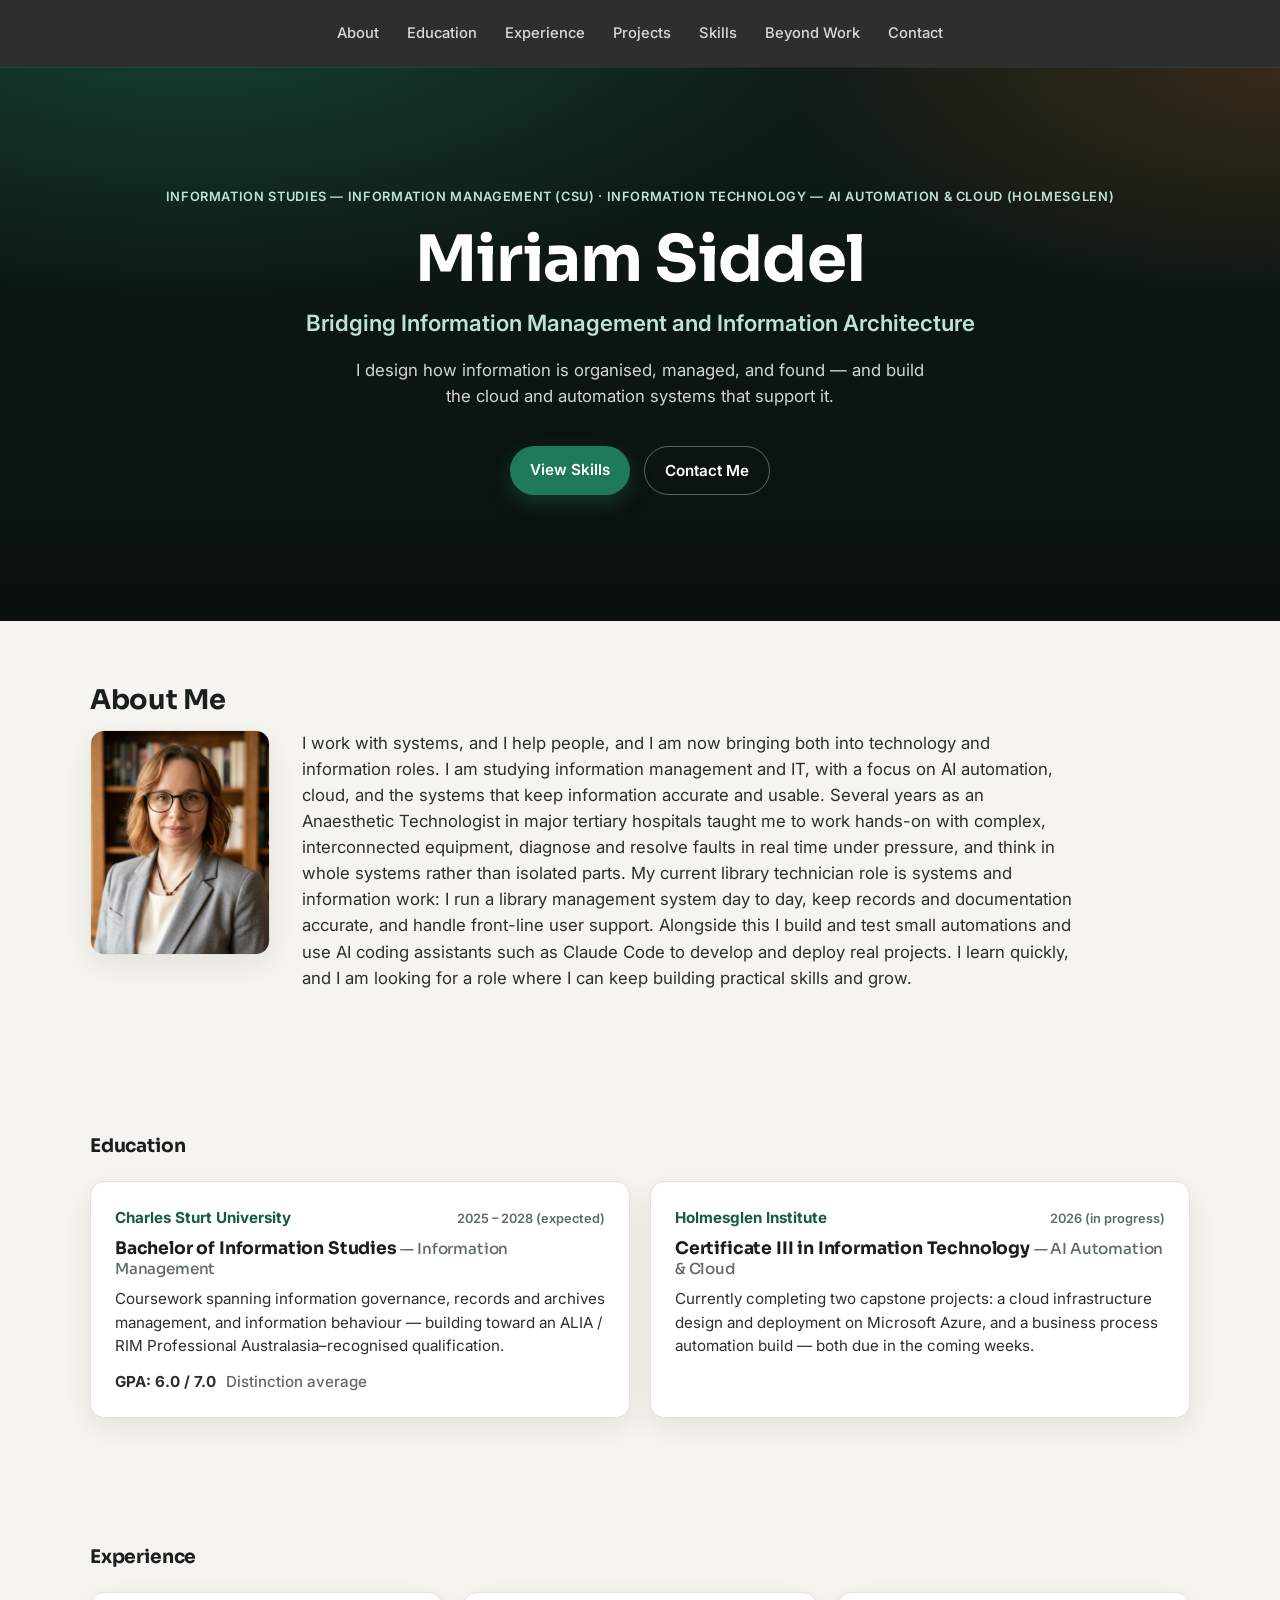
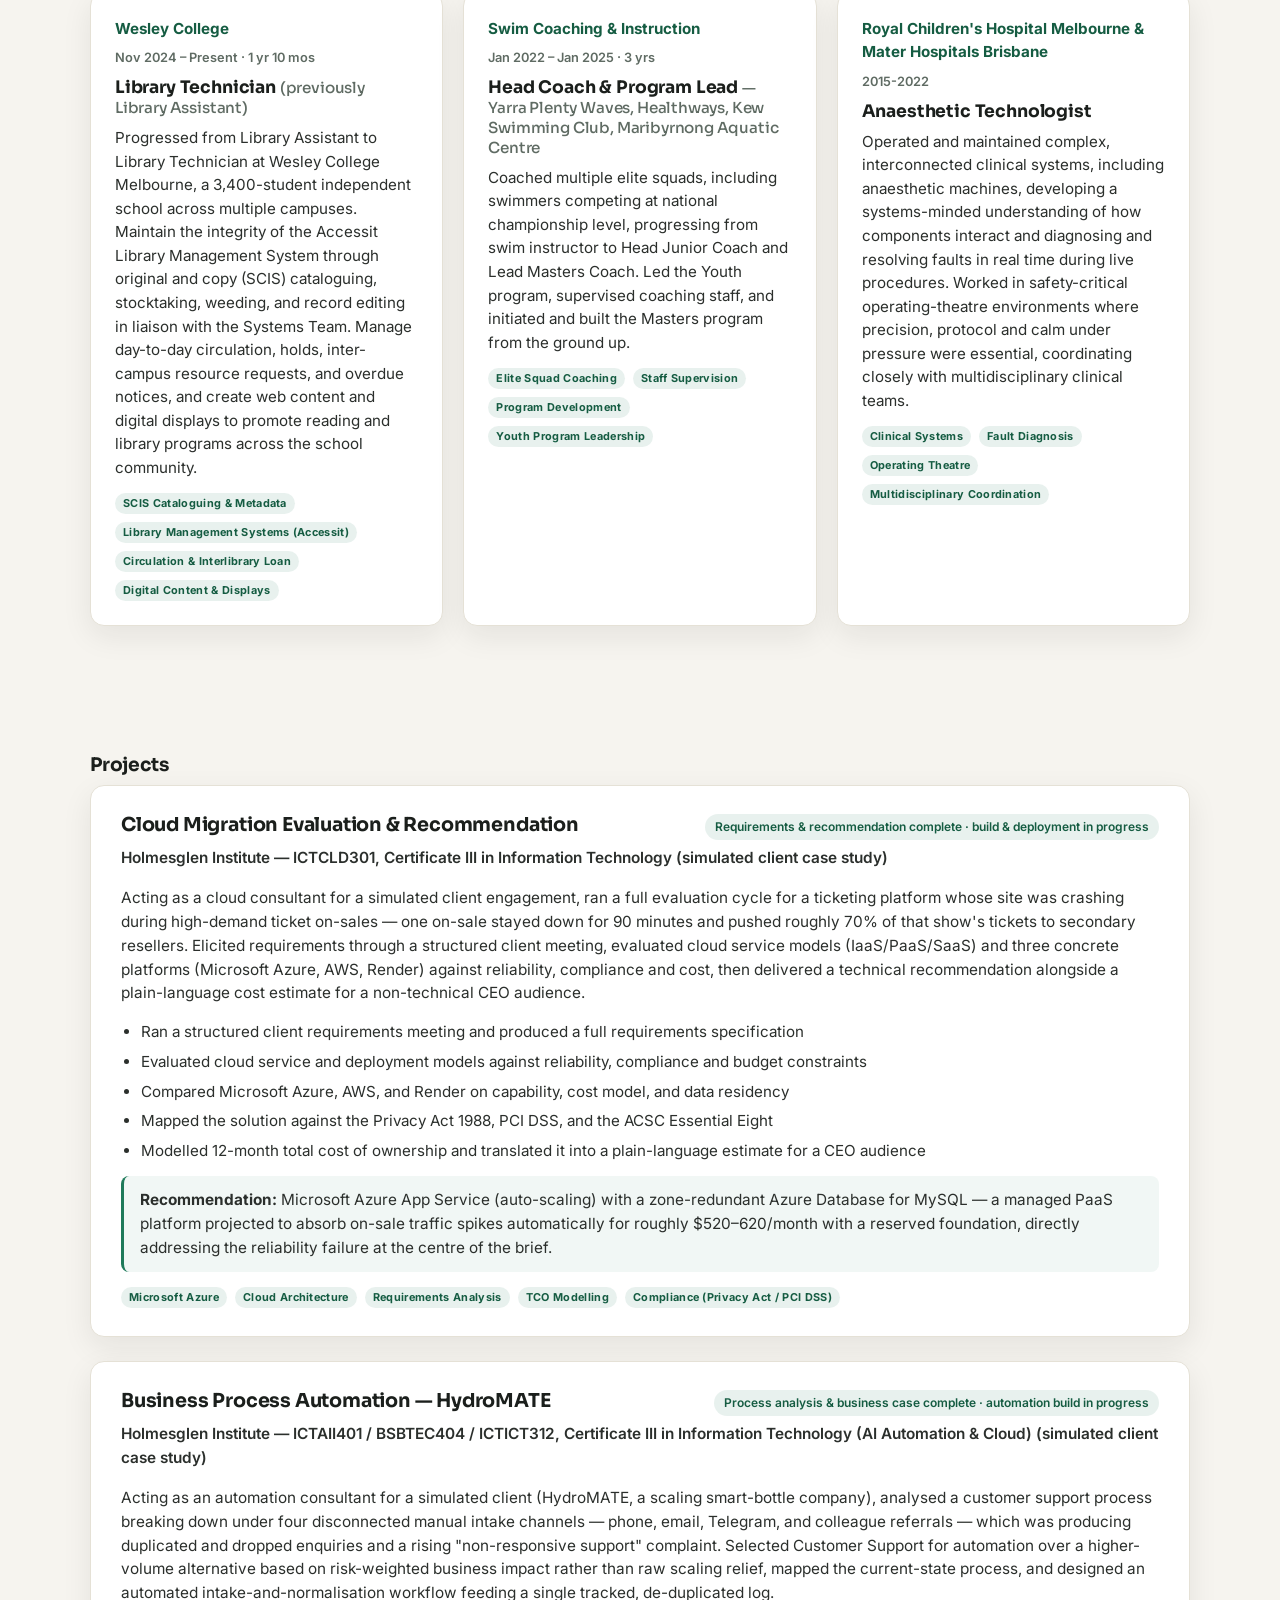
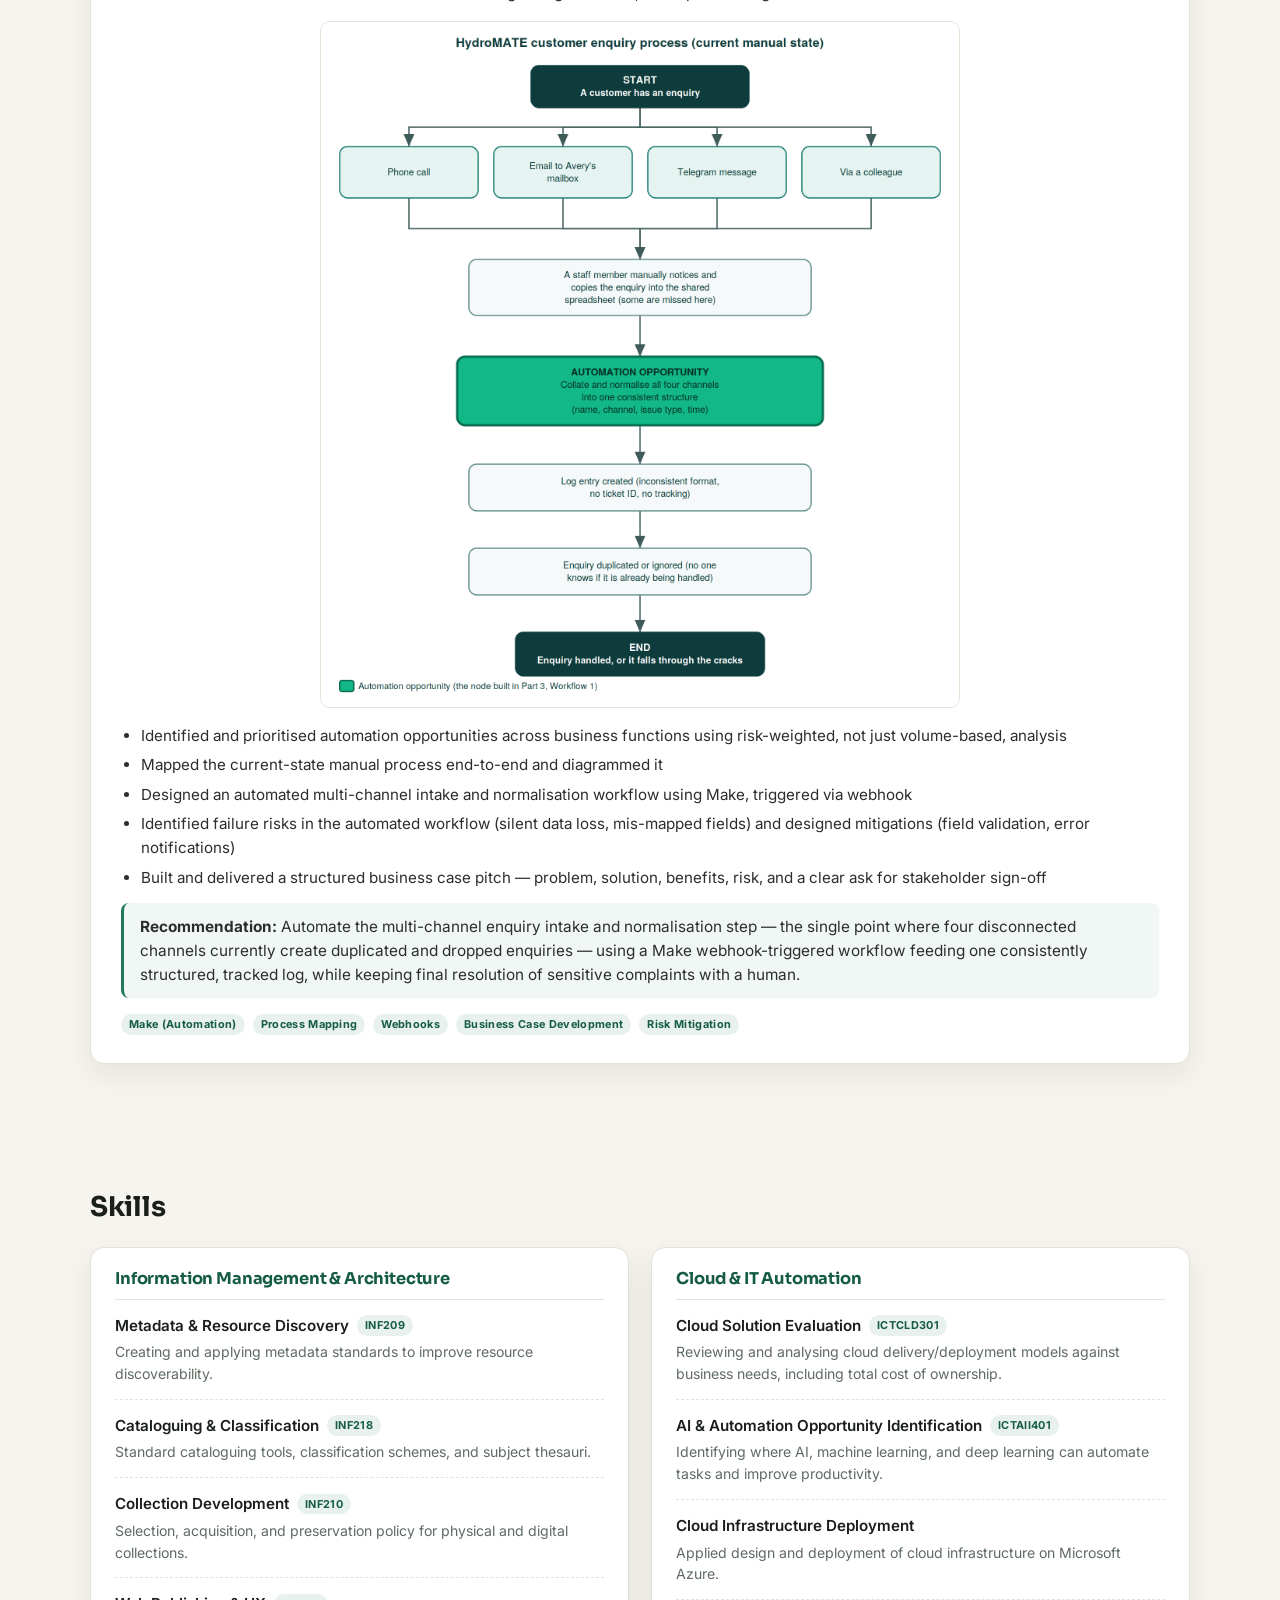
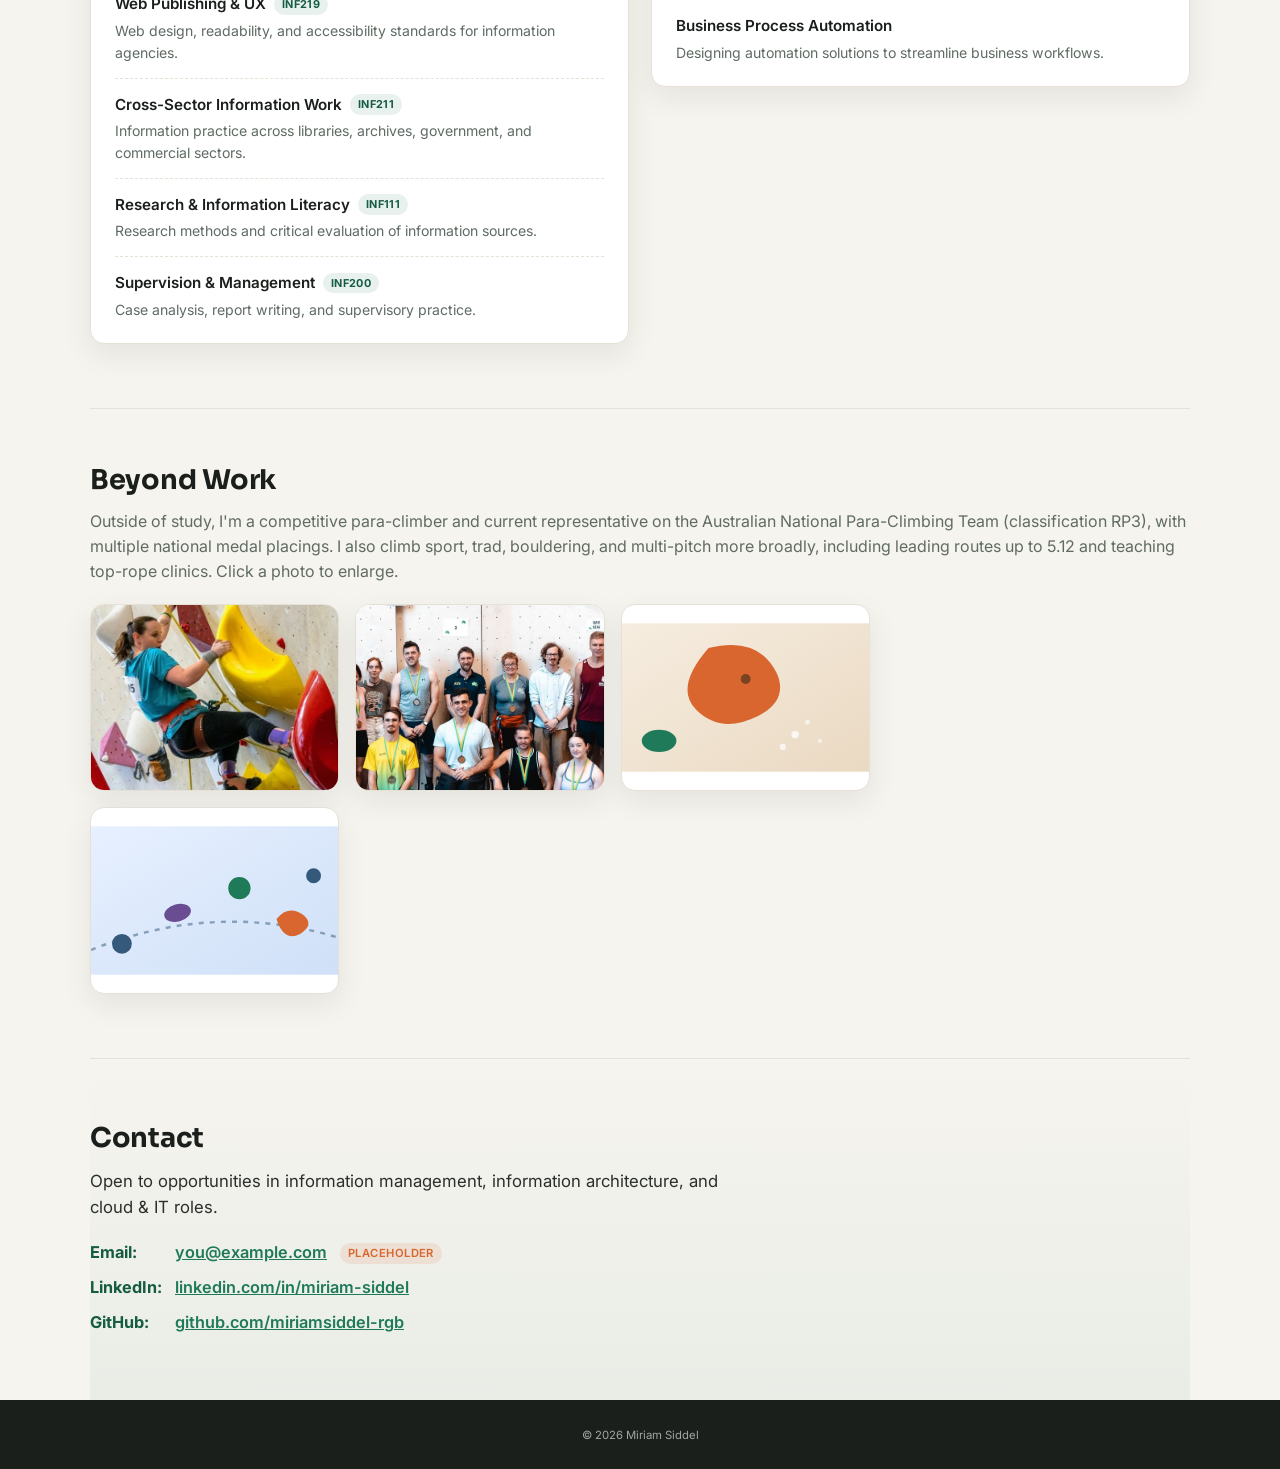
==== index.html @ 65eeac86 "Add headshot beside About Me on all three pages Adds a profile photo next to the About text on root " ====
<!doctype html>
<html lang="en">
<head>
  <meta charset="utf-8" />
  <meta name="viewport" content="width=device-width,initial-scale=1" />
  <meta name="description" content="Miriam Siddel — Information Management and Cloud & AI Automation. Bridging information architecture with cloud and automation systems." />
  <title>Miriam Siddel — Information Management & Cloud/AI</title>
  <link rel="preconnect" href="https://fonts.googleapis.com">
  <link rel="preconnect" href="https://fonts.gstatic.com" crossorigin>
  <link href="https://fonts.googleapis.com/css2?family=Inter:wght@400;500;600;700&family=Sora:wght@600;700&display=swap" rel="stylesheet">
  <link rel="stylesheet" href="assets/styles.css">
</head>
<body>
  <header class="site-header">
    <div class="container">
      <nav class="nav">
        <a href="#about">About</a>
        <a href="#education">Education</a>
        <a href="#experience">Experience</a>
        <a href="#projects">Projects</a>
        <a href="#skills">Skills</a>
        <a href="#beyond-work">Beyond Work</a>
        <a href="#contact">Contact</a>
      </nav>
    </div>
  </header>

  <main>
    <section class="hero">
      <div class="container hero-inner">
        <span class="eyebrow">Information Studies — Information Management (CSU) · Information Technology — AI Automation & Cloud (Holmesglen)</span>
        <h1 class="hero-name">Miriam Siddel</h1>
        <p class="hero-tagline">Bridging Information Management and Information Architecture</p>
        <p class="hero-desc">I design how information is organised, managed, and found — and build the cloud and automation systems that support it.</p>
        <p class="cta-row">
          <a class="btn" href="#skills">View Skills</a>
          <a class="btn ghost" href="#contact">Contact Me</a>
        </p>
      </div>
    </section>

    <section id="about" class="container about">
      <h3>About Me</h3>
      <div class="about-inner">
        <img src="assets/images/profile-photo.jpg" alt="Photo of Miriam Siddel" class="about-photo">
        <p>I work with systems, and I help people, and I am now bringing both into technology and information roles. I am studying information management and IT, with a focus on AI automation, cloud, and the systems that keep information accurate and usable. Several years as an Anaesthetic Technologist in major tertiary hospitals taught me to work hands-on with complex, interconnected equipment, diagnose and resolve faults in real time under pressure, and think in whole systems rather than isolated parts. My current library technician role is systems and information work: I run a library management system day to day, keep records and documentation accurate, and handle front-line user support. Alongside this I build and test small automations and use AI coding assistants such as Claude Code to develop and deploy real projects. I learn quickly, and I am looking for a role where I can keep building practical skills and grow.</p>
      </div>
    </section>

    <section id="education" class="container education">
      <h3>Education</h3>
      <div class="education-grid">
        <article class="edu-card">
          <div class="edu-meta">
            <span class="edu-org">Charles Sturt University</span>
            <span class="edu-dates">2025 – 2028 (expected)</span>
          </div>
          <h4>Bachelor of Information Studies <span class="edu-spec">— Information Management</span></h4>
          <p>Coursework spanning information governance, records and archives management, and information behaviour — building toward an ALIA / RIM Professional Australasia–recognised qualification.</p>
          <p class="edu-gpa">GPA: 6.0 / 7.0 <span class="edu-gpa-label">Distinction average</span></p>
        </article>
        <article class="edu-card">
          <div class="edu-meta">
            <span class="edu-org">Holmesglen Institute</span>
            <span class="edu-dates">2026 (in progress)</span>
          </div>
          <h4>Certificate III in Information Technology <span class="edu-spec">— AI Automation & Cloud</span></h4>
          <p>Currently completing two capstone projects: a cloud infrastructure design and deployment on Microsoft Azure, and a business process automation build — both due in the coming weeks.</p>
        </article>
      </div>
    </section>

    <section id="experience" class="container experience">
      <h3>Experience</h3>
      <div class="education-grid">
        <article class="edu-card">
          <div class="edu-meta">
            <span class="edu-org">Wesley College</span>
            <span class="edu-dates">Nov 2024 – Present · 1 yr 10 mos</span>
          </div>
          <h4>Library Technician <span class="edu-spec">(previously Library Assistant)</span></h4>
          <p>Progressed from Library Assistant to Library Technician at Wesley College Melbourne, a 3,400-student independent school across multiple campuses. Maintain the integrity of the Accessit Library Management System through original and copy (SCIS) cataloguing, stocktaking, weeding, and record editing in liaison with the Systems Team. Manage day-to-day circulation, holds, inter-campus resource requests, and overdue notices, and create web content and digital displays to promote reading and library programs across the school community.</p>
          <div class="exp-tags">
            <span class="unit-tag">SCIS Cataloguing & Metadata</span>
            <span class="unit-tag">Library Management Systems (Accessit)</span>
            <span class="unit-tag">Circulation & Interlibrary Loan</span>
            <span class="unit-tag">Digital Content & Displays</span>
          </div>
        </article>
        <article class="edu-card">
          <div class="edu-meta">
            <span class="edu-org">Swim Coaching & Instruction</span>
            <span class="edu-dates">Jan 2022 – Jan 2025 · 3 yrs</span>
          </div>
          <h4>Head Coach & Program Lead <span class="edu-spec">— Yarra Plenty Waves, Healthways, Kew Swimming Club, Maribyrnong Aquatic Centre</span></h4>
          <p>Coached multiple elite squads, including swimmers competing at national championship level, progressing from swim instructor to Head Junior Coach and Lead Masters Coach. Led the Youth program, supervised coaching staff, and initiated and built the Masters program from the ground up.</p>
          <div class="exp-tags">
            <span class="unit-tag">Elite Squad Coaching</span>
            <span class="unit-tag">Staff Supervision</span>
            <span class="unit-tag">Program Development</span>
            <span class="unit-tag">Youth Program Leadership</span>
          </div>
        </article>
        <article class="edu-card">
          <div class="edu-meta">
            <span class="edu-org">Royal Children's Hospital Melbourne & Mater Hospitals Brisbane</span>
            <span class="edu-dates">2015-2022</span>
          </div>
          <h4>Anaesthetic Technologist</h4>
          <p>Operated and maintained complex, interconnected clinical systems, including anaesthetic machines, developing a systems-minded understanding of how components interact and diagnosing and resolving faults in real time during live procedures. Worked in safety-critical operating-theatre environments where precision, protocol and calm under pressure were essential, coordinating closely with multidisciplinary clinical teams.</p>
          <div class="exp-tags">
            <span class="unit-tag">Clinical Systems</span>
            <span class="unit-tag">Fault Diagnosis</span>
            <span class="unit-tag">Operating Theatre</span>
            <span class="unit-tag">Multidisciplinary Coordination</span>
          </div>
        </article>
      </div>
    </section>

    <section id="projects" class="container projects">
      <h3>Projects</h3>
      <div class="project-card">
        <div class="project-header">
          <h4>Cloud Migration Evaluation & Recommendation</h4>
          <span class="project-status">Requirements & recommendation complete · build & deployment in progress</span>
        </div>
        <p class="project-context">Holmesglen Institute — ICTCLD301, Certificate III in Information Technology (simulated client case study)</p>
        <p>Acting as a cloud consultant for a simulated client engagement, ran a full evaluation cycle for a ticketing platform whose site was crashing during high-demand ticket on-sales — one on-sale stayed down for 90 minutes and pushed roughly 70% of that show's tickets to secondary resellers. Elicited requirements through a structured client meeting, evaluated cloud service models (IaaS/PaaS/SaaS) and three concrete platforms (Microsoft Azure, AWS, Render) against reliability, compliance and cost, then delivered a technical recommendation alongside a plain-language cost estimate for a non-technical CEO audience.</p>
        <ul class="project-points">
          <li>Ran a structured client requirements meeting and produced a full requirements specification</li>
          <li>Evaluated cloud service and deployment models against reliability, compliance and budget constraints</li>
          <li>Compared Microsoft Azure, AWS, and Render on capability, cost model, and data residency</li>
          <li>Mapped the solution against the Privacy Act 1988, PCI DSS, and the ACSC Essential Eight</li>
          <li>Modelled 12-month total cost of ownership and translated it into a plain-language estimate for a CEO audience</li>
        </ul>
        <p class="project-outcome"><strong>Recommendation:</strong> Microsoft Azure App Service (auto-scaling) with a zone-redundant Azure Database for MySQL — a managed PaaS platform projected to absorb on-sale traffic spikes automatically for roughly $520–620/month with a reserved foundation, directly addressing the reliability failure at the centre of the brief.</p>
        <div class="exp-tags">
          <span class="unit-tag">Microsoft Azure</span>
          <span class="unit-tag">Cloud Architecture</span>
          <span class="unit-tag">Requirements Analysis</span>
          <span class="unit-tag">TCO Modelling</span>
          <span class="unit-tag">Compliance (Privacy Act / PCI DSS)</span>
        </div>
      </div>

      <div class="project-card">
        <div class="project-header">
          <h4>Business Process Automation — HydroMATE</h4>
          <span class="project-status">Process analysis & business case complete · automation build in progress</span>
        </div>
        <p class="project-context">Holmesglen Institute — ICTAII401 / BSBTEC404 / ICTICT312, Certificate III in Information Technology (AI Automation & Cloud) (simulated client case study)</p>
        <p>Acting as an automation consultant for a simulated client (HydroMATE, a scaling smart-bottle company), analysed a customer support process breaking down under four disconnected manual intake channels — phone, email, Telegram, and colleague referrals — which was producing duplicated and dropped enquiries and a rising "non-responsive support" complaint. Selected Customer Support for automation over a higher-volume alternative based on risk-weighted business impact rather than raw scaling relief, mapped the current-state process, and designed an automated intake-and-normalisation workflow feeding a single tracked, de-duplicated log.</p>
        <img src="assets/images/hydromate-diagram.png" alt="HydroMATE customer enquiry process diagram, showing four manual intake channels converging into an automation opportunity for collating and normalising enquiries into one tracked log" class="project-diagram">
        <ul class="project-points">
          <li>Identified and prioritised automation opportunities across business functions using risk-weighted, not just volume-based, analysis</li>
          <li>Mapped the current-state manual process end-to-end and diagrammed it</li>
          <li>Designed an automated multi-channel intake and normalisation workflow using Make, triggered via webhook</li>
          <li>Identified failure risks in the automated workflow (silent data loss, mis-mapped fields) and designed mitigations (field validation, error notifications)</li>
          <li>Built and delivered a structured business case pitch — problem, solution, benefits, risk, and a clear ask for stakeholder sign-off</li>
        </ul>
        <p class="project-outcome"><strong>Recommendation:</strong> Automate the multi-channel enquiry intake and normalisation step — the single point where four disconnected channels currently create duplicated and dropped enquiries — using a Make webhook-triggered workflow feeding one consistently structured, tracked log, while keeping final resolution of sensitive complaints with a human.</p>
        <div class="exp-tags">
          <span class="unit-tag">Make (Automation)</span>
          <span class="unit-tag">Process Mapping</span>
          <span class="unit-tag">Webhooks</span>
          <span class="unit-tag">Business Case Development</span>
          <span class="unit-tag">Risk Mitigation</span>
        </div>
      </div>
    </section>

    <section id="skills" class="container skills">
      <h3>Skills</h3>

      <div class="skills-columns">
        <div class="skills-group">
          <h4>Information Management & Architecture</h4>
          <ul class="skill-grid">
            <li><strong>Metadata & Resource Discovery <span class="unit-tag">INF209</span></strong><span class="skill-desc">Creating and applying metadata standards to improve resource discoverability.</span></li>
            <li><strong>Cataloguing & Classification <span class="unit-tag">INF218</span></strong><span class="skill-desc">Standard cataloguing tools, classification schemes, and subject thesauri.</span></li>
            <li><strong>Collection Development <span class="unit-tag">INF210</span></strong><span class="skill-desc">Selection, acquisition, and preservation policy for physical and digital collections.</span></li>
            <li><strong>Web Publishing & UX <span class="unit-tag">INF219</span></strong><span class="skill-desc">Web design, readability, and accessibility standards for information agencies.</span></li>
            <li><strong>Cross-Sector Information Work <span class="unit-tag">INF211</span></strong><span class="skill-desc">Information practice across libraries, archives, government, and commercial sectors.</span></li>
            <li><strong>Research & Information Literacy <span class="unit-tag">INF111</span></strong><span class="skill-desc">Research methods and critical evaluation of information sources.</span></li>
            <li><strong>Supervision & Management <span class="unit-tag">INF200</span></strong><span class="skill-desc">Case analysis, report writing, and supervisory practice.</span></li>
          </ul>
        </div>

        <div class="skills-group">
          <h4>Cloud & IT Automation</h4>
          <ul class="skill-grid">
            <li><strong>Cloud Solution Evaluation <span class="unit-tag">ICTCLD301</span></strong><span class="skill-desc">Reviewing and analysing cloud delivery/deployment models against business needs, including total cost of ownership.</span></li>
            <li><strong>AI & Automation Opportunity Identification <span class="unit-tag">ICTAII401</span></strong><span class="skill-desc">Identifying where AI, machine learning, and deep learning can automate tasks and improve productivity.</span></li>
            <li><strong>Cloud Infrastructure Deployment</strong><span class="skill-desc">Applied design and deployment of cloud infrastructure on Microsoft Azure.</span></li>
            <li><strong>Business Process Automation</strong><span class="skill-desc">Designing automation solutions to streamline business workflows.</span></li>
          </ul>
        </div>
      </div>
    </section>

    <section id="beyond-work" class="container gallery">
      <h3>Beyond Work</h3>
      <p>Outside of study, I'm a competitive para-climber and current representative on the Australian National Para-Climbing Team (classification RP3), with multiple national medal placings. I also climb sport, trad, bouldering, and multi-pitch more broadly, including leading routes up to 5.12 and teaching top-rope clinics. Click a photo to enlarge.</p>
      <div class="grid">
        <button class="photo" data-src="assets/images/1.jpg" aria-label="Climber reaching for a yellow hold on a competition wall">
          <svg viewBox="0 0 200 120" xmlns="http://www.w3.org/2000/svg">
            <defs><linearGradient id="g1" x1="0" y1="0" x2="1" y2="1"><stop offset="0" stop-color="#eef3ee"/><stop offset="1" stop-color="#d8e6de"/></linearGradient></defs>
            <rect width="200" height="120" fill="url(#g1)"/>
            <path d="M0 0 L60 120 M40 0 L100 120 M80 0 L140 120 M120 0 L180 120 M160 0 L200 100" stroke="#c3d3c9" stroke-width="1" opacity="0.6"/>
            <circle cx="40" cy="30" r="9" fill="#1f7a5a"/>
            <ellipse cx="90" cy="55" rx="12" ry="8" fill="#d9662f" transform="rotate(20 90 55)"/>
            <circle cx="140" cy="35" r="7" fill="#2b6b3f"/>
            <path d="M60 90 q10 -14 24 -4 q10 8 -2 16 q-14 8 -22 -12z" fill="#e0a339"/>
            <circle cx="170" cy="80" r="10" fill="#1f7a5a"/>
            <ellipse cx="30" cy="90" rx="10" ry="7" fill="#7a5a3c"/>
          </svg>
        </button>
        <button class="photo" data-src="assets/images/2.jpg" aria-label="Group photo of medalists at a climbing competition">
          <svg viewBox="0 0 200 120" xmlns="http://www.w3.org/2000/svg">
            <defs><linearGradient id="g2" x1="0" y1="0" x2="0" y2="1"><stop offset="0" stop-color="#22201b"/><stop offset="1" stop-color="#12241c"/></linearGradient></defs>
            <rect width="200" height="120" fill="url(#g2)"/>
            <circle cx="150" cy="25" r="8" fill="#d9662f"/>
            <circle cx="60" cy="95" r="7" fill="#1f7a5a"/>
            <circle cx="120" cy="80" r="6" fill="#e0a339"/>
            <g fill="none" stroke="#f4f1ea" stroke-width="5" stroke-linecap="round" stroke-linejoin="round">
              <circle cx="95" cy="45" r="7" fill="#f4f1ea" stroke="none"/>
              <path d="M95 52 L92 72"/>
              <path d="M92 72 L78 100"/>
              <path d="M92 72 L108 92"/>
              <path d="M93 58 L150 30"/>
              <path d="M93 62 L60 95"/>
            </g>
          </svg>
        </button>
        <button class="photo" data-src="assets/images/3.jpg" aria-label="Close-up of a climbing hold with chalk">
          <svg viewBox="0 0 200 120" xmlns="http://www.w3.org/2000/svg">
            <defs><linearGradient id="g3" x1="0" y1="0" x2="1" y2="1"><stop offset="0" stop-color="#f6ede0"/><stop offset="1" stop-color="#ead9c2"/></linearGradient></defs>
            <rect width="200" height="120" fill="url(#g3)"/>
            <path d="M70 20 q40 -10 55 20 q10 22 -15 35 q-30 15 -50 -5 q-18 -18 10 -50z" fill="#d9662f"/>
            <circle cx="100" cy="45" r="4" fill="#7a4322"/>
            <circle cx="140" cy="90" r="3" fill="#fff" opacity="0.8"/>
            <circle cx="150" cy="80" r="2" fill="#fff" opacity="0.6"/>
            <circle cx="130" cy="100" r="2.5" fill="#fff" opacity="0.7"/>
            <circle cx="160" cy="95" r="1.8" fill="#fff" opacity="0.5"/>
            <ellipse cx="30" cy="95" rx="14" ry="9" fill="#1f7a5a"/>
          </svg>
        </button>
        <button class="photo" data-src="assets/images/4.jpg" aria-label="Overhang wall with a marked route">
          <svg viewBox="0 0 200 120" xmlns="http://www.w3.org/2000/svg">
            <defs><linearGradient id="g4" x1="0" y1="0" x2="1" y2="1"><stop offset="0" stop-color="#e7f0ff"/><stop offset="1" stop-color="#cfe0f7"/></linearGradient></defs>
            <rect width="200" height="120" fill="url(#g4)"/>
            <path d="M0 100 Q100 60 200 90" stroke="#35597a" stroke-width="2" fill="none" stroke-dasharray="4 5" opacity="0.5"/>
            <circle cx="25" cy="95" r="8" fill="#35597a"/>
            <ellipse cx="70" cy="70" rx="11" ry="7" fill="#6a4c93" transform="rotate(-15 70 70)"/>
            <circle cx="120" cy="50" r="9" fill="#1f7a5a"/>
            <path d="M150 75 q10 -12 22 -3 q9 8 -3 15 q-13 7 -19 -12z" fill="#d9662f"/>
            <circle cx="180" cy="40" r="6" fill="#35597a"/>
          </svg>
        </button>
      </div>
    </section>

    <div id="modal" class="modal" aria-hidden="true">
      <div class="modal-inner">
        <button id="modalClose" class="modal-close">×</button>
        <img id="modalImage" src="" alt="Enlarged photo">
        <div id="modalArt" class="modal-art"></div>
      </div>
    </div>

    <section id="contact" class="container contact">
      <h3>Contact</h3>
      <p>Open to opportunities in information management, information architecture, and cloud & IT roles.</p>
      <ul class="contact-list">
        <li><strong>Email:</strong> <a href="mailto:you@example.com">you@example.com</a> <span class="placeholder-tag">placeholder</span></li>
        <li><strong>LinkedIn:</strong> <a href="https://www.linkedin.com/in/miriam-siddel-939139266/" target="_blank" rel="noopener">linkedin.com/in/miriam-siddel</a></li>
        <li><strong>GitHub:</strong> <a href="https://github.com/miriamsiddel-rgb" target="_blank" rel="noopener">github.com/miriamsiddel-rgb</a></li>
      </ul>
    </section>
  </main>

  <footer class="site-footer">
    <div class="container">
      <small>© <span id="year"></span> Miriam Siddel</small>
    </div>
  </footer>

  <script src="script.js"></script>
</body>
</html>
---- assets/styles.css ----
:root{
  --bg:#f6f4ef;
  --ink:#1b1f1c;
  --muted:#5f6b63;
  --accent:#1f7a5a;
  --accent-dark:#155c42;
  --rust:#d9662f;
  --card:#ffffff;
  --border:#e5e1d6;
  --max:1100px;
  --radius:14px;
  --shadow:0 10px 30px rgba(20,30,25,0.08);
  --shadow-lg:0 20px 50px rgba(20,30,25,0.16);
}

*{box-sizing:border-box}
html{scroll-behavior:smooth}
html,body{height:100%}
body{
  font-family:'Inter',system-ui,-apple-system,'Segoe UI',Roboto,Arial,sans-serif;
  margin:0;
  background:var(--bg);
  color:var(--ink);
  line-height:1.55;
  -webkit-font-smoothing:antialiased;
  -moz-osx-font-smoothing:grayscale;
}
h1,h2,h3,h4{font-family:'Sora','Inter',system-ui,sans-serif;line-height:1.15;letter-spacing:-0.01em;margin:0 0 .5em}
p{margin:0 0 1em}
a{color:var(--accent)}
.container{max-width:var(--max);margin:0 auto;padding:0 24px}

/* Header */
.site-header{
  position:sticky;top:0;z-index:40;
  background:rgba(27,31,28,0.92);
  backdrop-filter:blur(8px);
  box-shadow:0 1px 0 rgba(255,255,255,0.06);
}
.site-header .container{display:flex;align-items:center;justify-content:center;padding-top:14px;padding-bottom:14px;flex-wrap:wrap;gap:10px}
.nav{display:flex;flex-wrap:wrap;gap:4px;justify-content:center}
.nav a{
  color:rgba(255,255,255,0.82);text-decoration:none;
  font-size:.92rem;font-weight:500;padding:8px 12px;border-radius:8px;
  transition:background .15s ease,color .15s ease;
}
.nav a:hover{background:rgba(255,255,255,0.1);color:#fff}

/* Hero */
.hero{
  position:relative;overflow:hidden;padding:120px 0 110px;
  background-color:#12241c;
  background-image:
    radial-gradient(1100px 480px at 15% -10%, rgba(31,122,90,0.4), transparent 60%),
    radial-gradient(900px 420px at 100% 0%, rgba(217,102,47,0.2), transparent 55%),
    linear-gradient(180deg, rgba(8,12,9,0.35) 0%, rgba(8,12,9,0.8) 100%),
    url('assets/images/hero.jpg');
  background-size:cover,cover,cover,cover;
  background-position:center,center,center,center 15%;
  background-repeat:no-repeat;
}
.hero-inner{
  position:relative;z-index:2;display:flex;flex-direction:column;align-items:center;
  gap:10px;max-width:720px;margin:0 auto;text-align:center;
}
.eyebrow{
  display:inline-flex;align-items:center;gap:8px;white-space:nowrap;
  color:#bfe3d3;font-size:.8rem;font-weight:600;letter-spacing:.05em;text-transform:uppercase;
}
.hero-name{margin:6px 0 0;font-size:2.8rem;color:#fff;font-weight:700}
.hero-tagline{margin:0;font-size:1.2rem;color:#bfe3d3;font-weight:600}
.hero-desc{color:rgba(255,255,255,0.82);font-size:1.05rem;max-width:52ch;margin-top:6px}
.cta-row{display:flex;gap:14px;flex-wrap:wrap;justify-content:center;margin-top:10px}
.btn{
  display:inline-block;padding:12px 20px;background:var(--accent);color:#fff;
  border-radius:999px;text-decoration:none;font-weight:600;font-size:.95rem;
  box-shadow:0 8px 20px rgba(31,122,90,0.35);
  transition:transform .18s ease,box-shadow .18s ease,background .18s ease;
}
.btn:hover{transform:translateY(-2px);box-shadow:0 12px 28px rgba(31,122,90,0.4);background:var(--accent-dark)}
.btn.ghost{background:transparent;color:#fff;border:1px solid rgba(255,255,255,0.35);box-shadow:none}
.btn.ghost:hover{background:rgba(255,255,255,0.1);border-color:rgba(255,255,255,0.55)}

/* Sections */
.about,.skills,.gallery,.contact{padding:64px 0}
.about h3,.skills h3,.gallery h3,.contact h3{font-size:1.7rem}
.section-lede{color:var(--muted);max-width:60ch}

.about p{font-size:1.05rem;color:#2b2f2c;max-width:70ch}
.about-inner{display:flex;gap:32px;align-items:flex-start;margin-top:8px}
.about-photo{
  width:180px;height:225px;object-fit:cover;flex-shrink:0;
  border-radius:var(--radius);box-shadow:var(--shadow);border:1px solid var(--border);
}
.about-inner p{flex:1;min-width:280px;max-width:70ch}
@media (max-width:640px){
  .about-inner{flex-direction:column;align-items:center;text-align:center}
  .about-photo{width:160px;height:200px}
}

/* Education */
.education{padding:64px 0}
.education-grid{display:grid;grid-template-columns:repeat(auto-fit,minmax(280px,1fr));gap:20px;margin-top:24px}
.edu-card{
  background:var(--card);border:1px solid var(--border);border-radius:var(--radius);
  padding:24px;box-shadow:var(--shadow);
  transition:transform .18s ease,box-shadow .18s ease;
}
.edu-card:hover{transform:translateY(-3px);box-shadow:var(--shadow-lg)}
.edu-meta{display:flex;justify-content:space-between;align-items:baseline;flex-wrap:wrap;gap:8px;margin-bottom:10px}
.edu-org{font-weight:700;color:var(--accent-dark);font-size:.95rem}
.edu-dates{font-size:.8rem;color:var(--muted);font-weight:600;white-space:nowrap}
.edu-card h4{font-size:1.08rem;margin-bottom:8px}
.edu-spec{font-weight:500;color:var(--muted);font-size:.95rem}
.edu-card p{margin:0;color:#2b2f2c;font-size:.95rem}
.edu-gpa{margin-top:12px !important;font-weight:700;color:var(--accent-dark);font-size:.9rem}
.edu-gpa-label{font-weight:500;color:var(--muted);text-transform:none;margin-left:6px}

/* Experience */
.experience{padding:64px 0}
.exp-tags{display:flex;flex-wrap:wrap;gap:8px;margin-top:14px}

/* Projects */
.projects{padding:64px 0}
.project-card{
  background:var(--card);border:1px solid var(--border);border-radius:var(--radius);
  padding:28px 30px;box-shadow:var(--shadow);
}
.project-card + .project-card{margin-top:24px}
.project-diagram{
  display:block;width:100%;max-width:640px;margin:16px auto;
  border:1px solid var(--border);border-radius:10px;
}
.project-header{display:flex;flex-wrap:wrap;justify-content:space-between;align-items:baseline;gap:10px;margin-bottom:6px}
.project-header h4{margin:0;font-size:1.2rem}
.project-status{
  font-size:.75rem;font-weight:600;color:var(--accent-dark);
  background:rgba(31,122,90,0.1);padding:4px 10px;border-radius:999px;white-space:nowrap;
}
.project-context{color:var(--muted);font-size:.85rem;font-weight:600;margin-bottom:16px}
.project-card p{color:#2b2f2c;font-size:.96rem}
.project-points{margin:14px 0;padding-left:20px;color:#2b2f2c;font-size:.95rem;display:flex;flex-direction:column;gap:6px}
.project-outcome{
  background:rgba(31,122,90,0.06);border-left:3px solid var(--accent);
  padding:12px 16px;border-radius:8px;font-size:.95rem;
}

/* Skills */
.skills-columns{
  display:grid;grid-template-columns:1fr 1fr;
  gap:22px;margin-top:24px;align-items:start;
}
@media (max-width:700px){
  .skills-columns{grid-template-columns:1fr}
}
.skills-group{
  margin:0;background:var(--card);border:1px solid var(--border);border-radius:var(--radius);
  padding:22px 24px;box-shadow:var(--shadow);
}
.skills-group h4{font-size:1.02rem;color:var(--accent-dark);margin:0 0 14px;padding-bottom:10px;border-bottom:1px solid var(--border)}
.skill-grid{list-style:none;padding:0;margin:0;display:flex;flex-direction:column;gap:14px}
.skill-grid li{padding:0}
.skill-grid li + li{padding-top:14px;border-top:1px dashed var(--border)}
.skill-grid strong{display:flex;align-items:center;flex-wrap:wrap;gap:8px;color:var(--ink);font-size:.95rem;font-weight:600}
.skill-desc{display:block;margin-top:4px;color:var(--muted);font-size:.88rem}
.sub-skills{list-style:none;margin:6px 0 0;padding:0;display:flex;flex-direction:column;gap:3px}
.sub-skills li{
  font-size:.85rem;color:var(--muted);padding-left:14px;position:relative;
  border:0 !important;padding-top:0 !important;
}
.sub-skills li::before{content:"•";position:absolute;left:0;color:var(--accent)}
.unit-tag{
  font-size:.68rem;font-weight:700;letter-spacing:.03em;color:var(--accent-dark);
  background:rgba(31,122,90,0.1);padding:2px 8px;border-radius:999px;
}

/* Gallery / Beyond Work */
.gallery p{color:var(--muted)}
#beyond-work{padding-top:56px;padding-bottom:64px;border-top:1px solid var(--border)}
#beyond-work .grid{max-width:780px}
.grid{display:grid;grid-template-columns:repeat(auto-fit,minmax(200px,1fr));gap:16px;margin-top:20px}
.photo{
  background:var(--card);border:1px solid var(--border);padding:0;
  aspect-ratio:4/3;display:block;width:100%;cursor:pointer;
  border-radius:var(--radius);box-shadow:var(--shadow);overflow:hidden;
  transition:transform .2s ease,box-shadow .2s ease;
}
.photo:hover{transform:translateY(-4px) scale(1.01);box-shadow:var(--shadow-lg)}
.photo svg{width:100%;height:100%;display:block}
.photo-thumb{width:100%;height:100%;display:block;object-fit:cover}

/* Modal */
.modal{position:fixed;inset:0;display:none;align-items:center;justify-content:center;background:rgba(10,12,10,0.78);z-index:120}
.modal[aria-hidden="false"]{display:flex}
.modal-inner{background:transparent;padding:12px;border-radius:10px;max-width:92%;max-height:92%;display:flex;align-items:center;justify-content:center;position:relative}
.modal img{max-width:100%;max-height:78vh;border-radius:10px;box-shadow:0 20px 60px rgba(0,0,0,0.5)}
.modal-art{display:none}
.modal-art svg{width:min(80vw,640px);height:auto;display:block;border-radius:14px;box-shadow:0 20px 60px rgba(0,0,0,0.5)}
.modal-close{
  position:absolute;top:-14px;right:-14px;background:var(--ink);border:0;color:#fff;
  font-size:20px;width:36px;height:36px;border-radius:50%;cursor:pointer;
  display:flex;align-items:center;justify-content:center;box-shadow:0 6px 16px rgba(0,0,0,0.35);
}

/* Contact */
.contact{
  background:linear-gradient(180deg, transparent, rgba(31,122,90,0.06));
  border-top:1px solid var(--border);
}
.contact p{font-size:1.05rem;color:#2b2f2c;max-width:60ch}
.contact a{font-weight:600}
.contact-list{list-style:none;padding:0;margin:20px 0 0;display:flex;flex-direction:column;gap:10px}
.contact-list li{font-size:1.02rem;color:#2b2f2c}
.contact-list strong{display:inline-block;min-width:80px;color:var(--accent-dark)}
.placeholder-tag{
  display:inline-block;margin-left:8px;font-size:.7rem;font-weight:600;text-transform:uppercase;
  letter-spacing:.04em;color:var(--rust);background:rgba(217,102,47,0.12);
  padding:2px 8px;border-radius:999px;vertical-align:middle;
}

/* Footer */
.site-footer{padding:24px 0;background:var(--ink);color:rgba(255,255,255,0.6)}
.site-footer .container{text-align:center;font-size:.85rem}

@media (min-width:700px){
  .hero-name{font-size:4rem}
  .hero-tagline{font-size:1.4rem}
}
@media (max-width:1000px){
  .eyebrow{white-space:normal;display:inline-block;text-align:center;max-width:90%}
}
@media (max-width:640px){
  .site-header .container{justify-content:center;text-align:center}
  .nav{justify-content:center}
  .hero{padding:72px 0 64px}
  .hero-name{font-size:2.2rem}
  .hero-tagline{font-size:1.05rem}
  .about,.skills,.gallery,.contact{padding:48px 0}
}
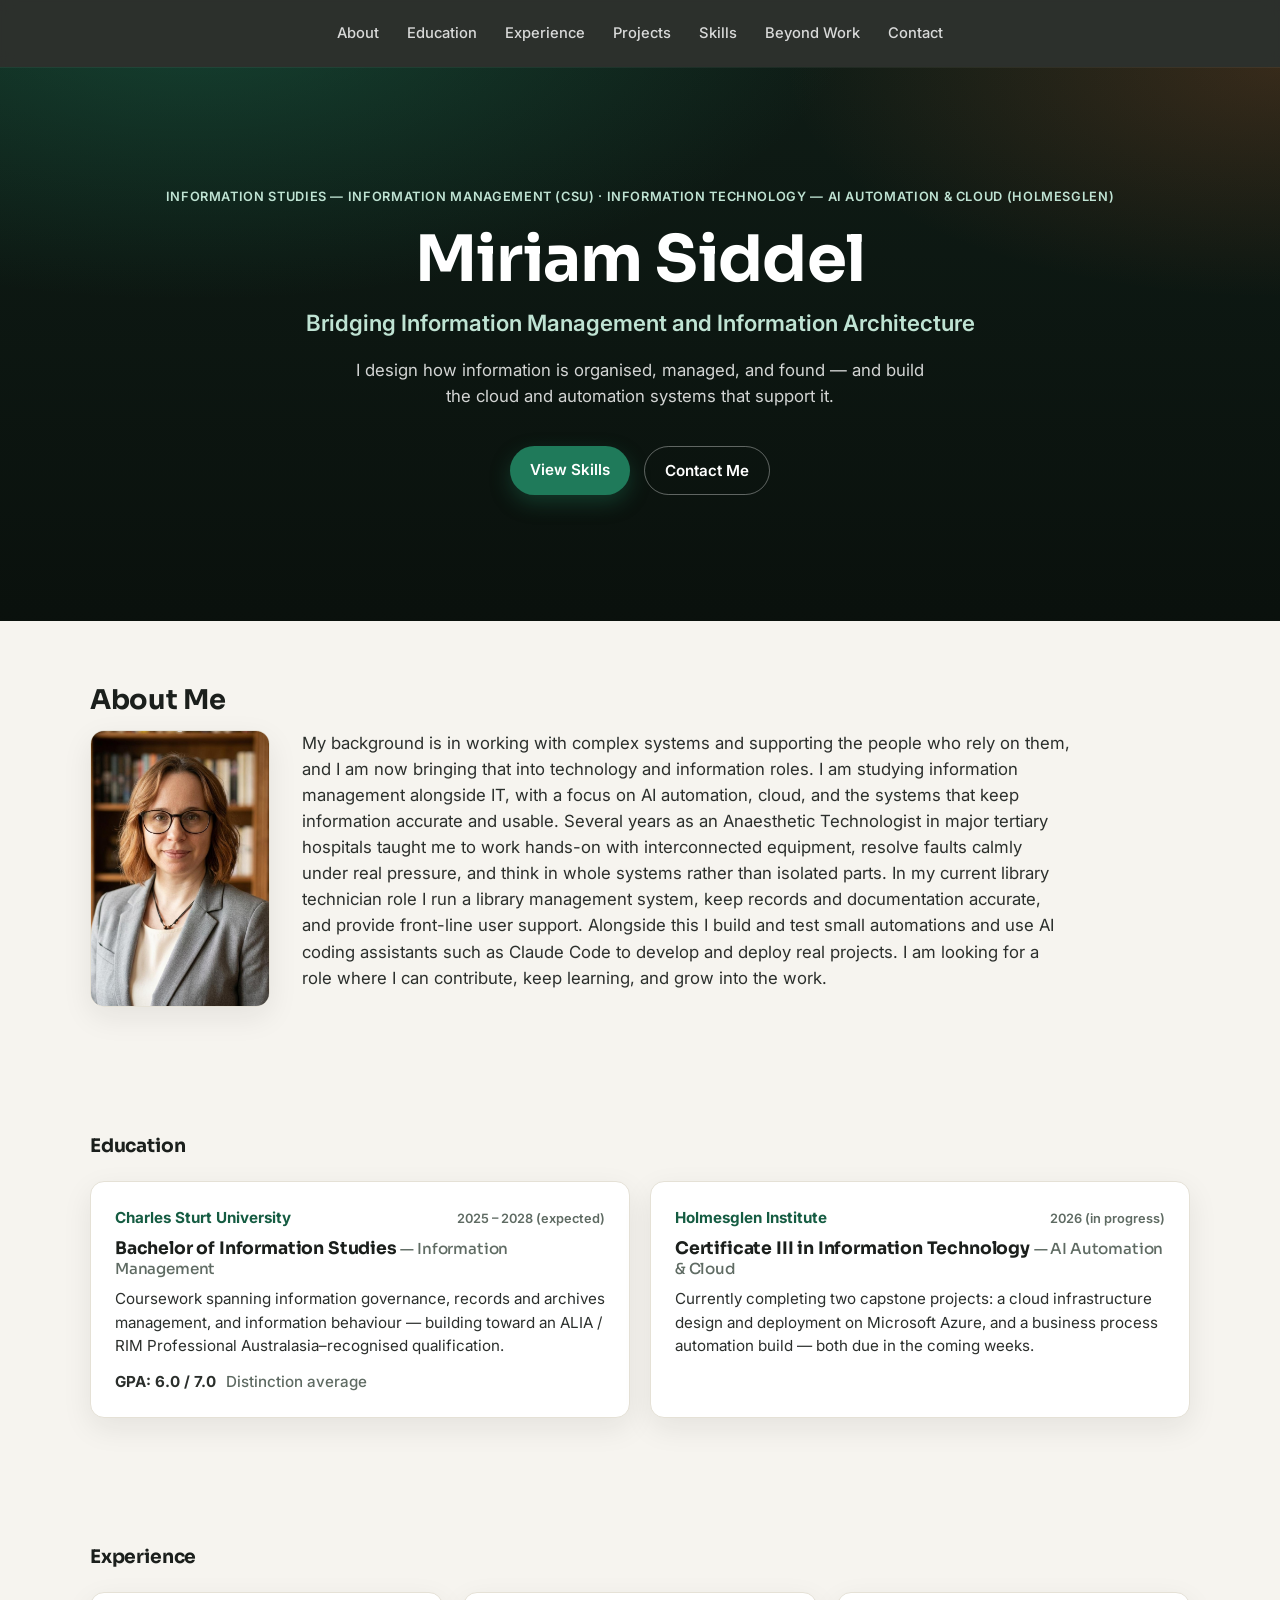
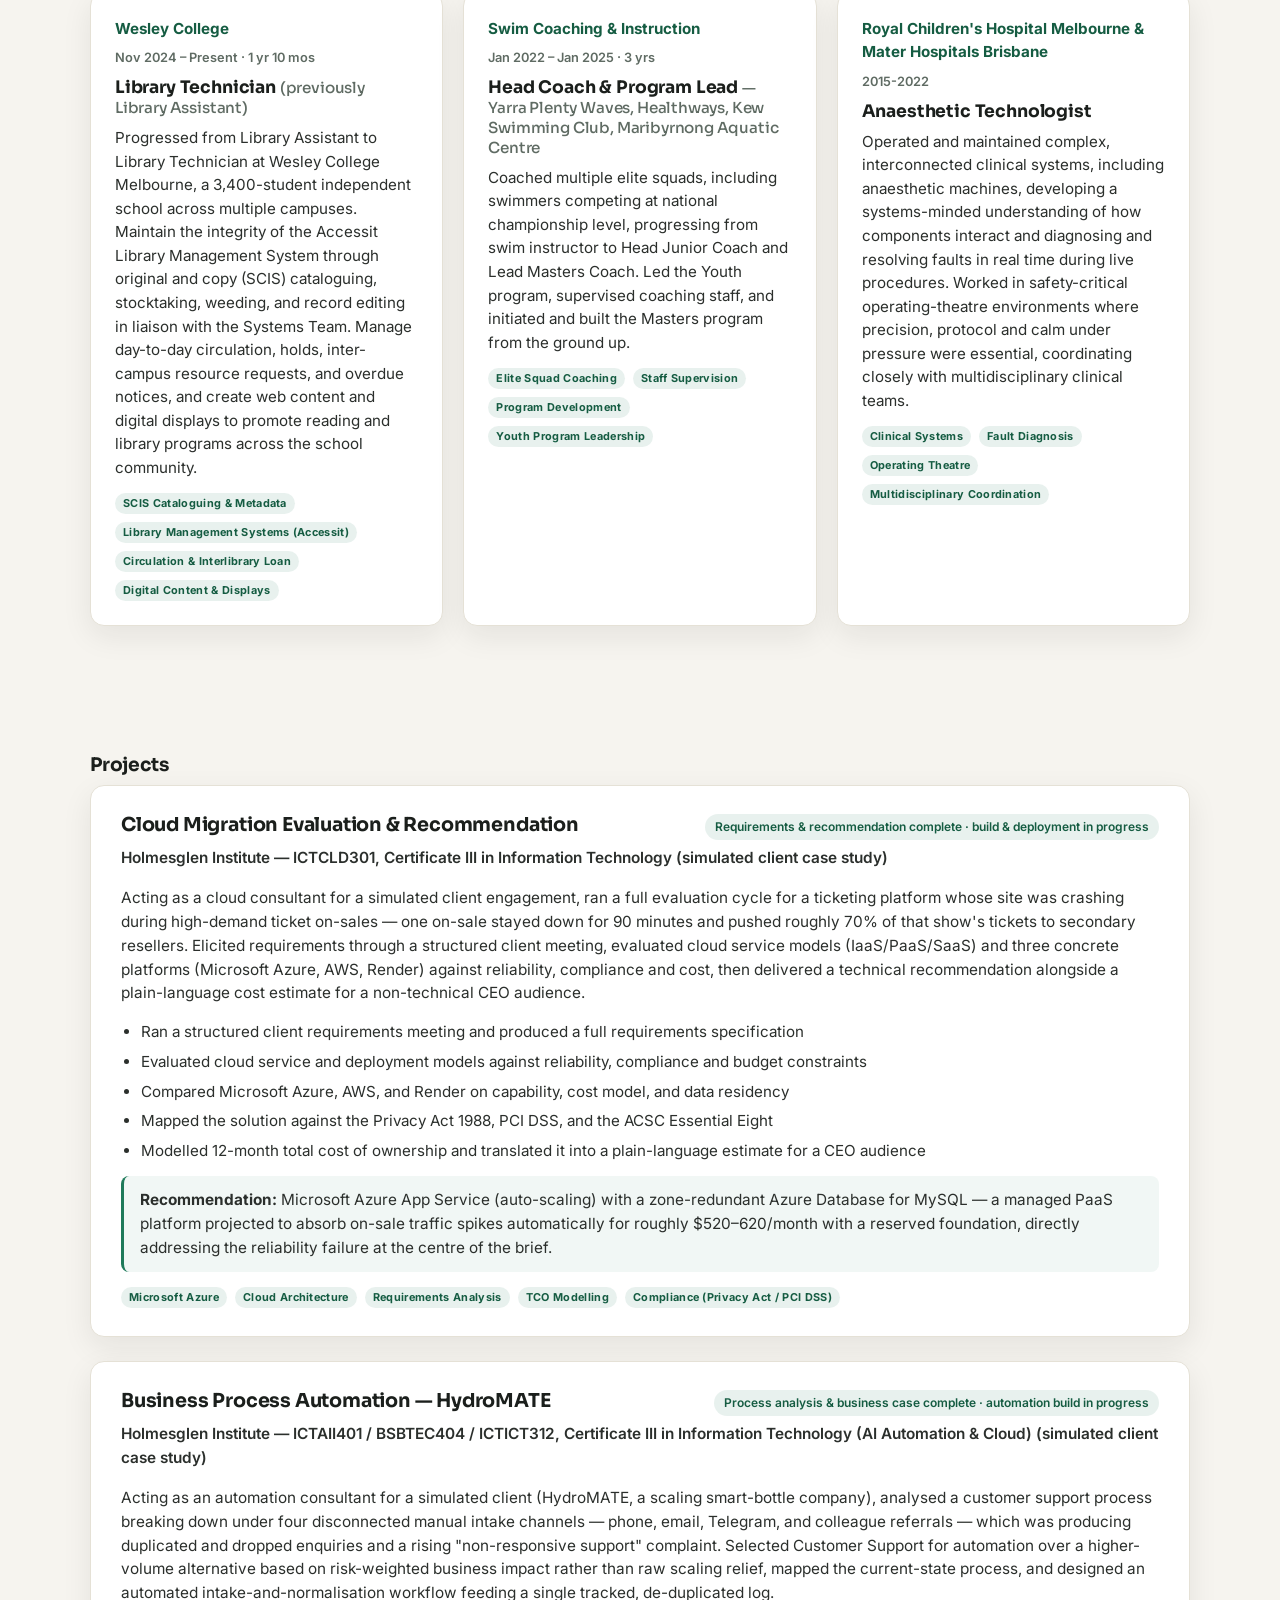
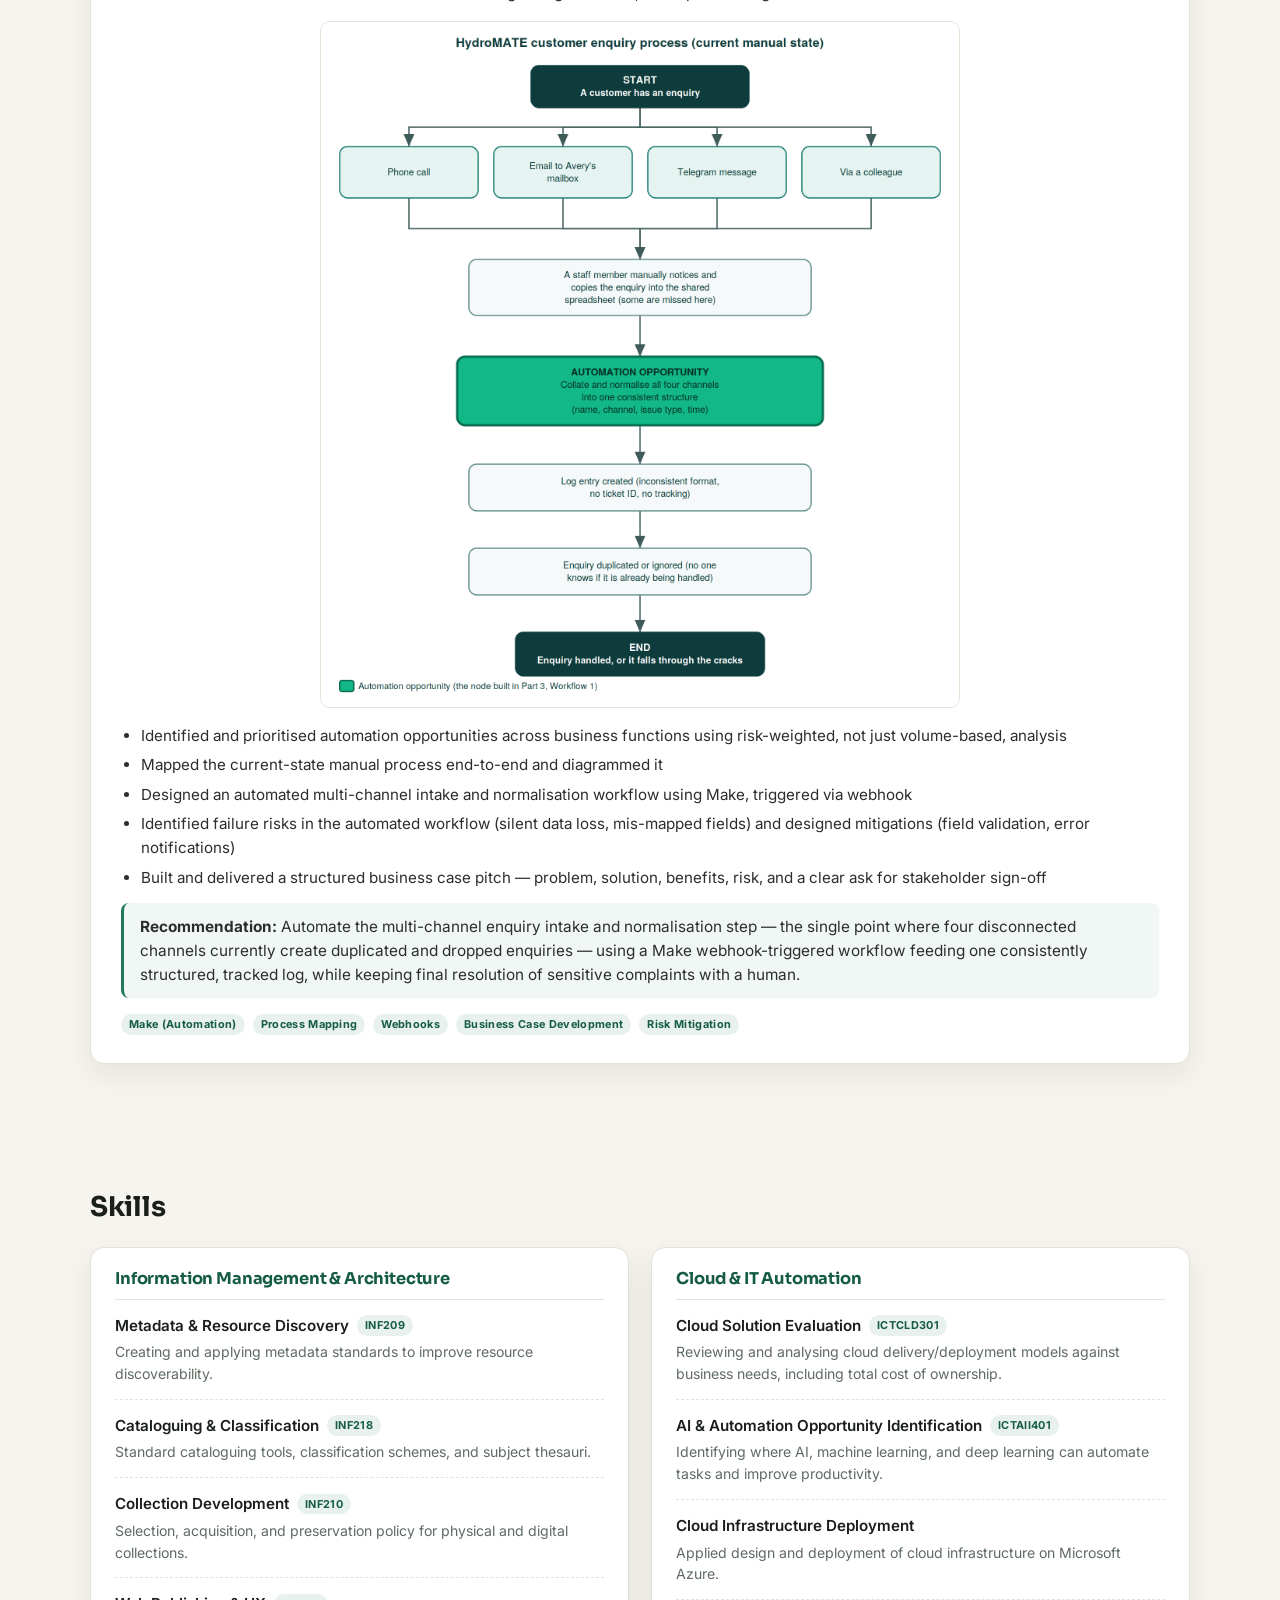
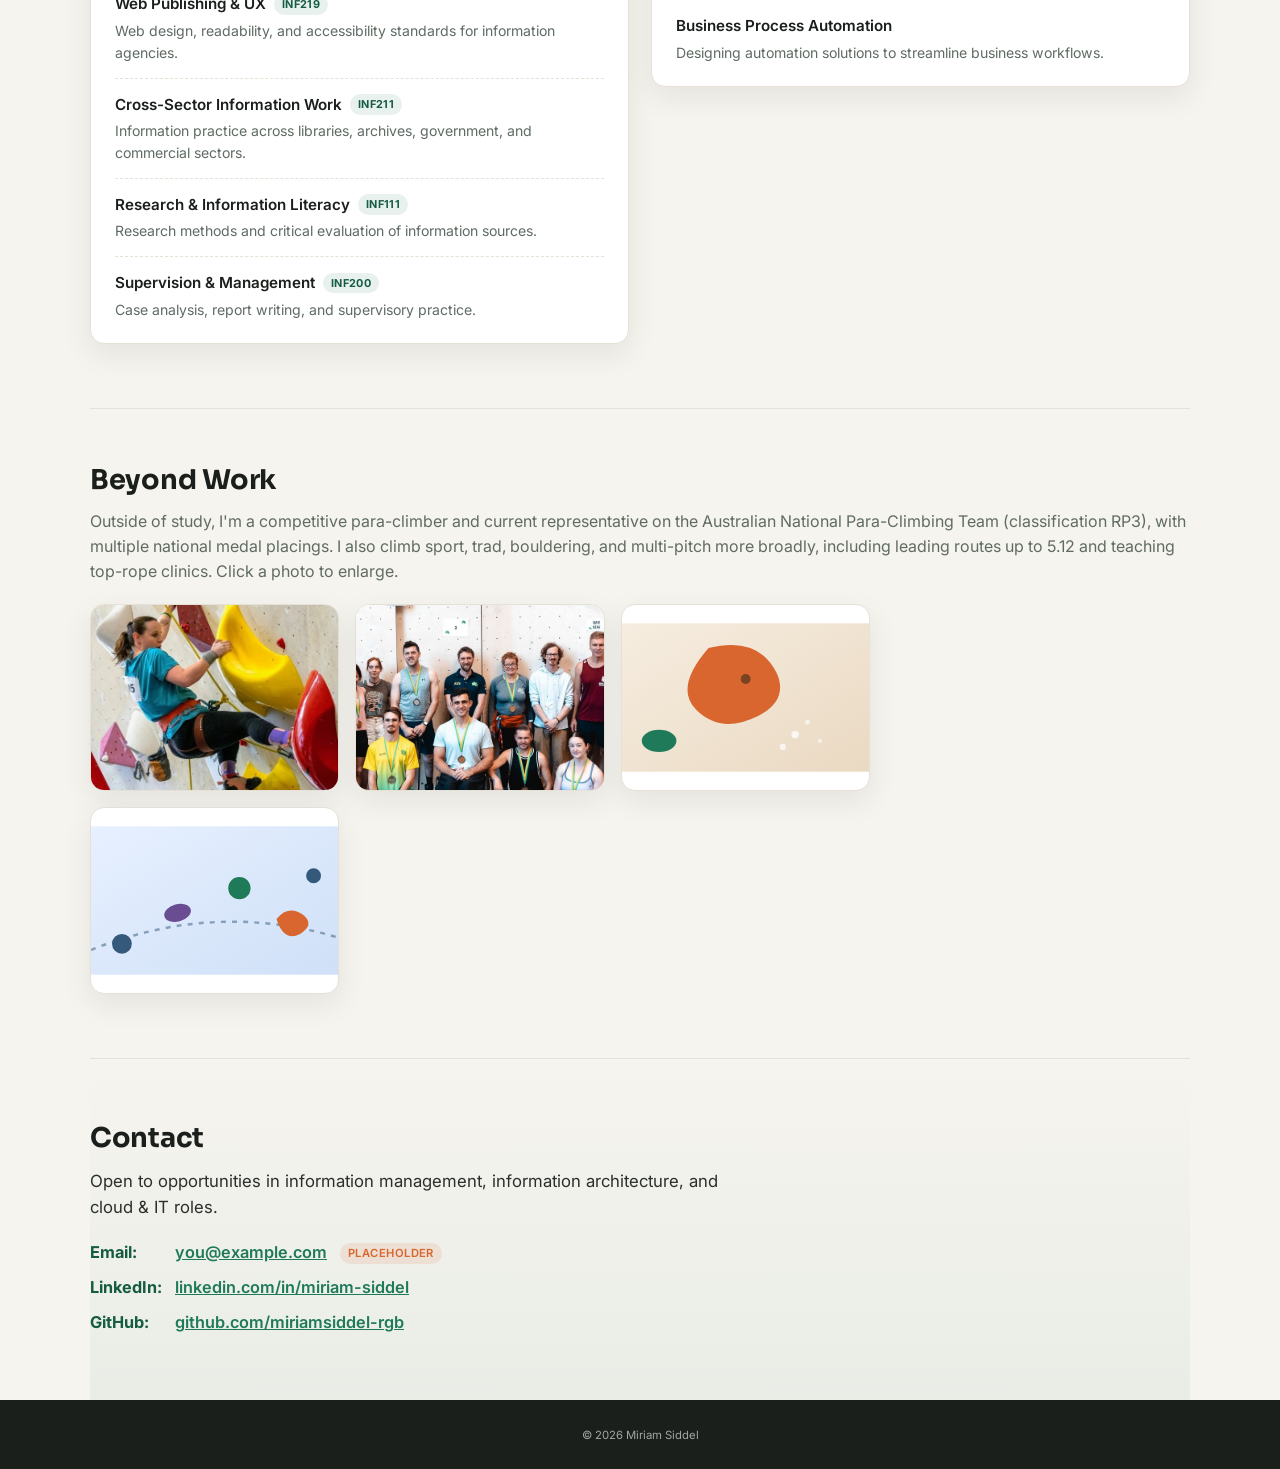
==== commit 70cda578: "Revise About Me text on all three pages Second-pass rewrite of the page-specific About paragraphs (r" ====
--- a/index.html
+++ b/index.html
@@ -43,7 +43,7 @@
       <h3>About Me</h3>
       <div class="about-inner">
         <img src="assets/images/profile-photo.jpg" alt="Photo of Miriam Siddel" class="about-photo">
-        <p>I work with systems, and I help people, and I am now bringing both into technology and information roles. I am studying information management and IT, with a focus on AI automation, cloud, and the systems that keep information accurate and usable. Several years as an Anaesthetic Technologist in major tertiary hospitals taught me to work hands-on with complex, interconnected equipment, diagnose and resolve faults in real time under pressure, and think in whole systems rather than isolated parts. My current library technician role is systems and information work: I run a library management system day to day, keep records and documentation accurate, and handle front-line user support. Alongside this I build and test small automations and use AI coding assistants such as Claude Code to develop and deploy real projects. I learn quickly, and I am looking for a role where I can keep building practical skills and grow.</p>
+        <p>My background is in working with complex systems and supporting the people who rely on them, and I am now bringing that into technology and information roles. I am studying information management alongside IT, with a focus on AI automation, cloud, and the systems that keep information accurate and usable. Several years as an Anaesthetic Technologist in major tertiary hospitals taught me to work hands-on with interconnected equipment, resolve faults calmly under real pressure, and think in whole systems rather than isolated parts. In my current library technician role I run a library management system, keep records and documentation accurate, and provide front-line user support. Alongside this I build and test small automations and use AI coding assistants such as Claude Code to develop and deploy real projects. I am looking for a role where I can contribute, keep learning, and grow into the work.</p>
       </div>
     </section>
 
--- a/assets/styles.css
+++ b/assets/styles.css
@@ -87,15 +87,15 @@
 .section-lede{color:var(--muted);max-width:60ch}
 
 .about p{font-size:1.05rem;color:#2b2f2c;max-width:70ch}
-.about-inner{display:flex;gap:32px;align-items:flex-start;margin-top:8px}
+.about-inner{display:flex;gap:32px;align-items:stretch;margin-top:8px}
 .about-photo{
-  width:180px;height:225px;object-fit:cover;flex-shrink:0;
+  width:180px;height:auto;min-height:225px;object-fit:cover;flex-shrink:0;
   border-radius:var(--radius);box-shadow:var(--shadow);border:1px solid var(--border);
 }
 .about-inner p{flex:1;min-width:280px;max-width:70ch}
 @media (max-width:640px){
   .about-inner{flex-direction:column;align-items:center;text-align:center}
-  .about-photo{width:160px;height:200px}
+  .about-photo{width:160px;height:200px;min-height:0}
 }
 
 /* Education */
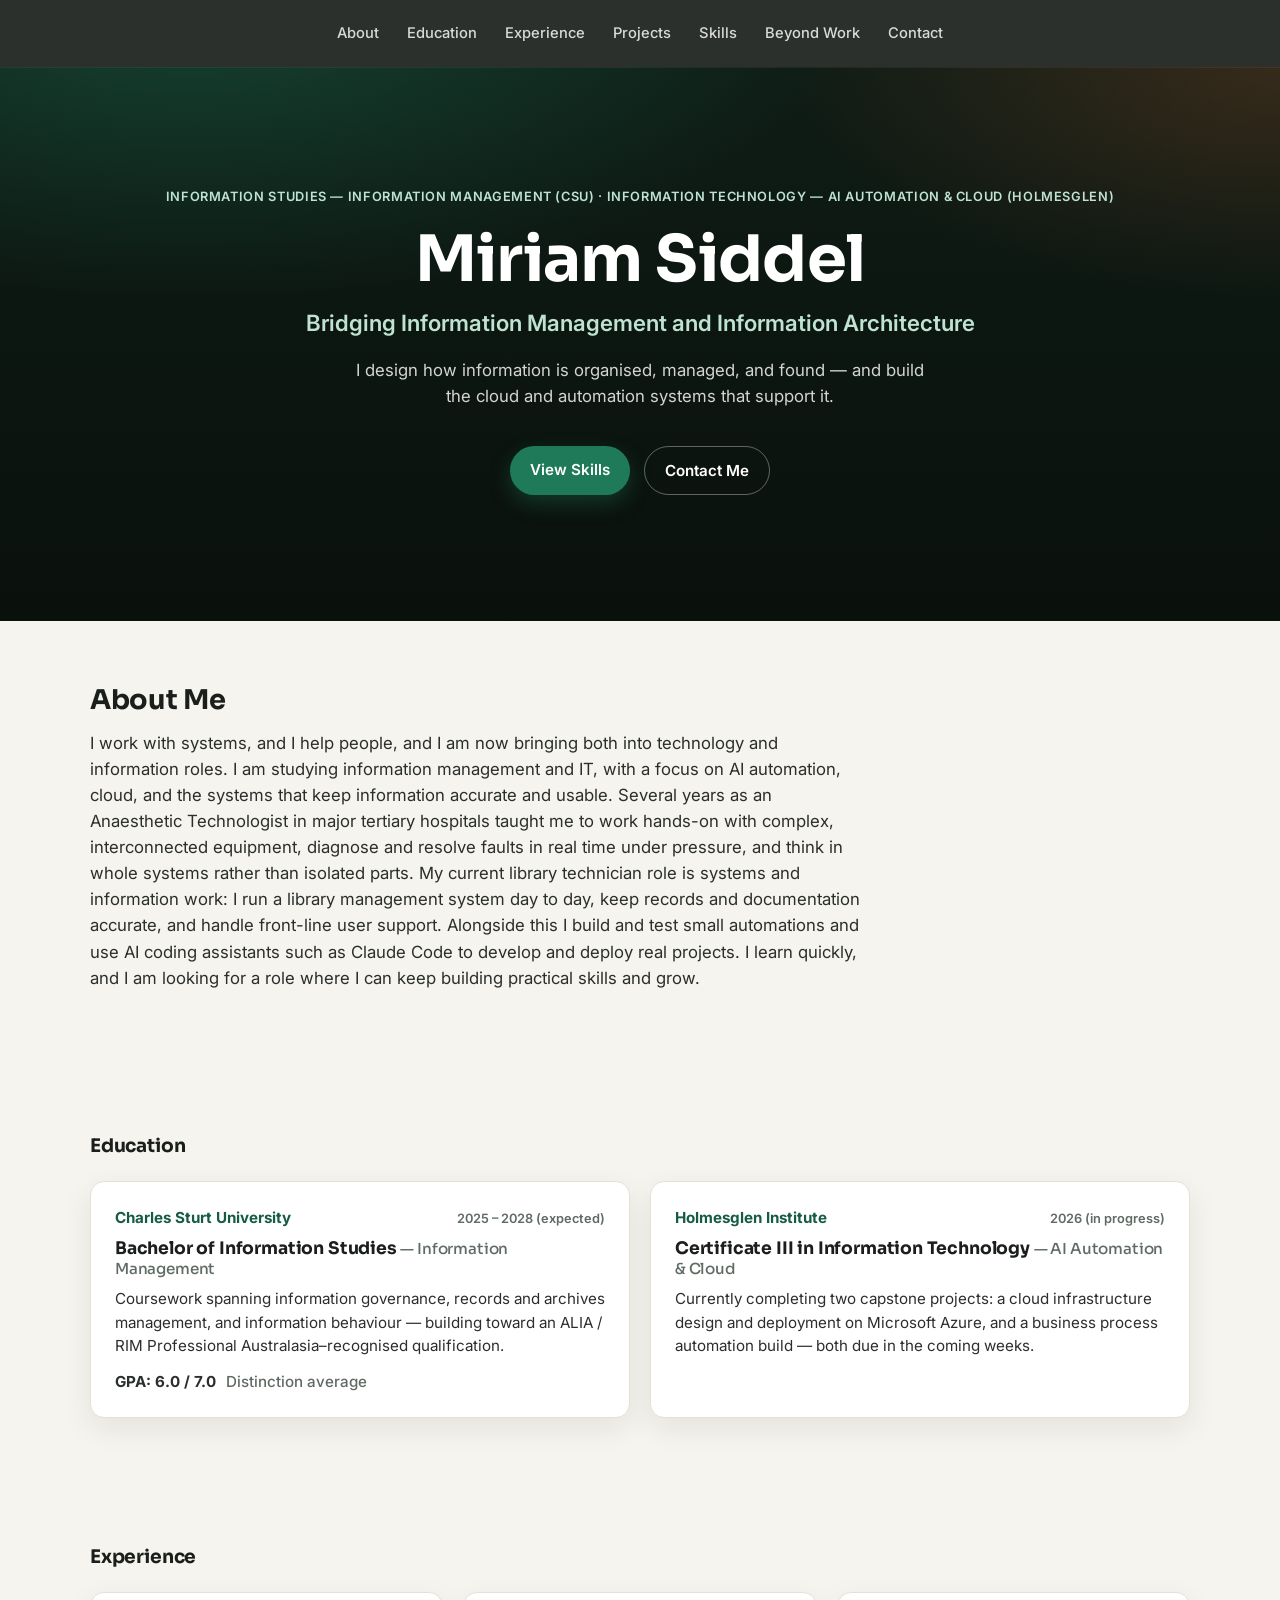
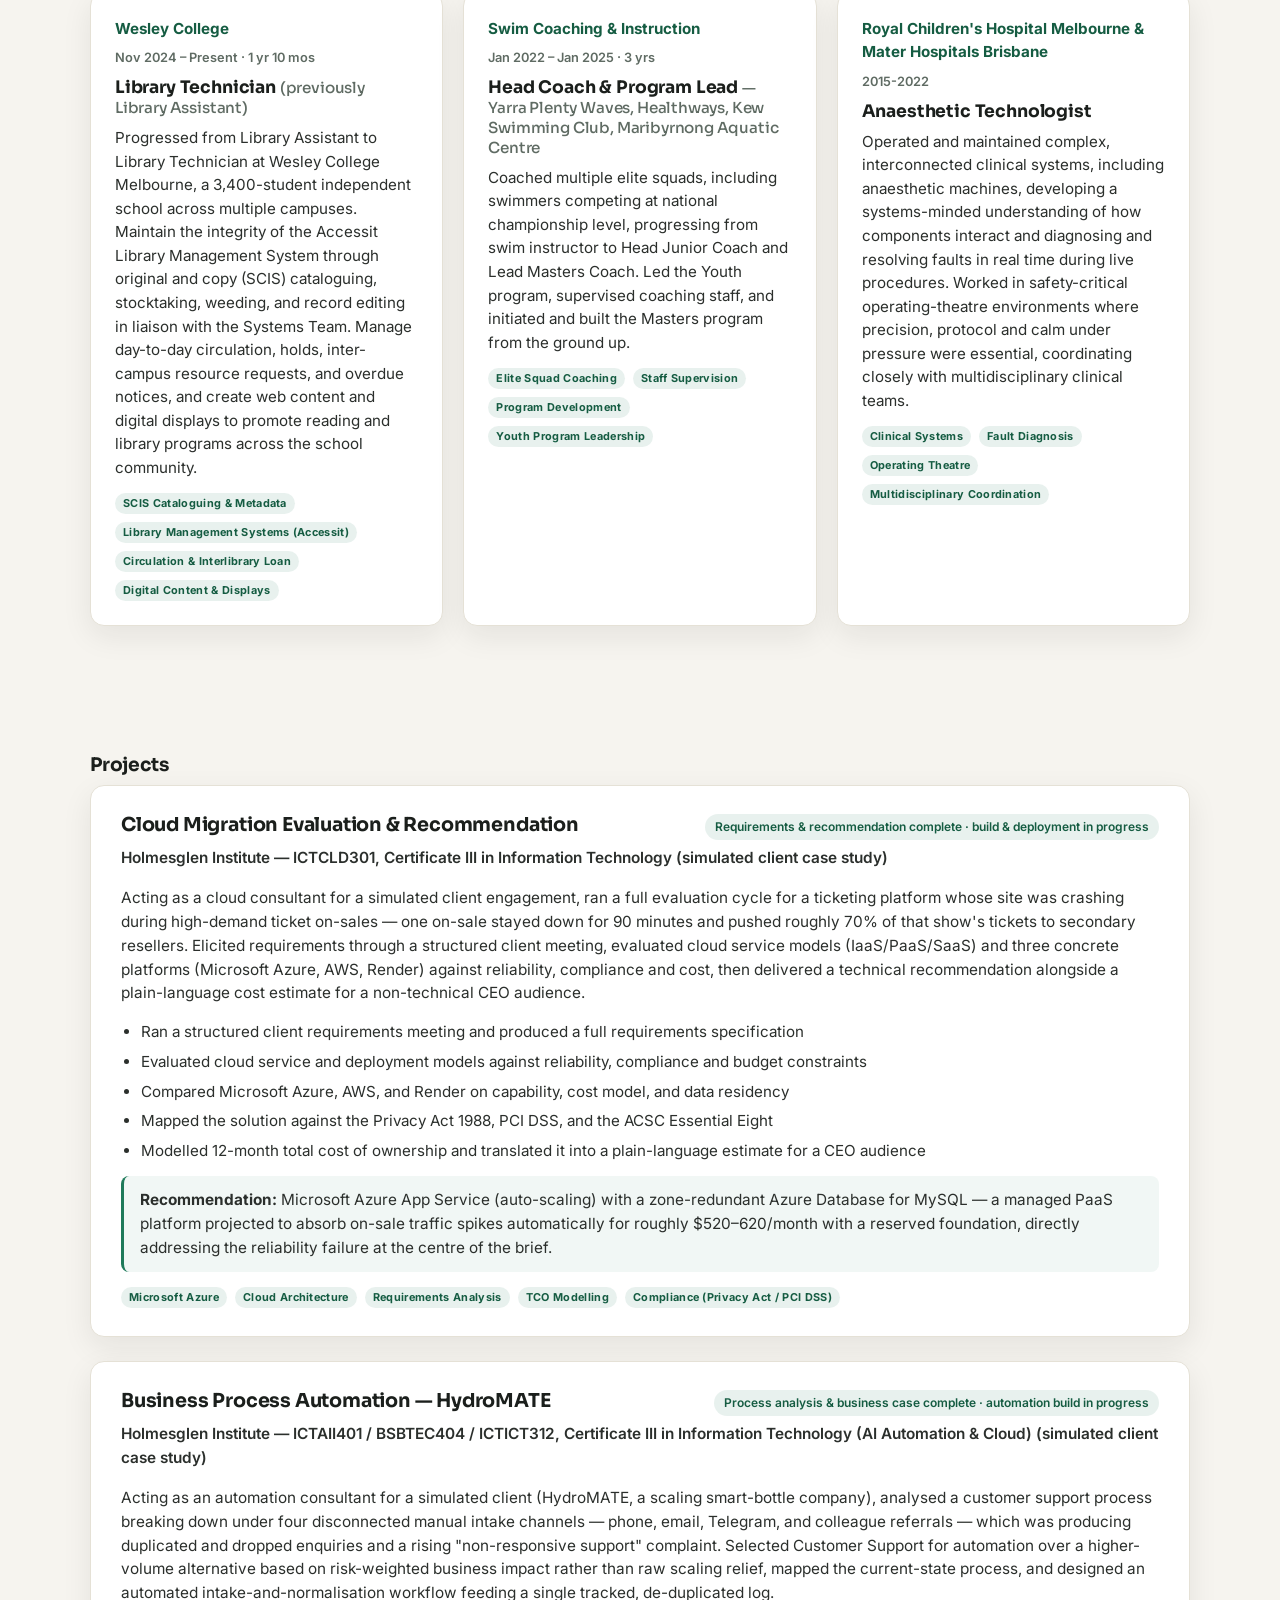
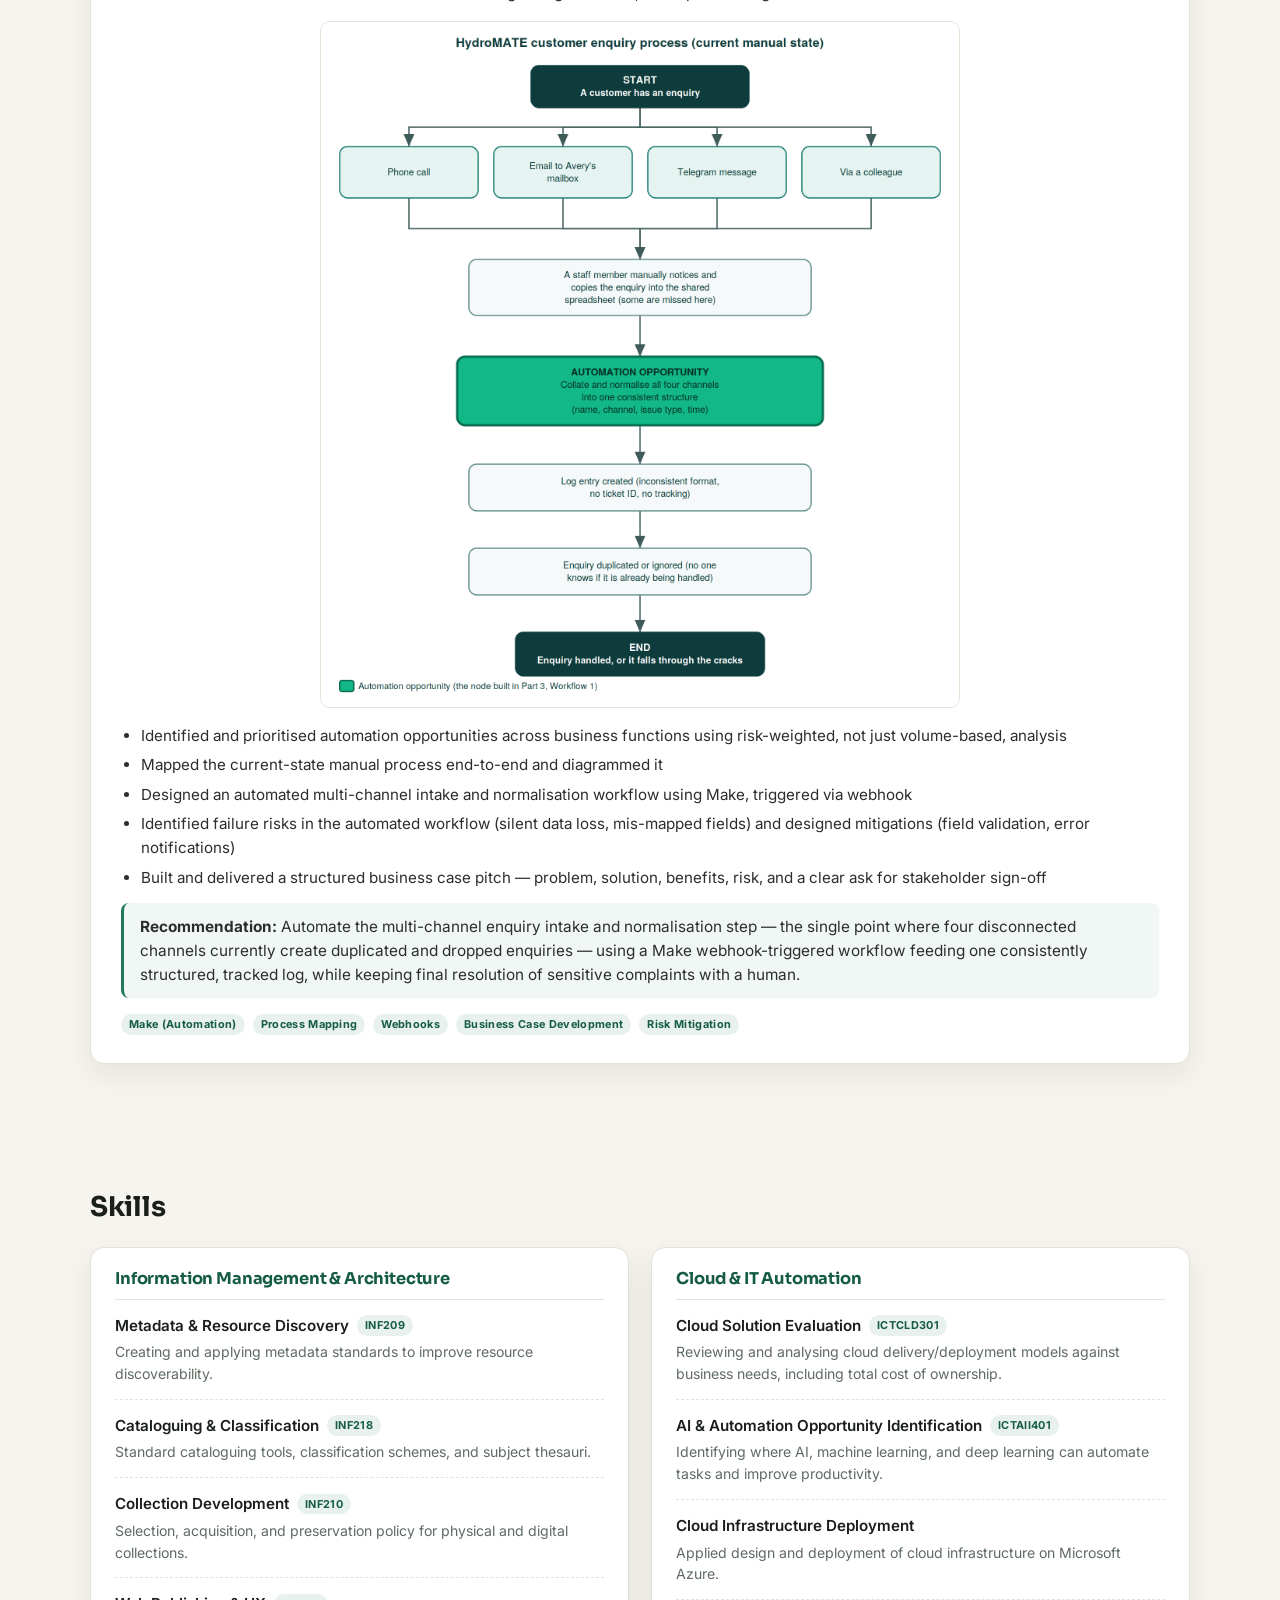
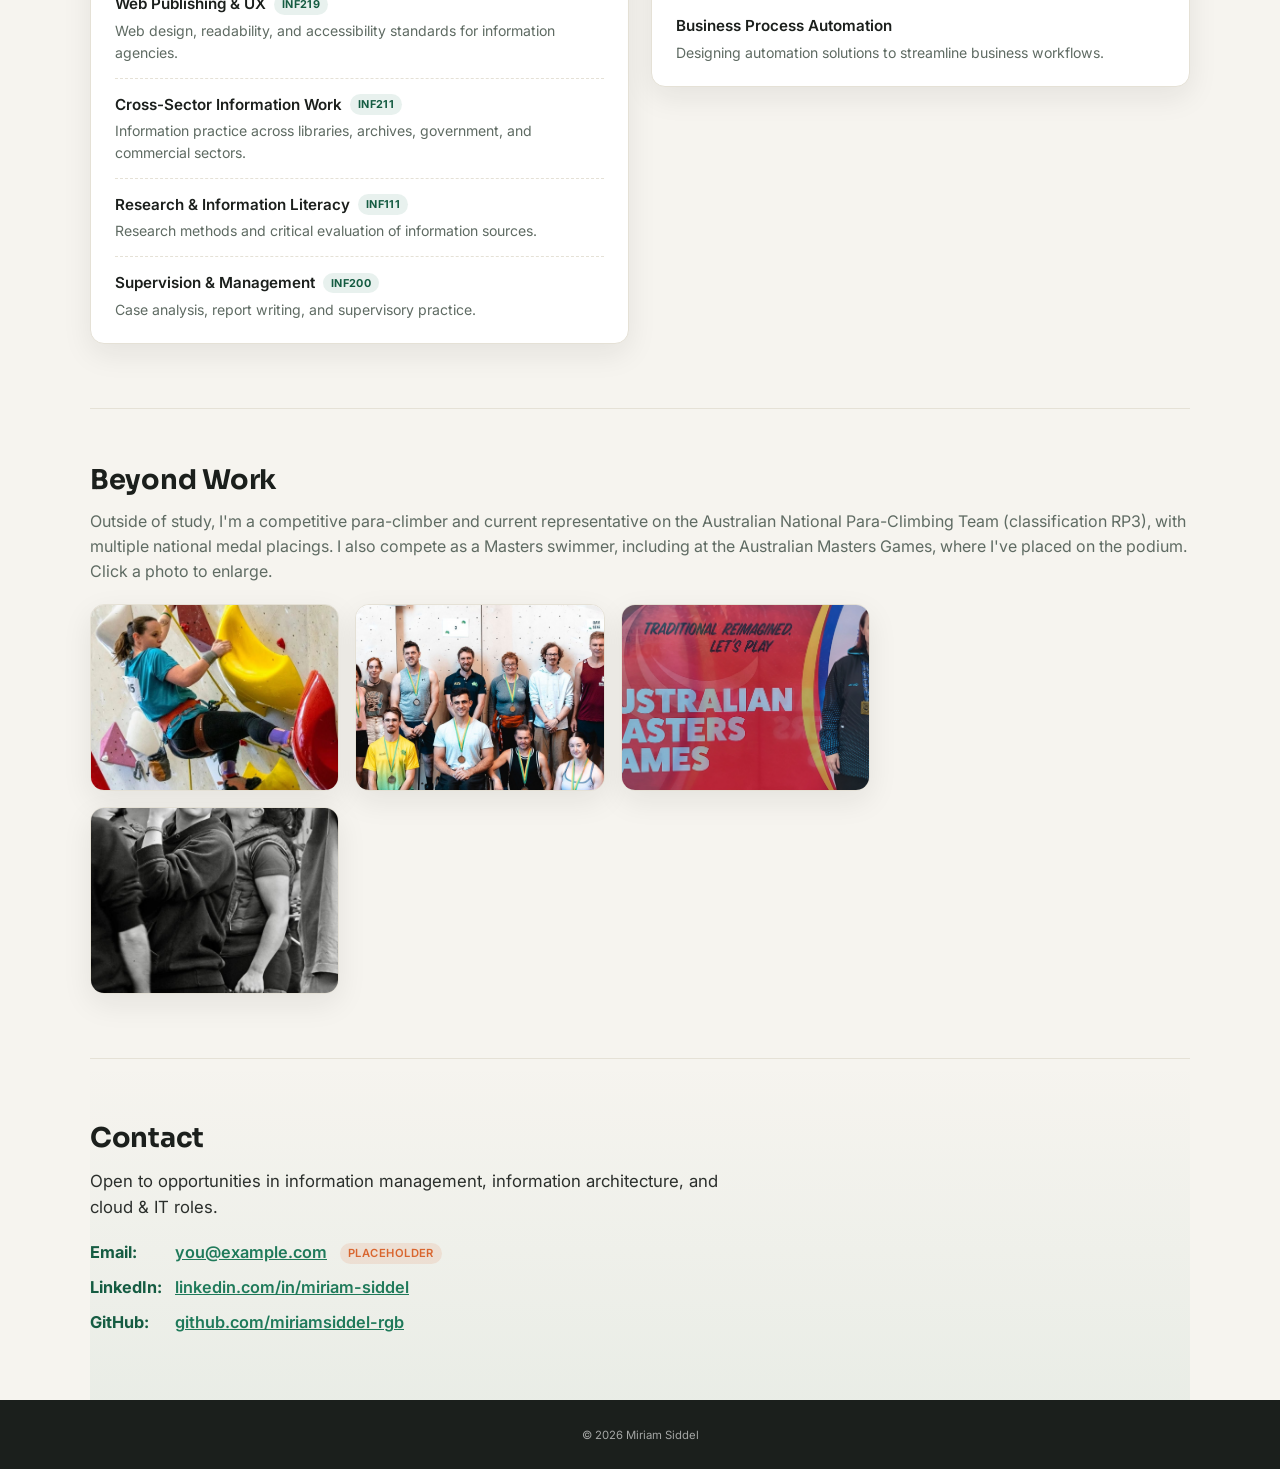
==== commit 1f45c7a4: "Add Masters swimming content and new photos to Beyond Work Removed the "I also climb sport, trad, bo" ====
--- a/index.html
+++ b/index.html
@@ -41,10 +41,7 @@
 
     <section id="about" class="container about">
       <h3>About Me</h3>
-      <div class="about-inner">
-        <img src="assets/images/profile-photo.jpg" alt="Photo of Miriam Siddel" class="about-photo">
-        <p>My background is in working with complex systems and supporting the people who rely on them, and I am now bringing that into technology and information roles. I am studying information management alongside IT, with a focus on AI automation, cloud, and the systems that keep information accurate and usable. Several years as an Anaesthetic Technologist in major tertiary hospitals taught me to work hands-on with interconnected equipment, resolve faults calmly under real pressure, and think in whole systems rather than isolated parts. In my current library technician role I run a library management system, keep records and documentation accurate, and provide front-line user support. Alongside this I build and test small automations and use AI coding assistants such as Claude Code to develop and deploy real projects. I am looking for a role where I can contribute, keep learning, and grow into the work.</p>
-      </div>
+      <p>I work with systems, and I help people, and I am now bringing both into technology and information roles. I am studying information management and IT, with a focus on AI automation, cloud, and the systems that keep information accurate and usable. Several years as an Anaesthetic Technologist in major tertiary hospitals taught me to work hands-on with complex, interconnected equipment, diagnose and resolve faults in real time under pressure, and think in whole systems rather than isolated parts. My current library technician role is systems and information work: I run a library management system day to day, keep records and documentation accurate, and handle front-line user support. Alongside this I build and test small automations and use AI coding assistants such as Claude Code to develop and deploy real projects. I learn quickly, and I am looking for a role where I can keep building practical skills and grow.</p>
     </section>
 
     <section id="education" class="container education">
@@ -201,7 +198,7 @@
 
     <section id="beyond-work" class="container gallery">
       <h3>Beyond Work</h3>
-      <p>Outside of study, I'm a competitive para-climber and current representative on the Australian National Para-Climbing Team (classification RP3), with multiple national medal placings. I also climb sport, trad, bouldering, and multi-pitch more broadly, including leading routes up to 5.12 and teaching top-rope clinics. Click a photo to enlarge.</p>
+      <p>Outside of study, I'm a competitive para-climber and current representative on the Australian National Para-Climbing Team (classification RP3), with multiple national medal placings. I also compete as a Masters swimmer, including at the Australian Masters Games, where I've placed on the podium. Click a photo to enlarge.</p>
       <div class="grid">
         <button class="photo" data-src="assets/images/1.jpg" aria-label="Climber reaching for a yellow hold on a competition wall">
           <svg viewBox="0 0 200 120" xmlns="http://www.w3.org/2000/svg">
@@ -233,31 +230,8 @@
             </g>
           </svg>
         </button>
-        <button class="photo" data-src="assets/images/3.jpg" aria-label="Close-up of a climbing hold with chalk">
-          <svg viewBox="0 0 200 120" xmlns="http://www.w3.org/2000/svg">
-            <defs><linearGradient id="g3" x1="0" y1="0" x2="1" y2="1"><stop offset="0" stop-color="#f6ede0"/><stop offset="1" stop-color="#ead9c2"/></linearGradient></defs>
-            <rect width="200" height="120" fill="url(#g3)"/>
-            <path d="M70 20 q40 -10 55 20 q10 22 -15 35 q-30 15 -50 -5 q-18 -18 10 -50z" fill="#d9662f"/>
-            <circle cx="100" cy="45" r="4" fill="#7a4322"/>
-            <circle cx="140" cy="90" r="3" fill="#fff" opacity="0.8"/>
-            <circle cx="150" cy="80" r="2" fill="#fff" opacity="0.6"/>
-            <circle cx="130" cy="100" r="2.5" fill="#fff" opacity="0.7"/>
-            <circle cx="160" cy="95" r="1.8" fill="#fff" opacity="0.5"/>
-            <ellipse cx="30" cy="95" rx="14" ry="9" fill="#1f7a5a"/>
-          </svg>
-        </button>
-        <button class="photo" data-src="assets/images/4.jpg" aria-label="Overhang wall with a marked route">
-          <svg viewBox="0 0 200 120" xmlns="http://www.w3.org/2000/svg">
-            <defs><linearGradient id="g4" x1="0" y1="0" x2="1" y2="1"><stop offset="0" stop-color="#e7f0ff"/><stop offset="1" stop-color="#cfe0f7"/></linearGradient></defs>
-            <rect width="200" height="120" fill="url(#g4)"/>
-            <path d="M0 100 Q100 60 200 90" stroke="#35597a" stroke-width="2" fill="none" stroke-dasharray="4 5" opacity="0.5"/>
-            <circle cx="25" cy="95" r="8" fill="#35597a"/>
-            <ellipse cx="70" cy="70" rx="11" ry="7" fill="#6a4c93" transform="rotate(-15 70 70)"/>
-            <circle cx="120" cy="50" r="9" fill="#1f7a5a"/>
-            <path d="M150 75 q10 -12 22 -3 q9 8 -3 15 q-13 7 -19 -12z" fill="#d9662f"/>
-            <circle cx="180" cy="40" r="6" fill="#35597a"/>
-          </svg>
-        </button>
+        <button class="photo" data-src="assets/images/masters-games-medals.jpg" aria-label="Miriam with medals at the Australian Masters Games"></button>
+        <button class="photo" data-src="assets/images/climbing-candid.jpg" aria-label="Black and white candid photo at a climbing event"></button>
       </div>
     </section>
 
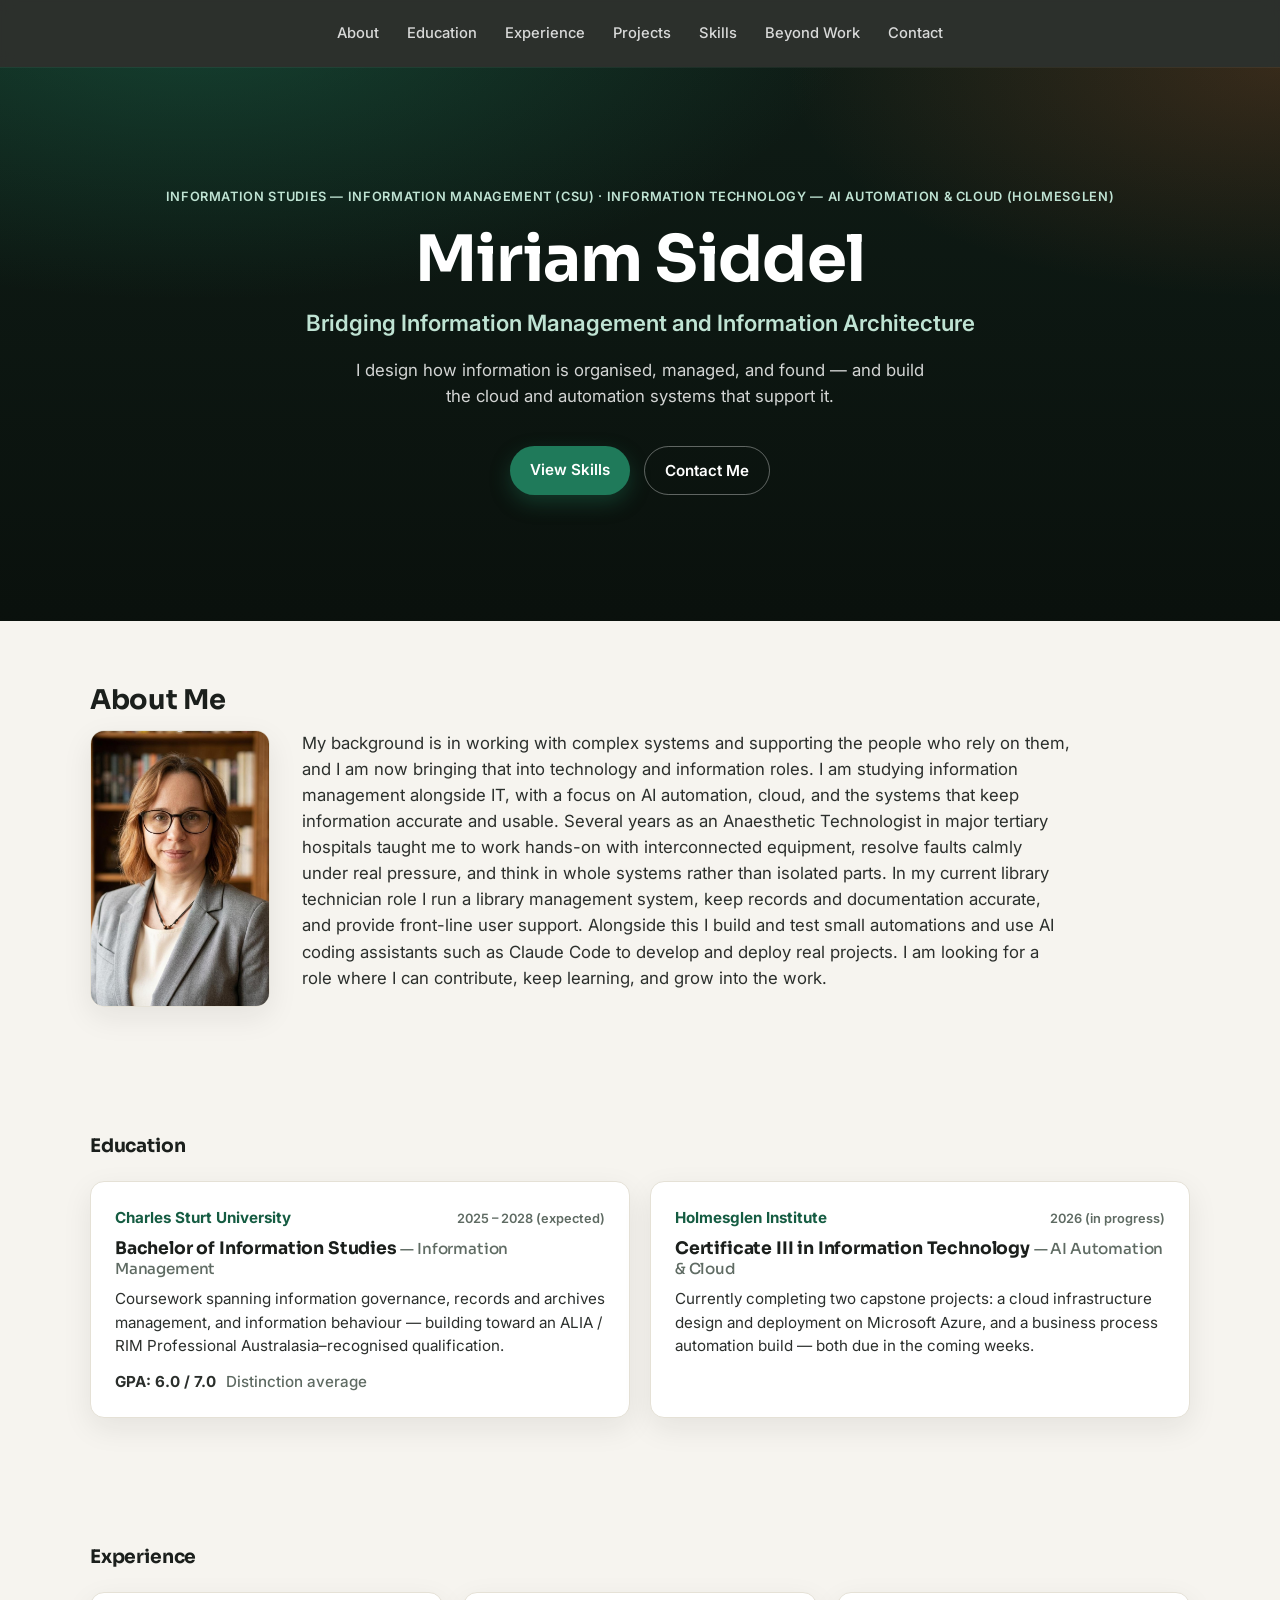
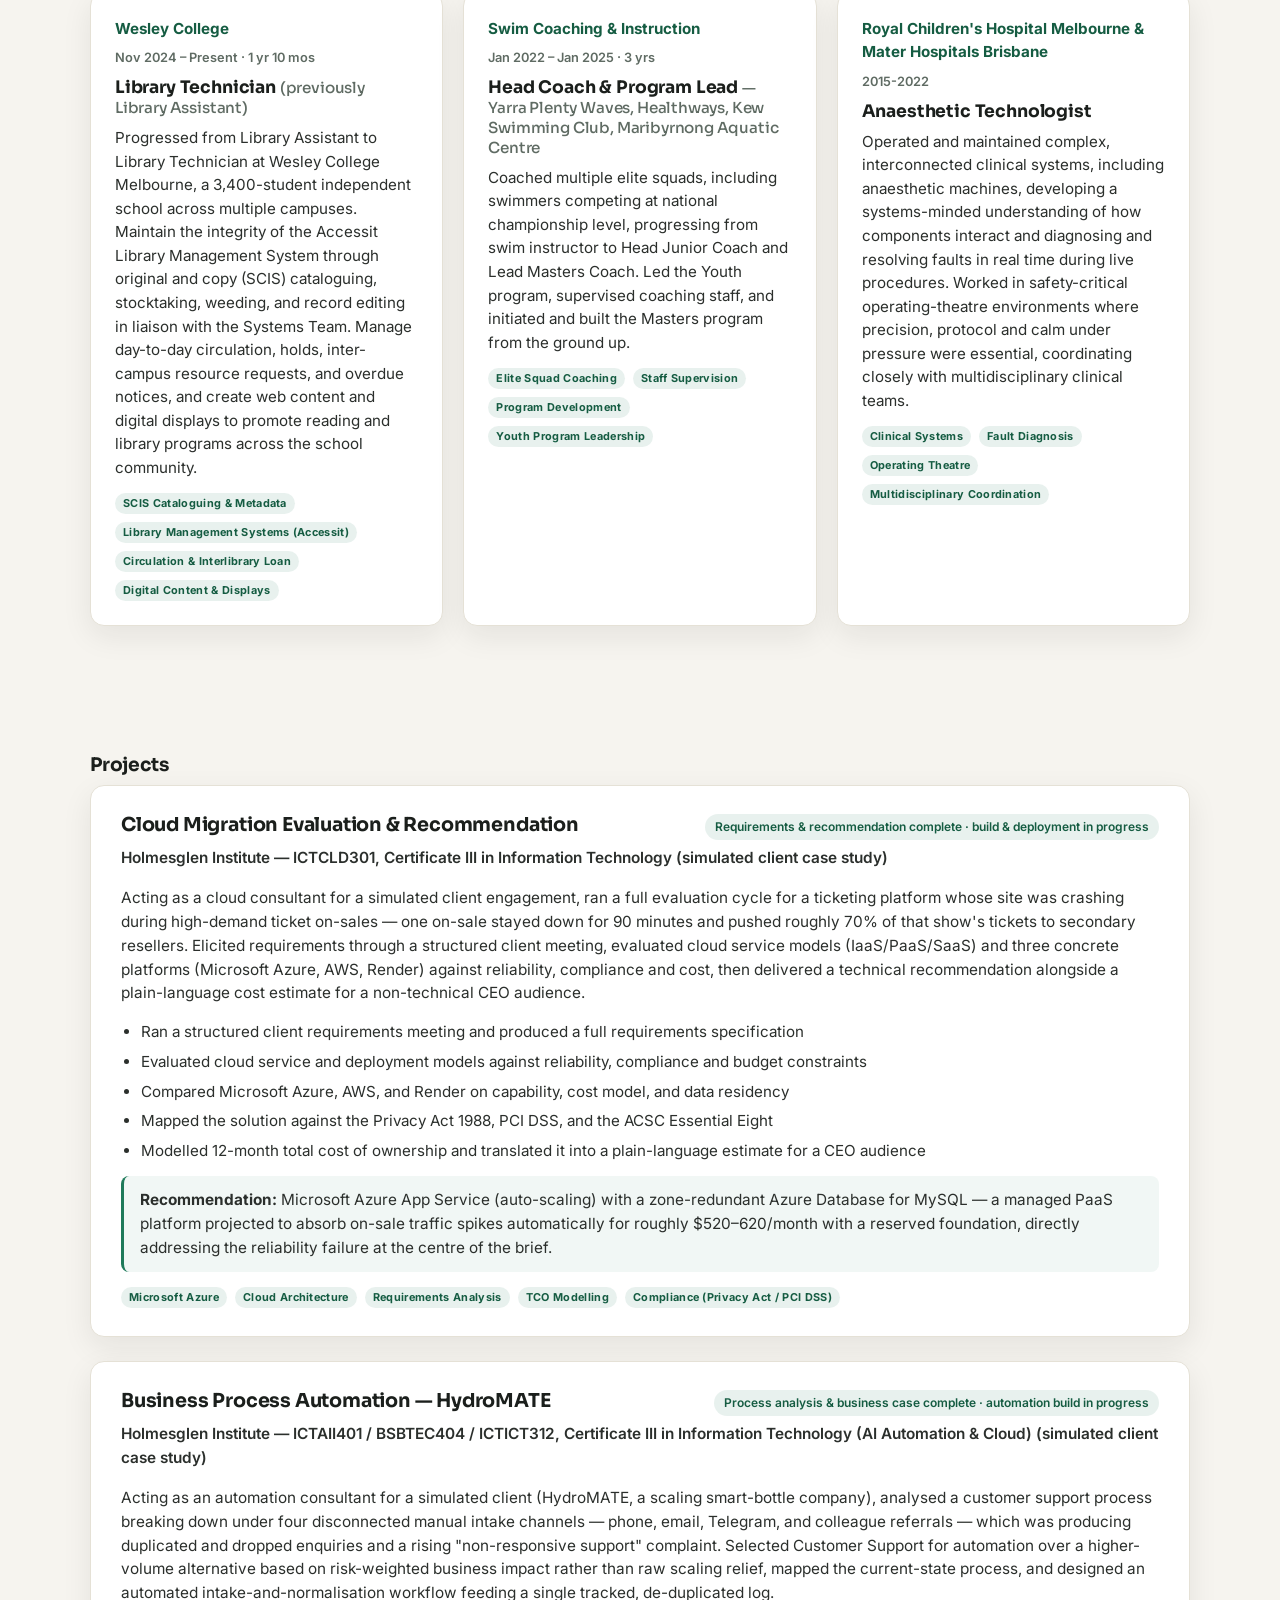
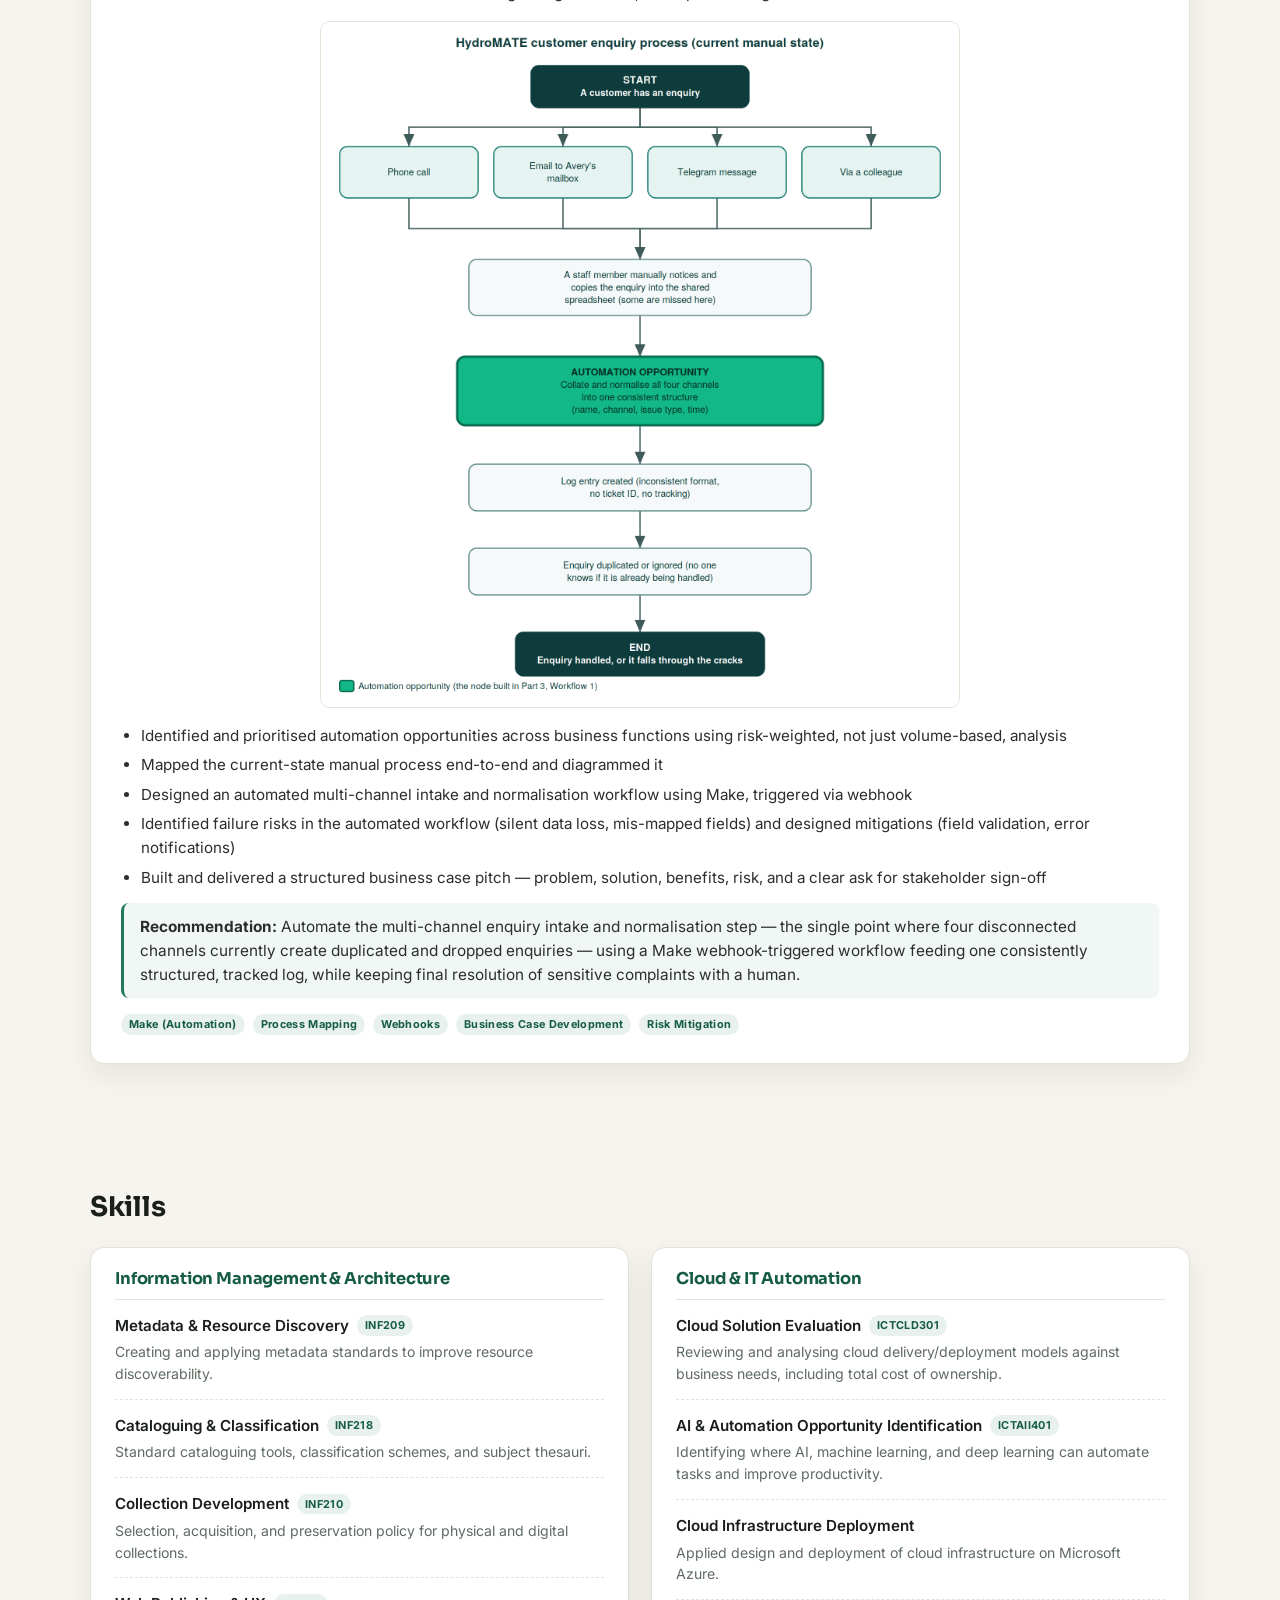
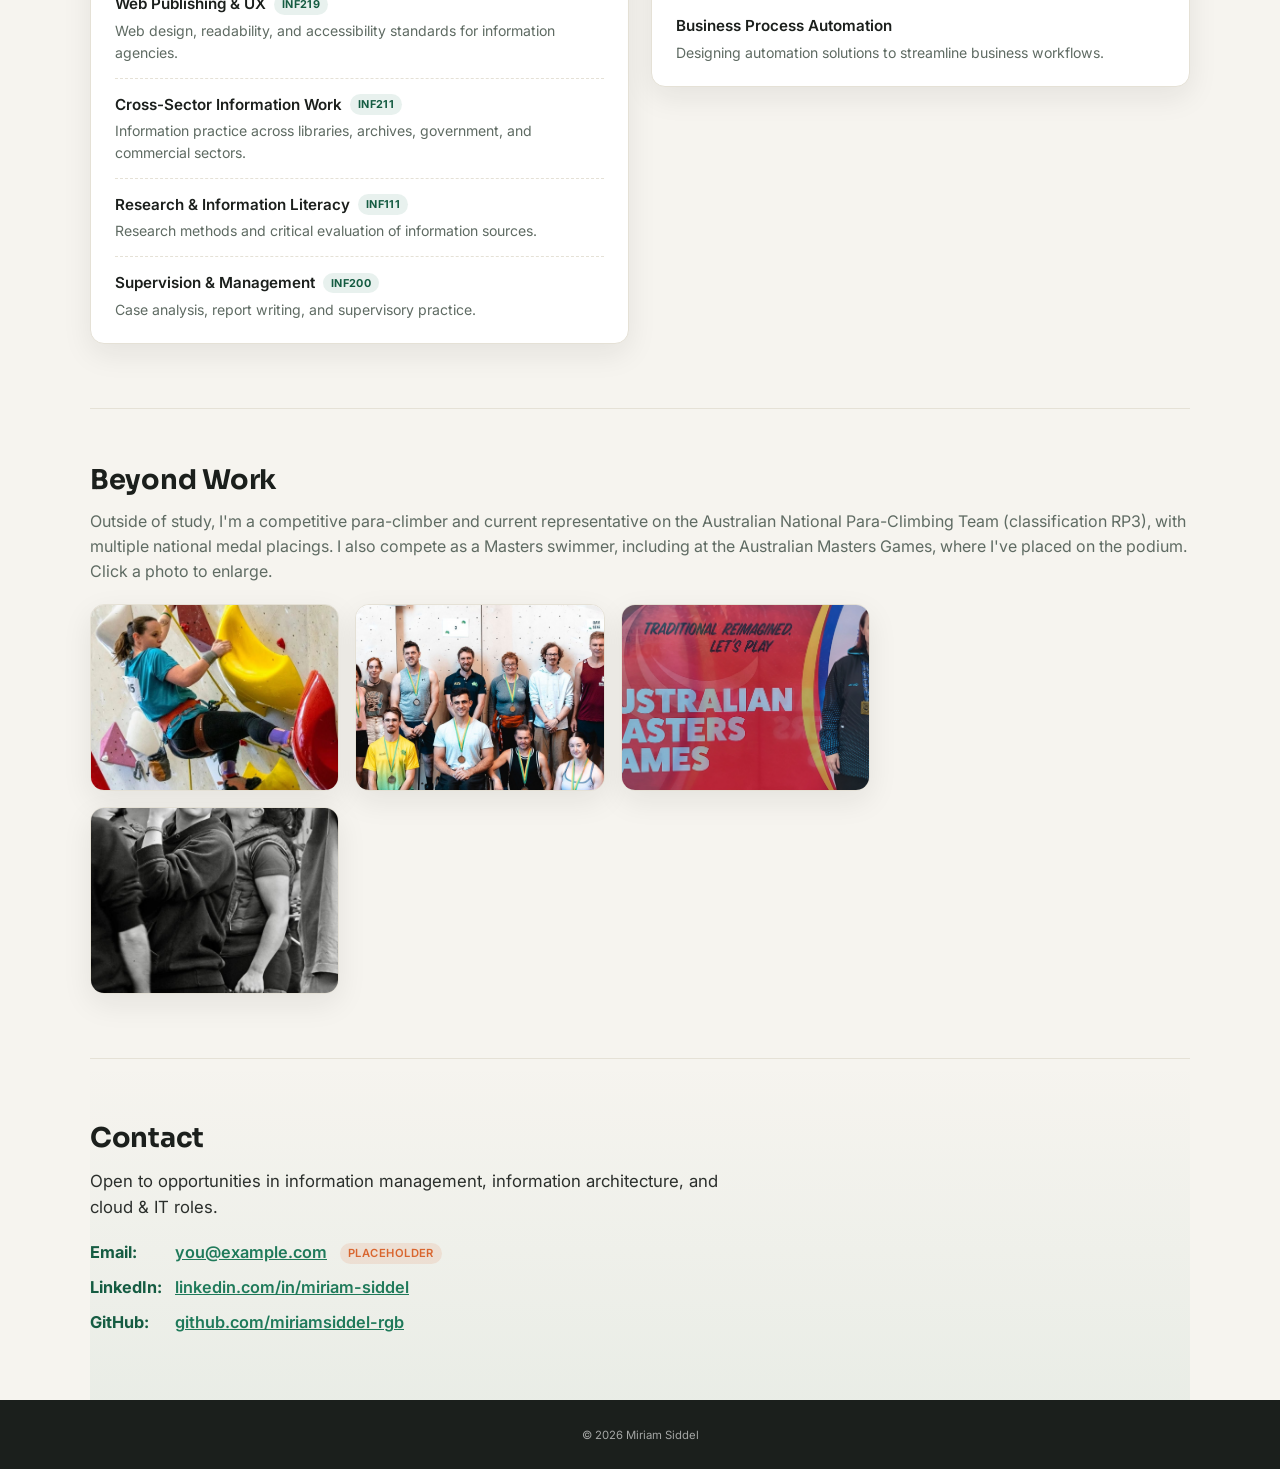
==== commit 1c4a945a: "Merge pull request #8 from miriamsiddel-rgb/beyond-work-refinement Add Masters swimming content and " ====
--- a/index.html
+++ b/index.html
@@ -41,7 +41,10 @@
 
     <section id="about" class="container about">
       <h3>About Me</h3>
-      <p>I work with systems, and I help people, and I am now bringing both into technology and information roles. I am studying information management and IT, with a focus on AI automation, cloud, and the systems that keep information accurate and usable. Several years as an Anaesthetic Technologist in major tertiary hospitals taught me to work hands-on with complex, interconnected equipment, diagnose and resolve faults in real time under pressure, and think in whole systems rather than isolated parts. My current library technician role is systems and information work: I run a library management system day to day, keep records and documentation accurate, and handle front-line user support. Alongside this I build and test small automations and use AI coding assistants such as Claude Code to develop and deploy real projects. I learn quickly, and I am looking for a role where I can keep building practical skills and grow.</p>
+      <div class="about-inner">
+        <img src="assets/images/profile-photo.jpg" alt="Photo of Miriam Siddel" class="about-photo">
+        <p>My background is in working with complex systems and supporting the people who rely on them, and I am now bringing that into technology and information roles. I am studying information management alongside IT, with a focus on AI automation, cloud, and the systems that keep information accurate and usable. Several years as an Anaesthetic Technologist in major tertiary hospitals taught me to work hands-on with interconnected equipment, resolve faults calmly under real pressure, and think in whole systems rather than isolated parts. In my current library technician role I run a library management system, keep records and documentation accurate, and provide front-line user support. Alongside this I build and test small automations and use AI coding assistants such as Claude Code to develop and deploy real projects. I am looking for a role where I can contribute, keep learning, and grow into the work.</p>
+      </div>
     </section>
 
     <section id="education" class="container education">
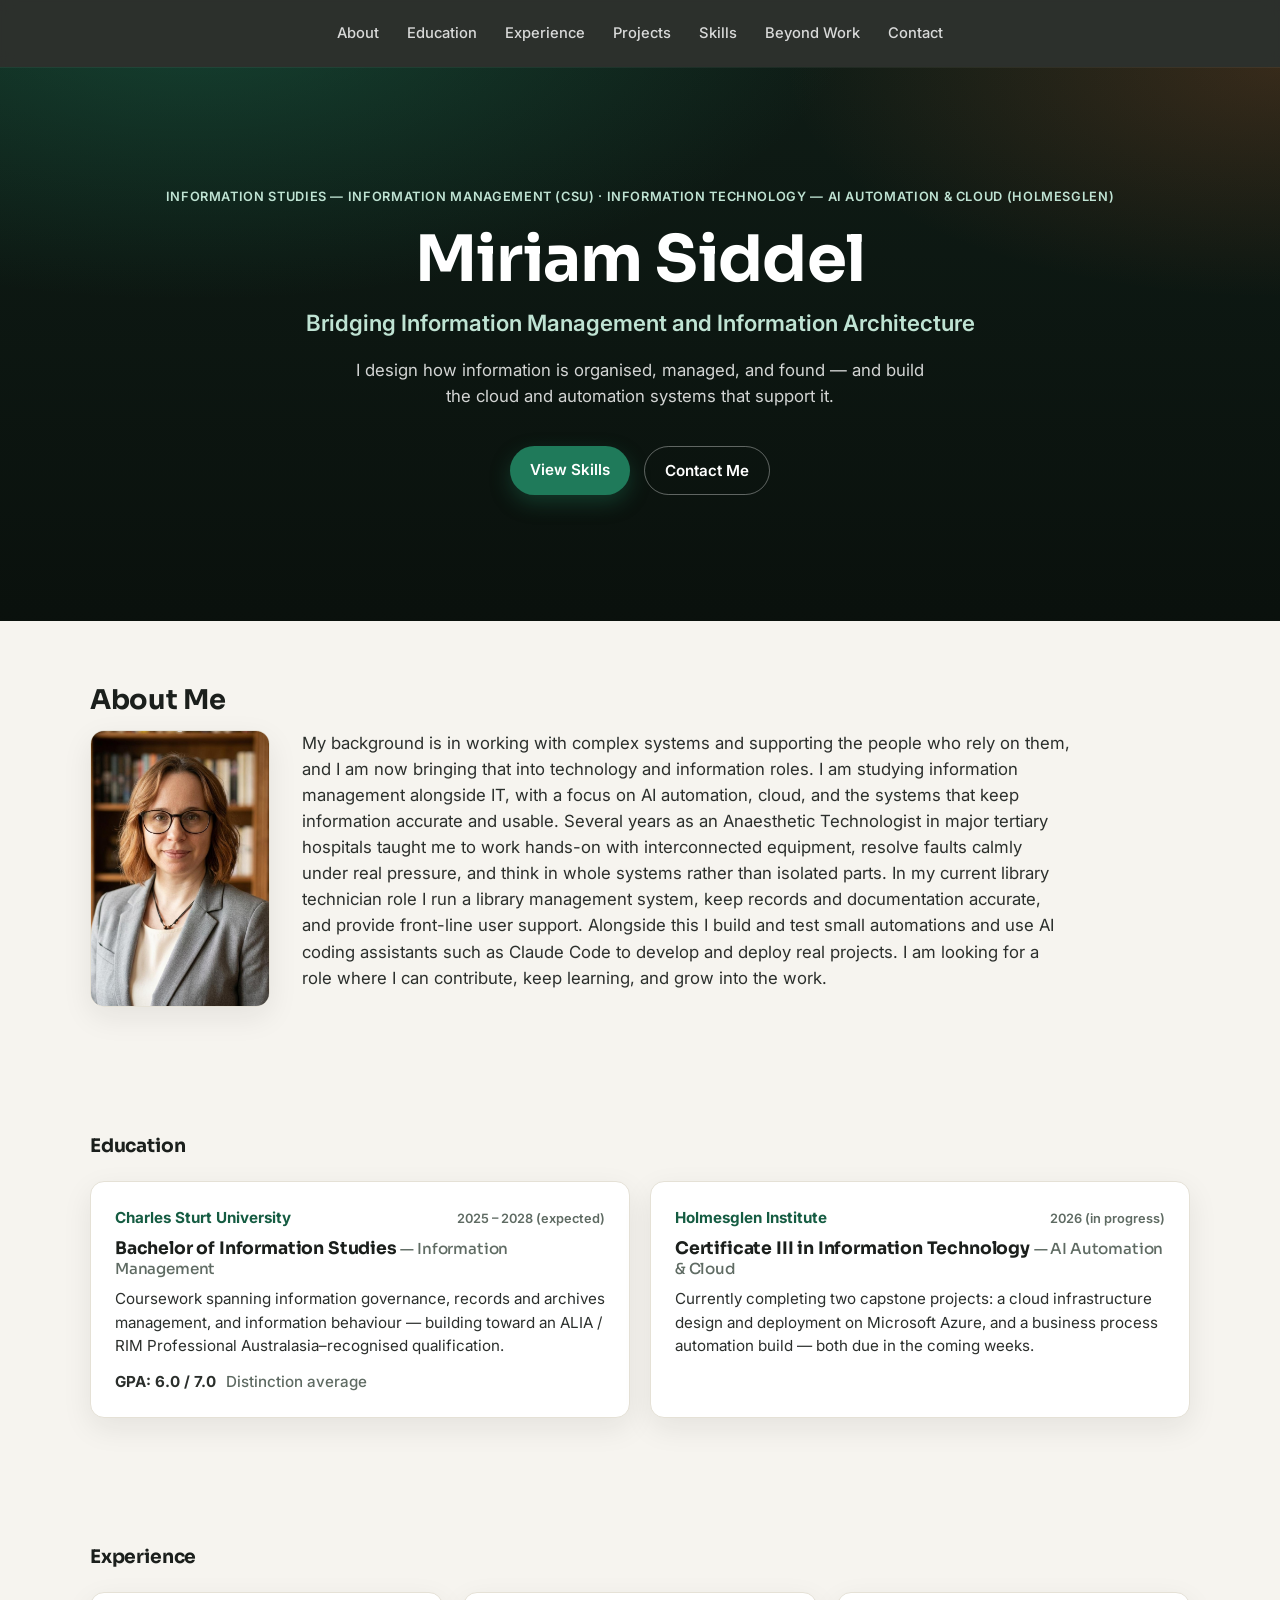
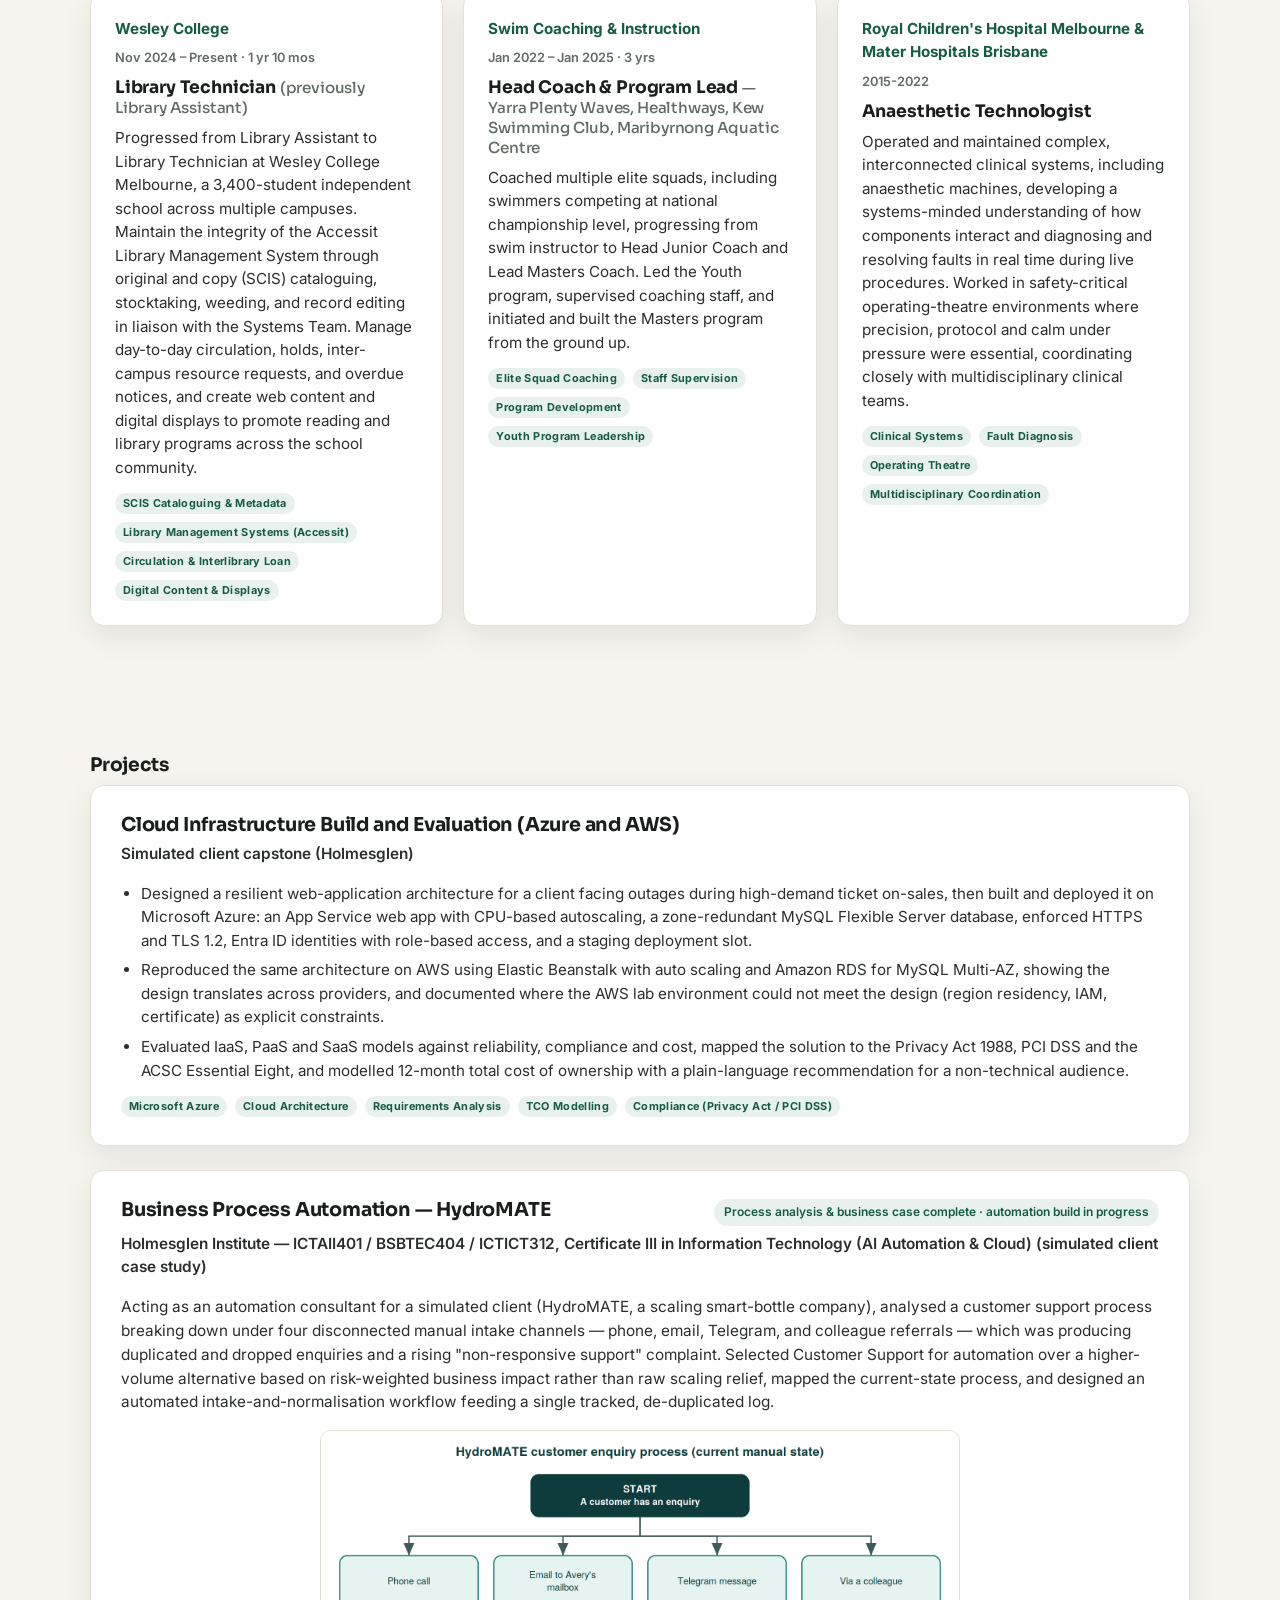
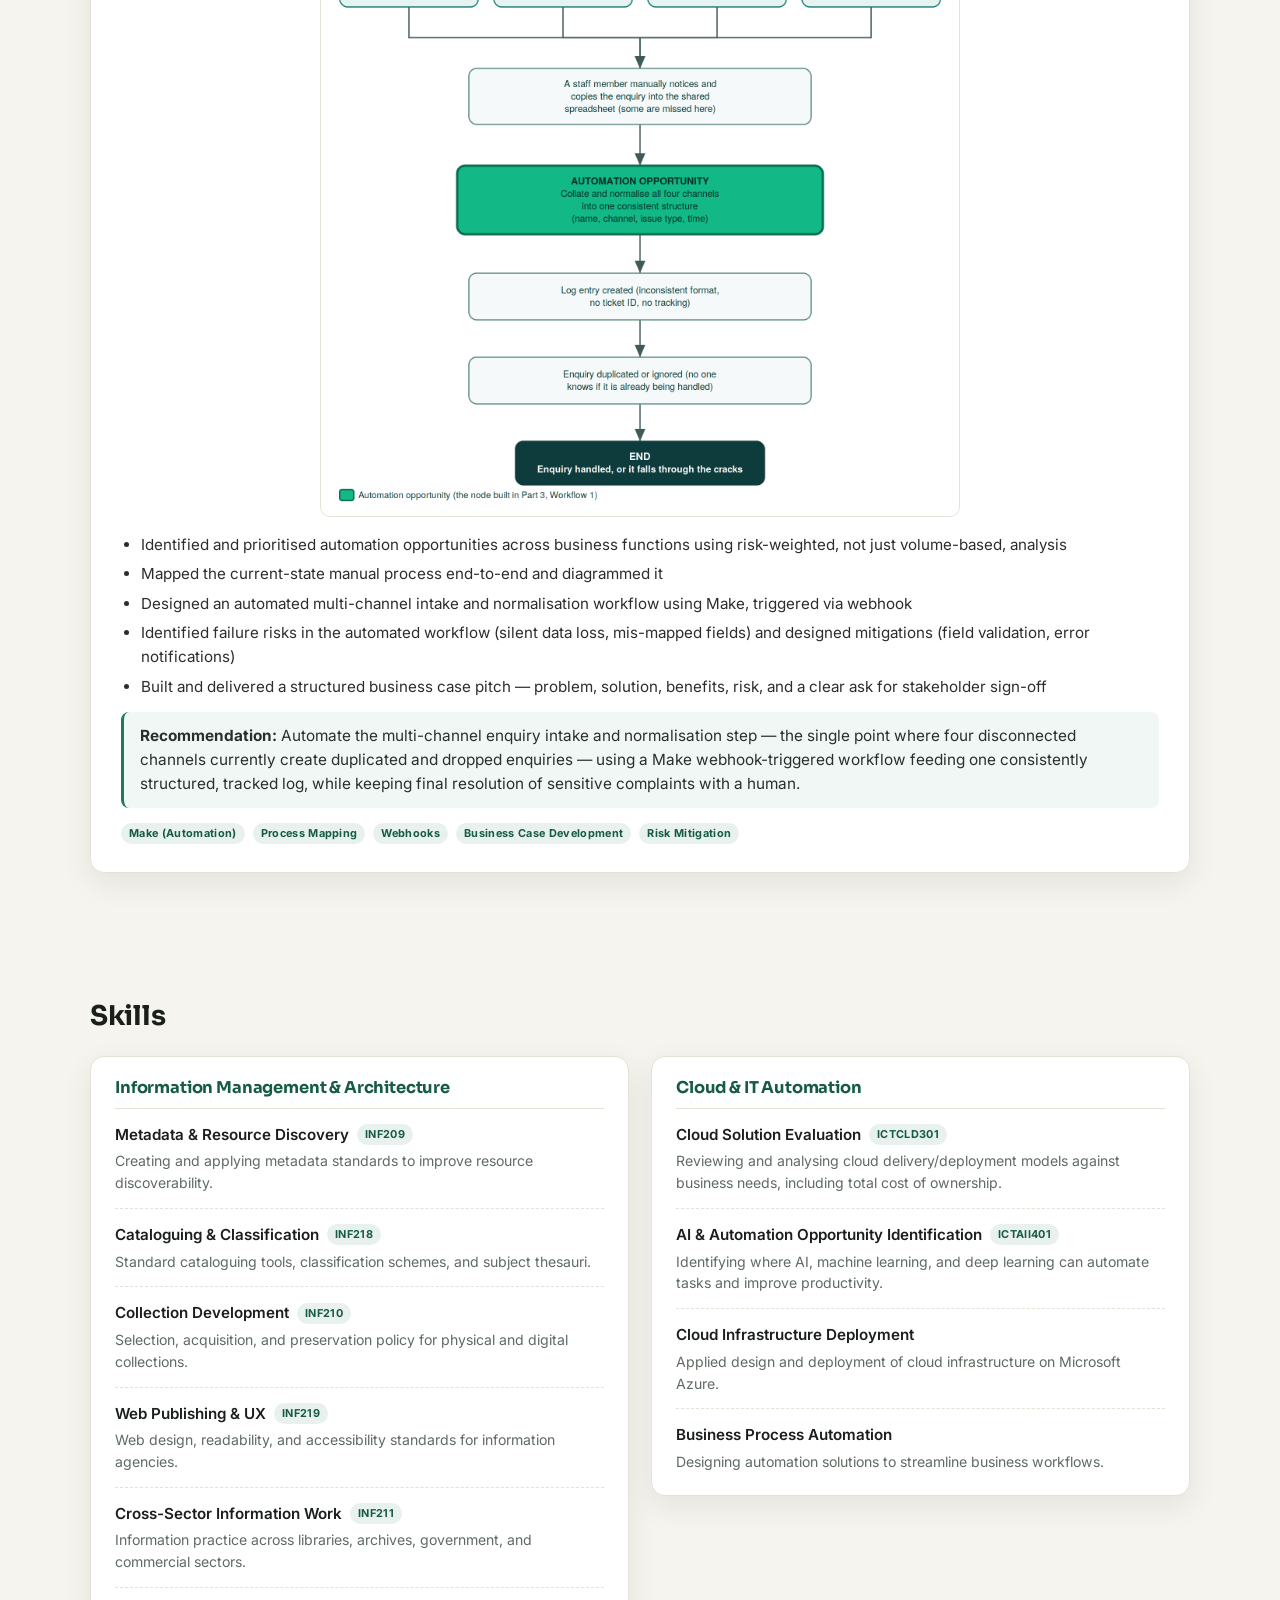
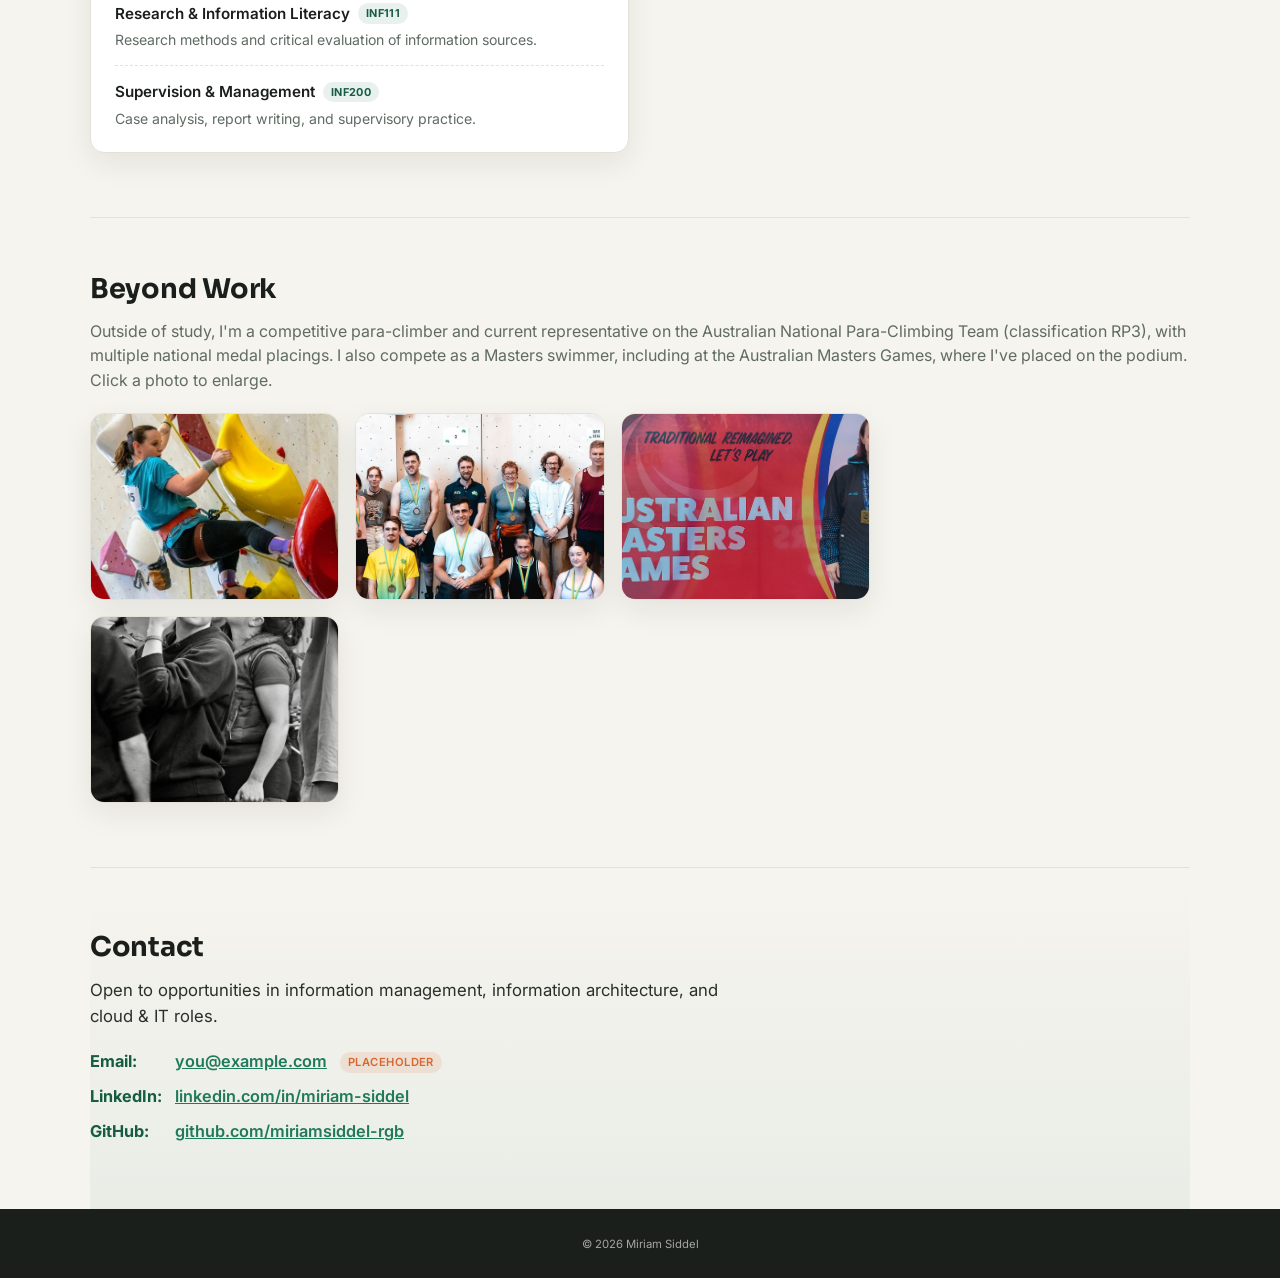
==== commit f10d03ae: "Update Cloud project card to dual-cloud build and evaluation Retitled and rewrote the Cloud project " ====
--- a/index.html
+++ b/index.html
@@ -122,19 +122,14 @@
       <h3>Projects</h3>
       <div class="project-card">
         <div class="project-header">
-          <h4>Cloud Migration Evaluation & Recommendation</h4>
-          <span class="project-status">Requirements & recommendation complete · build & deployment in progress</span>
-        </div>
-        <p class="project-context">Holmesglen Institute — ICTCLD301, Certificate III in Information Technology (simulated client case study)</p>
-        <p>Acting as a cloud consultant for a simulated client engagement, ran a full evaluation cycle for a ticketing platform whose site was crashing during high-demand ticket on-sales — one on-sale stayed down for 90 minutes and pushed roughly 70% of that show's tickets to secondary resellers. Elicited requirements through a structured client meeting, evaluated cloud service models (IaaS/PaaS/SaaS) and three concrete platforms (Microsoft Azure, AWS, Render) against reliability, compliance and cost, then delivered a technical recommendation alongside a plain-language cost estimate for a non-technical CEO audience.</p>
+          <h4>Cloud Infrastructure Build and Evaluation (Azure and AWS)</h4>
+        </div>
+        <p class="project-context">Simulated client capstone (Holmesglen)</p>
         <ul class="project-points">
-          <li>Ran a structured client requirements meeting and produced a full requirements specification</li>
-          <li>Evaluated cloud service and deployment models against reliability, compliance and budget constraints</li>
-          <li>Compared Microsoft Azure, AWS, and Render on capability, cost model, and data residency</li>
-          <li>Mapped the solution against the Privacy Act 1988, PCI DSS, and the ACSC Essential Eight</li>
-          <li>Modelled 12-month total cost of ownership and translated it into a plain-language estimate for a CEO audience</li>
+          <li>Designed a resilient web-application architecture for a client facing outages during high-demand ticket on-sales, then built and deployed it on Microsoft Azure: an App Service web app with CPU-based autoscaling, a zone-redundant MySQL Flexible Server database, enforced HTTPS and TLS 1.2, Entra ID identities with role-based access, and a staging deployment slot.</li>
+          <li>Reproduced the same architecture on AWS using Elastic Beanstalk with auto scaling and Amazon RDS for MySQL Multi-AZ, showing the design translates across providers, and documented where the AWS lab environment could not meet the design (region residency, IAM, certificate) as explicit constraints.</li>
+          <li>Evaluated IaaS, PaaS and SaaS models against reliability, compliance and cost, mapped the solution to the Privacy Act 1988, PCI DSS and the ACSC Essential Eight, and modelled 12-month total cost of ownership with a plain-language recommendation for a non-technical audience.</li>
         </ul>
-        <p class="project-outcome"><strong>Recommendation:</strong> Microsoft Azure App Service (auto-scaling) with a zone-redundant Azure Database for MySQL — a managed PaaS platform projected to absorb on-sale traffic spikes automatically for roughly $520–620/month with a reserved foundation, directly addressing the reliability failure at the centre of the brief.</p>
         <div class="exp-tags">
           <span class="unit-tag">Microsoft Azure</span>
           <span class="unit-tag">Cloud Architecture</span>
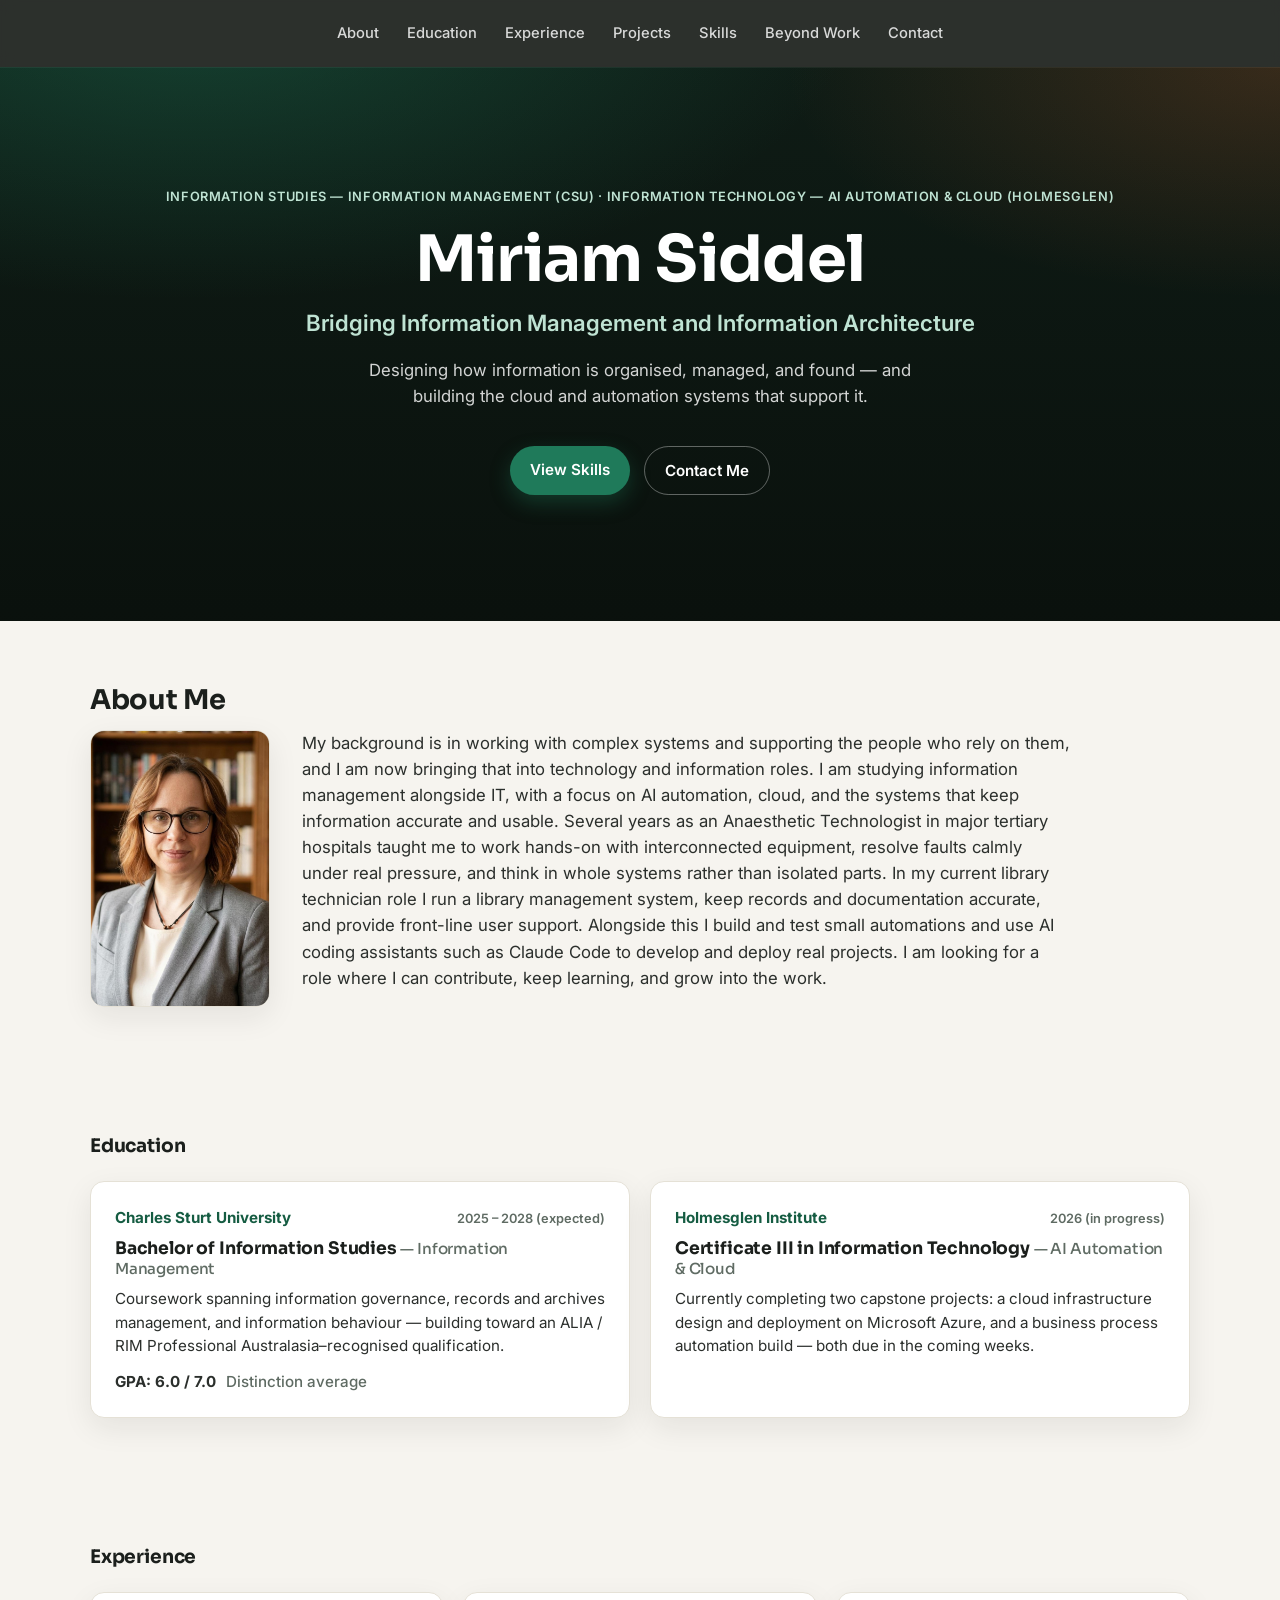
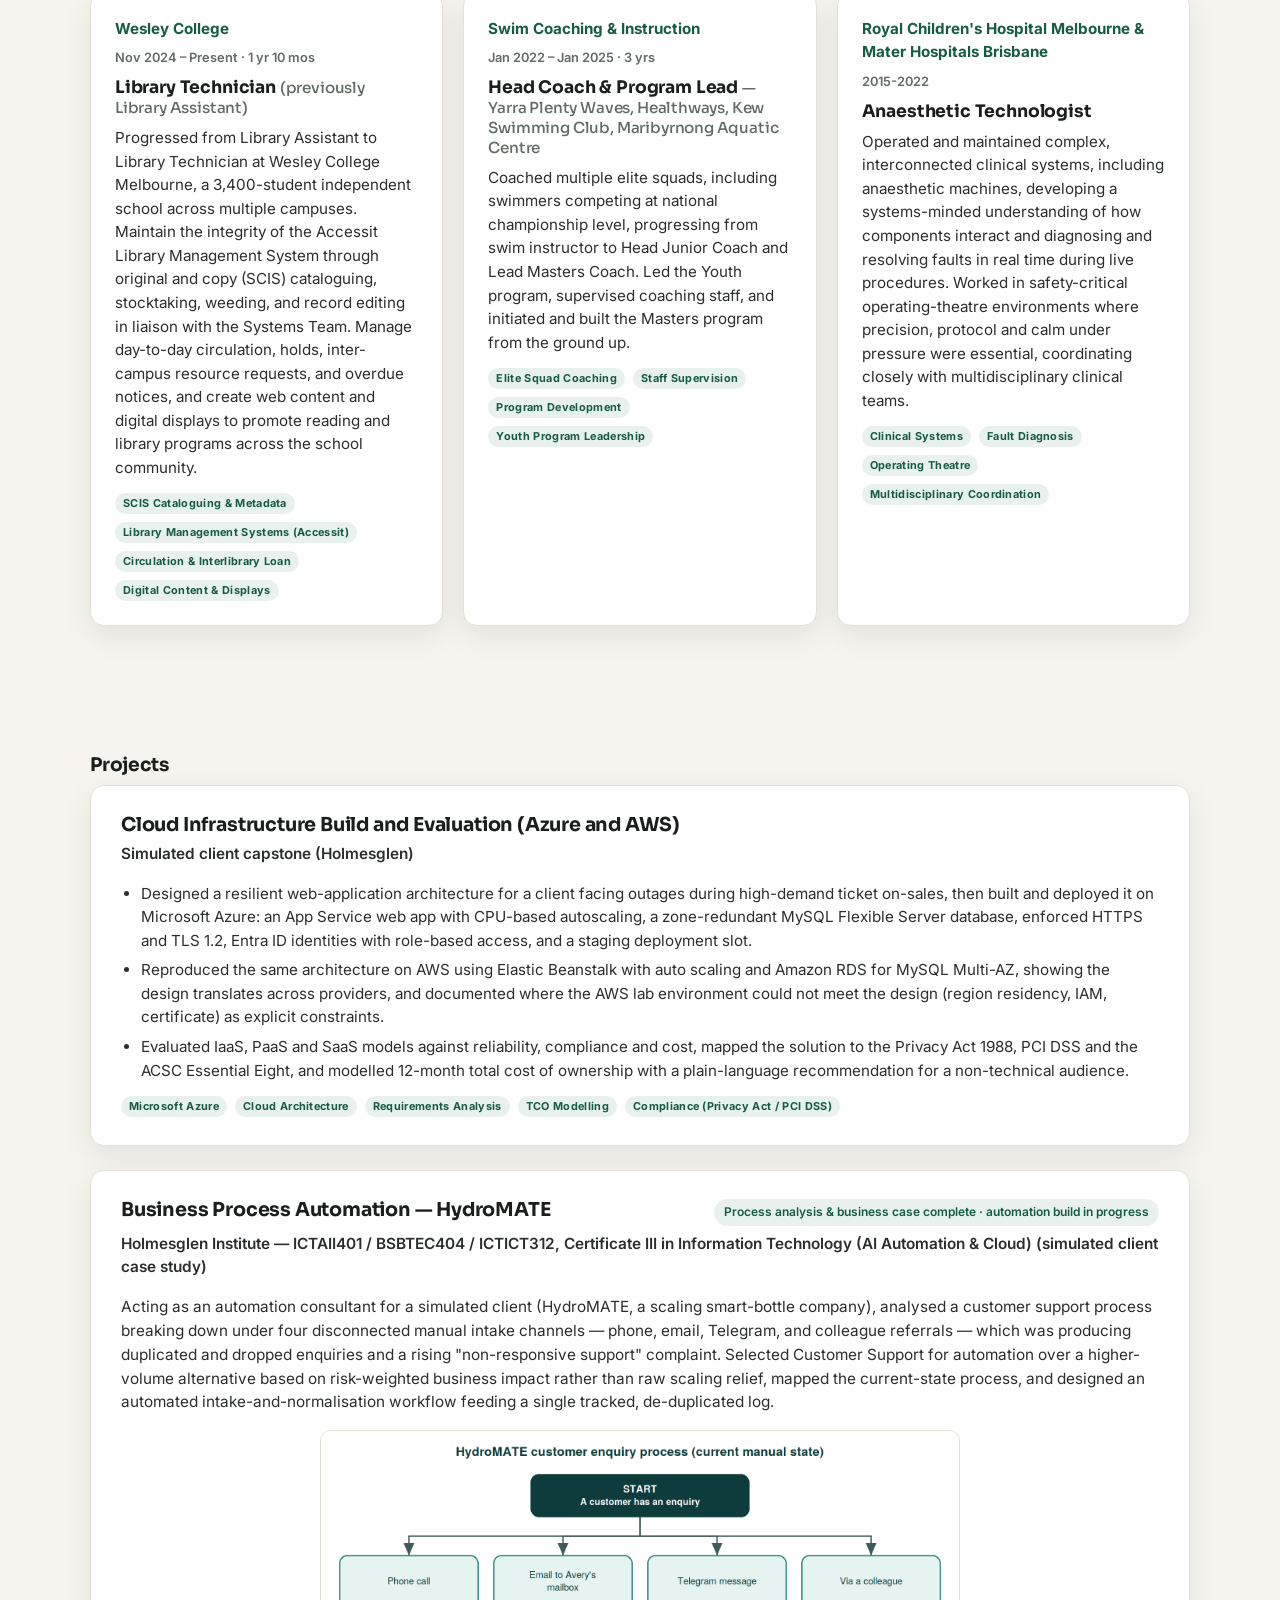
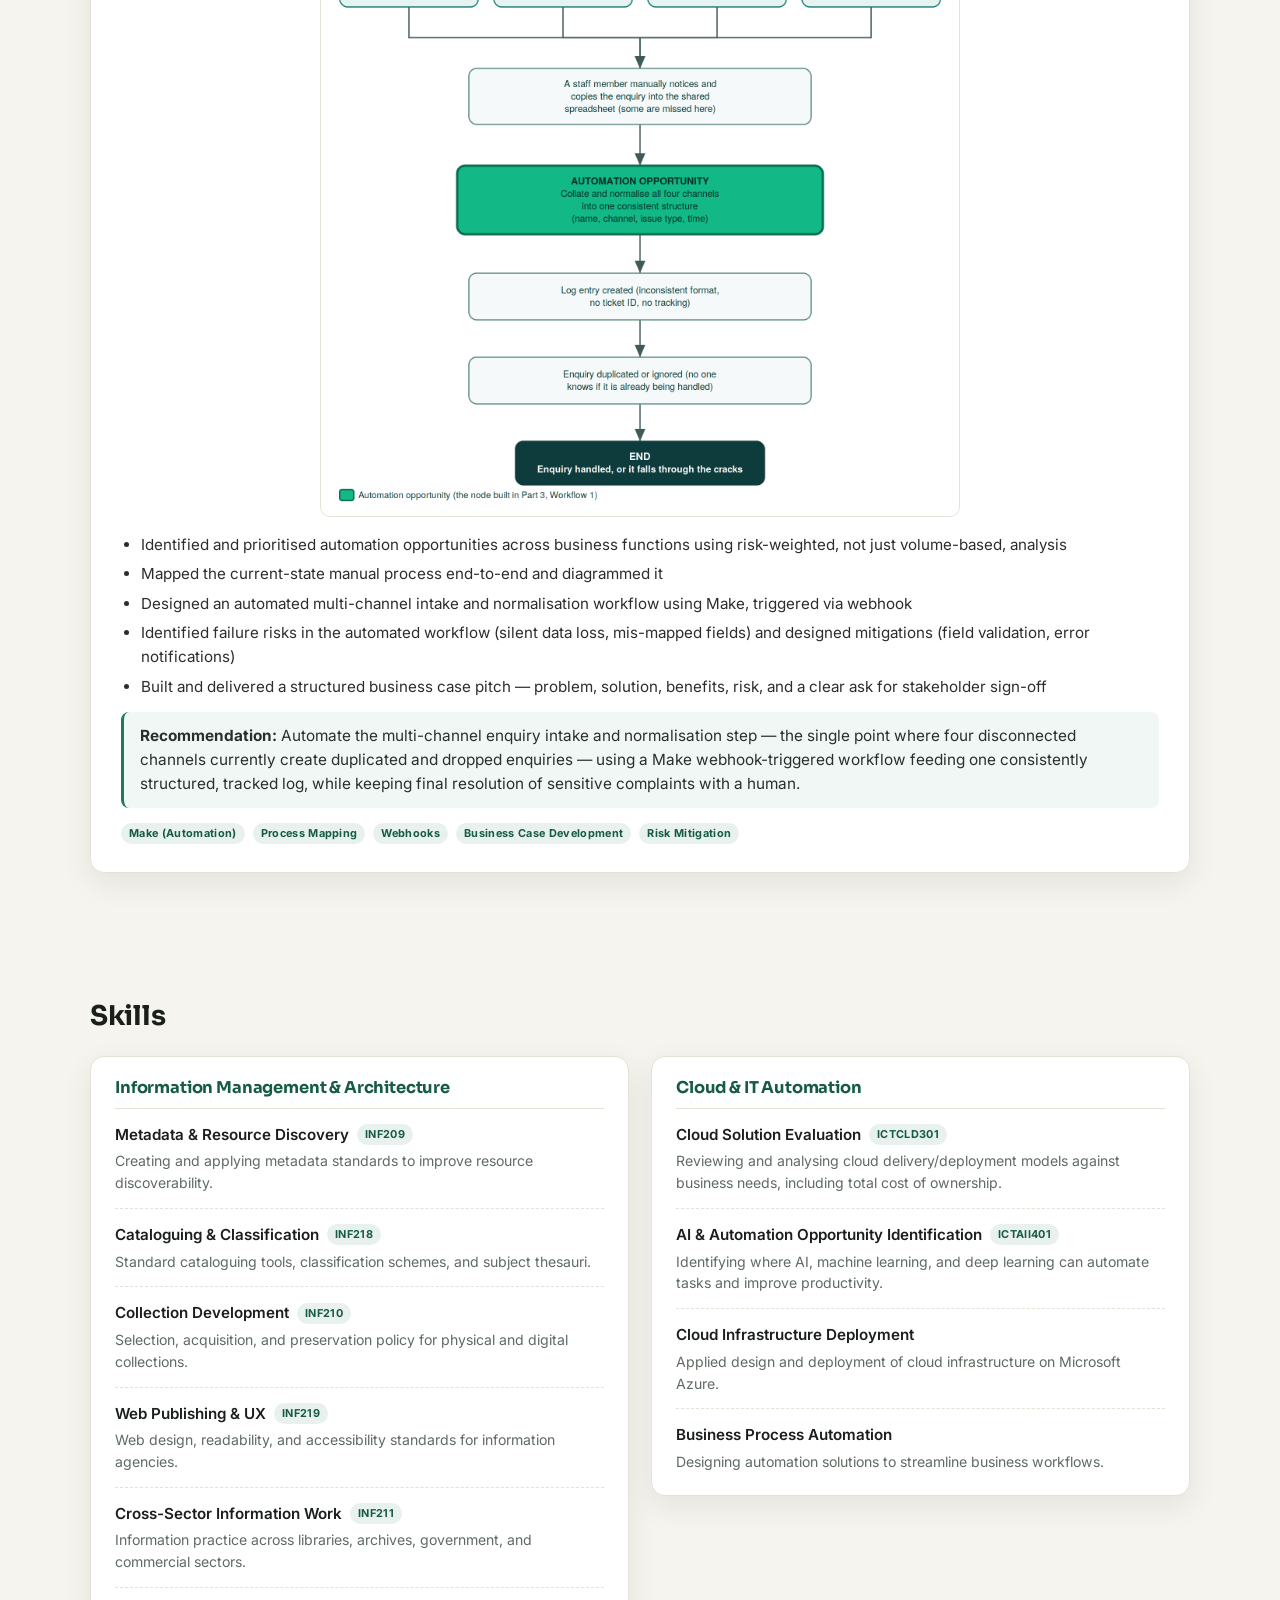
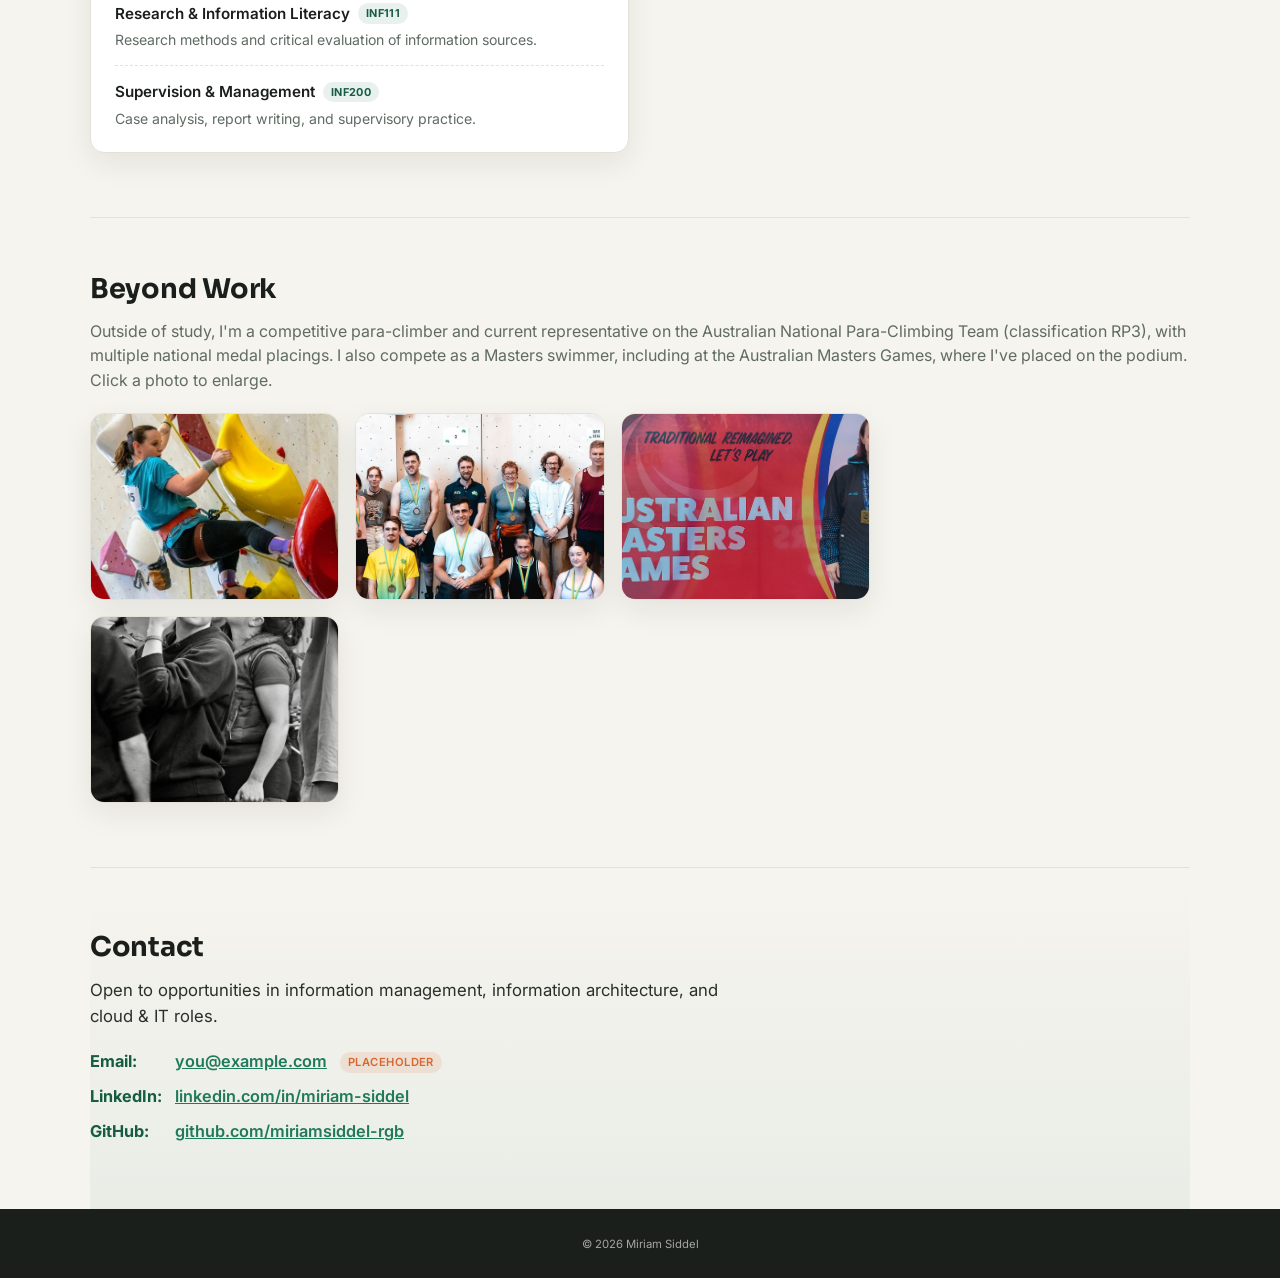
==== commit 0ec41c04: "Add new image, reword hero tagline, and update IT page content Co-Authored-By: Claude Sonnet 5 <nore" ====
--- a/index.html
+++ b/index.html
@@ -31,7 +31,7 @@
         <span class="eyebrow">Information Studies — Information Management (CSU) · Information Technology — AI Automation & Cloud (Holmesglen)</span>
         <h1 class="hero-name">Miriam Siddel</h1>
         <p class="hero-tagline">Bridging Information Management and Information Architecture</p>
-        <p class="hero-desc">I design how information is organised, managed, and found — and build the cloud and automation systems that support it.</p>
+        <p class="hero-desc">Designing how information is organised, managed, and found — and building the cloud and automation systems that support it.</p>
         <p class="cta-row">
           <a class="btn" href="#skills">View Skills</a>
           <a class="btn ghost" href="#contact">Contact Me</a>
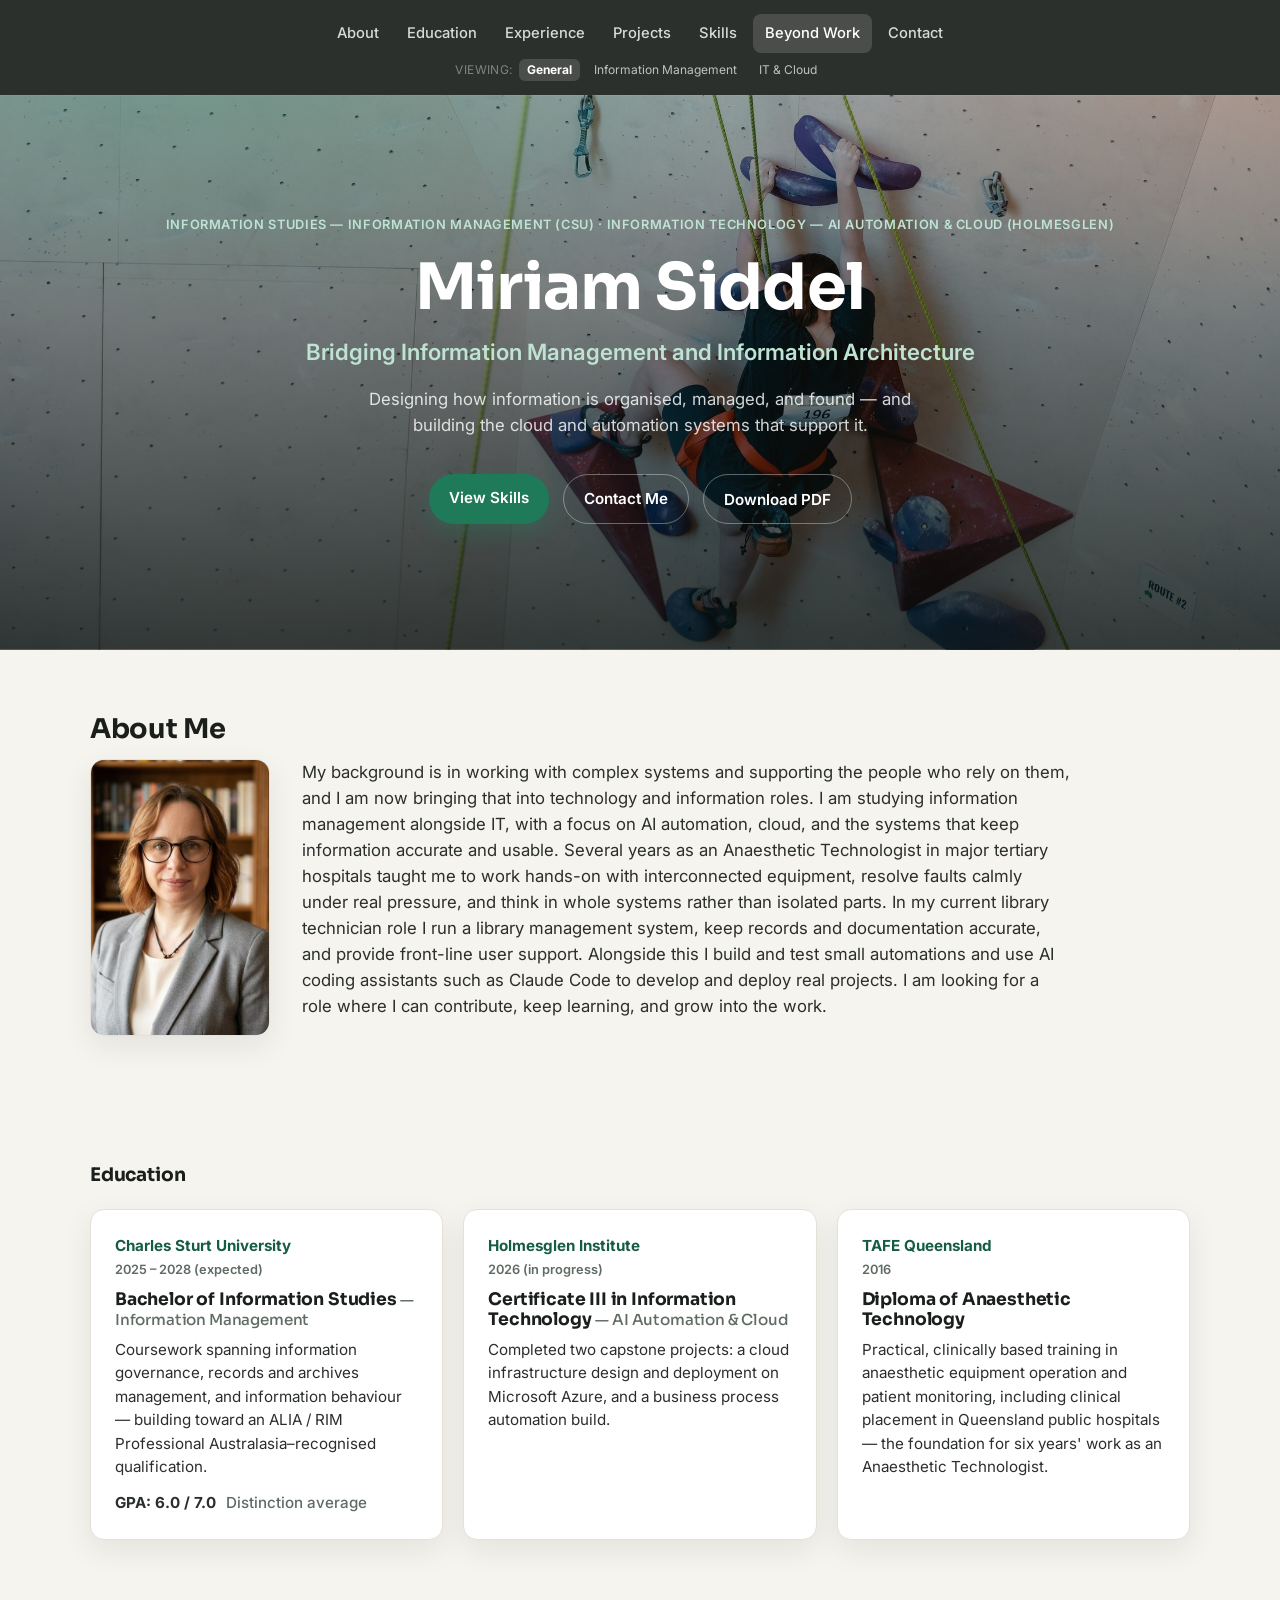
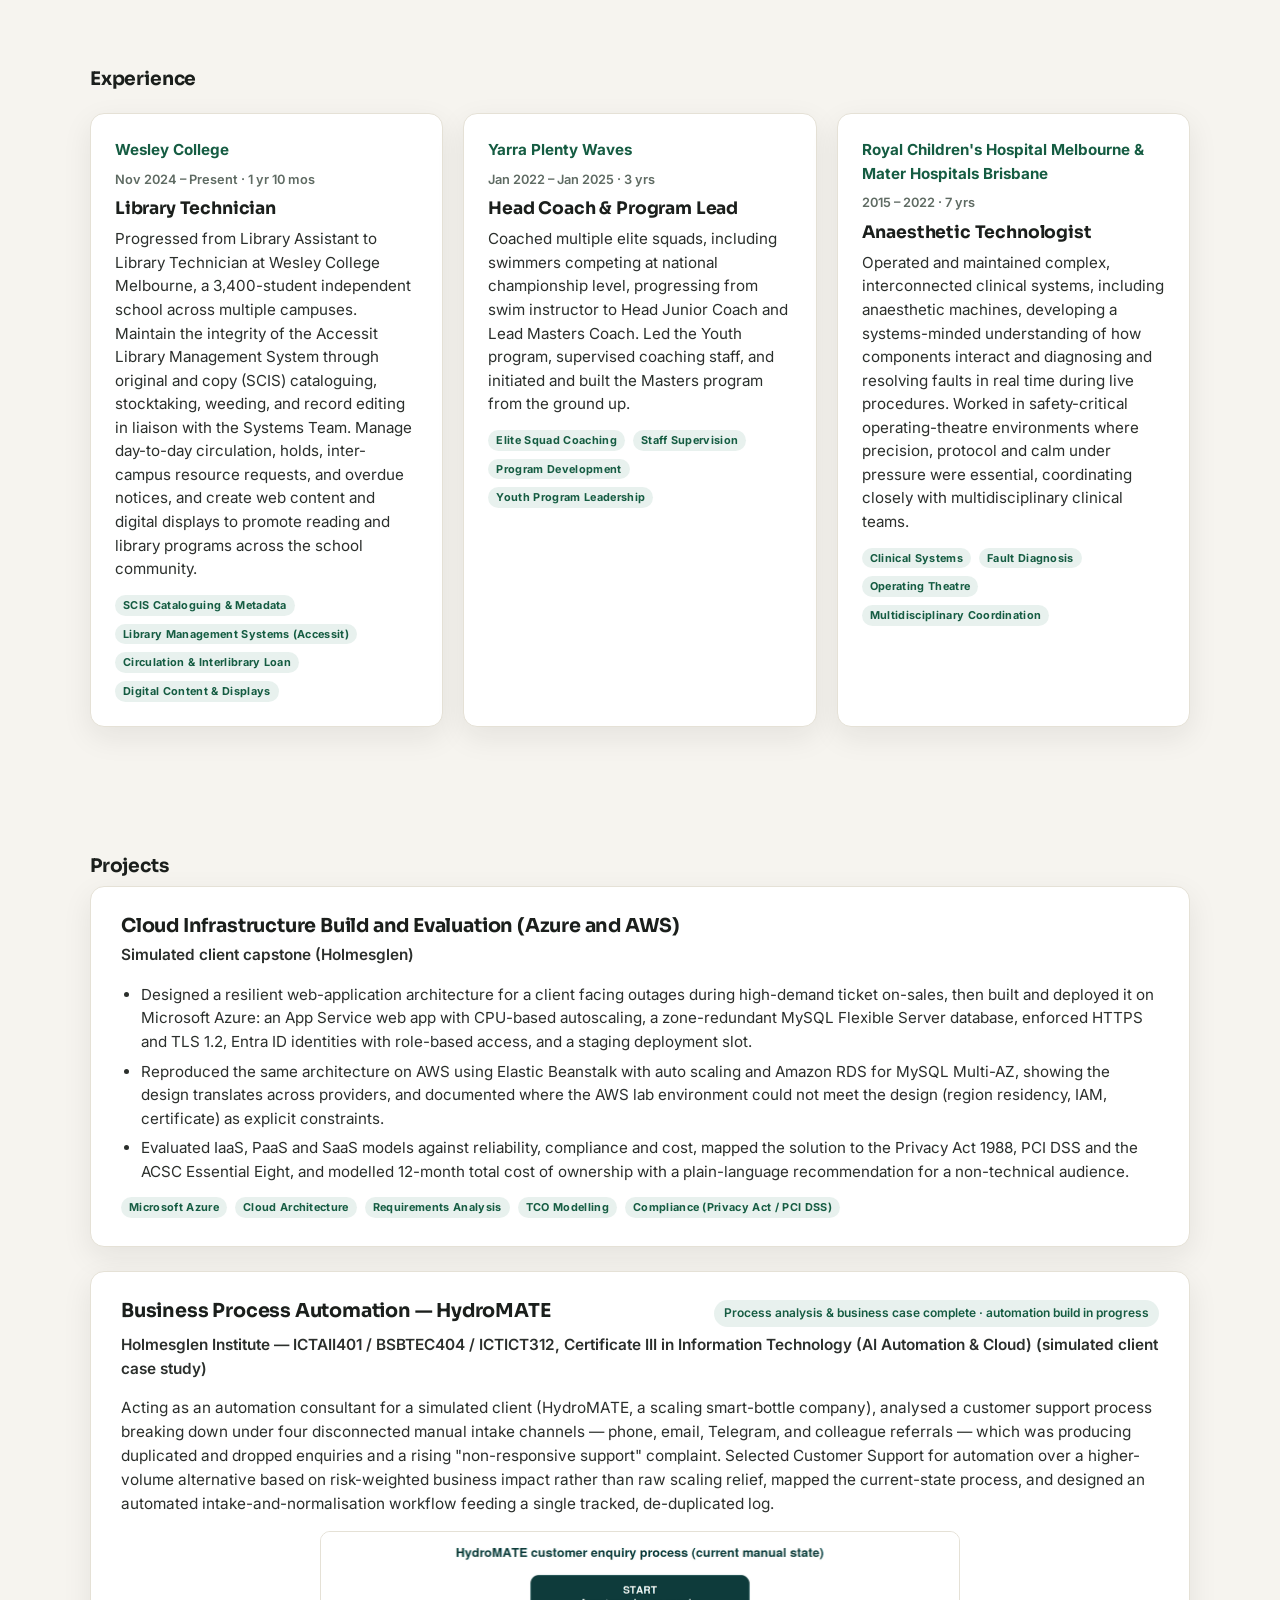
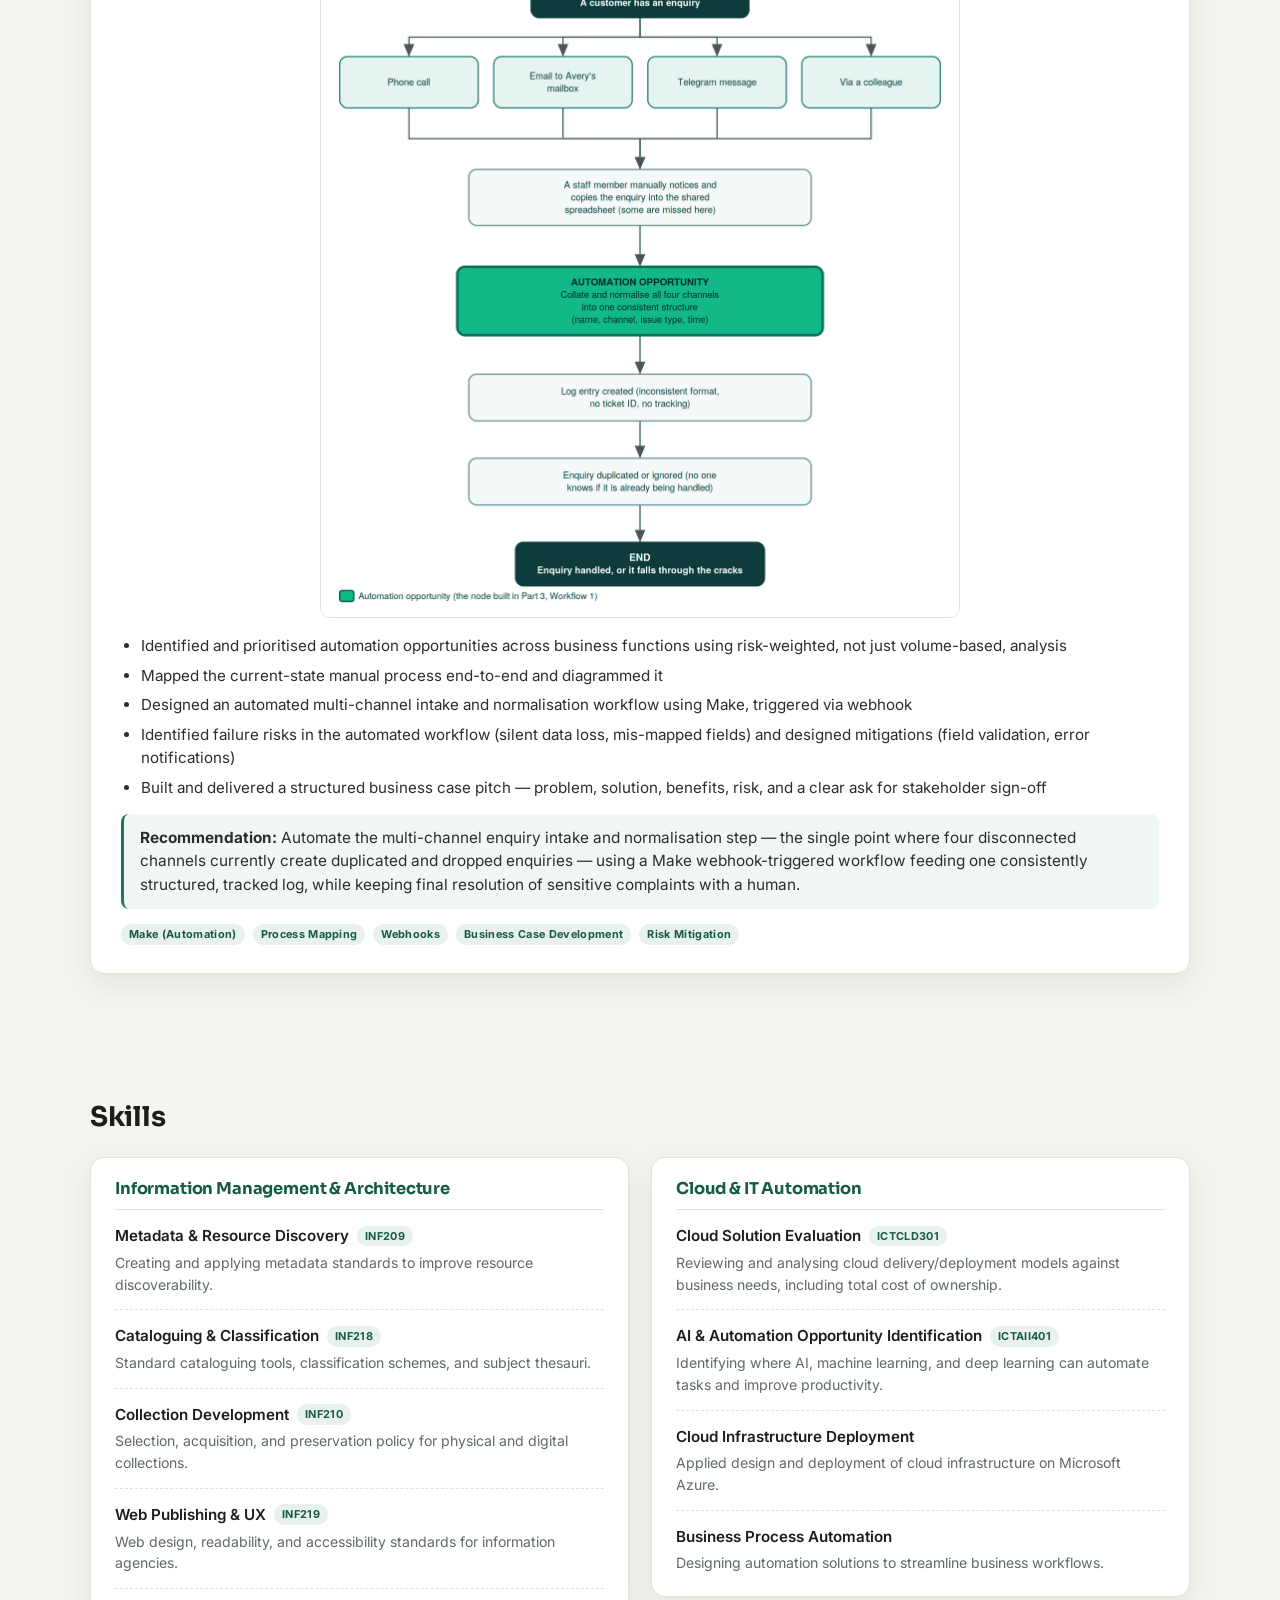
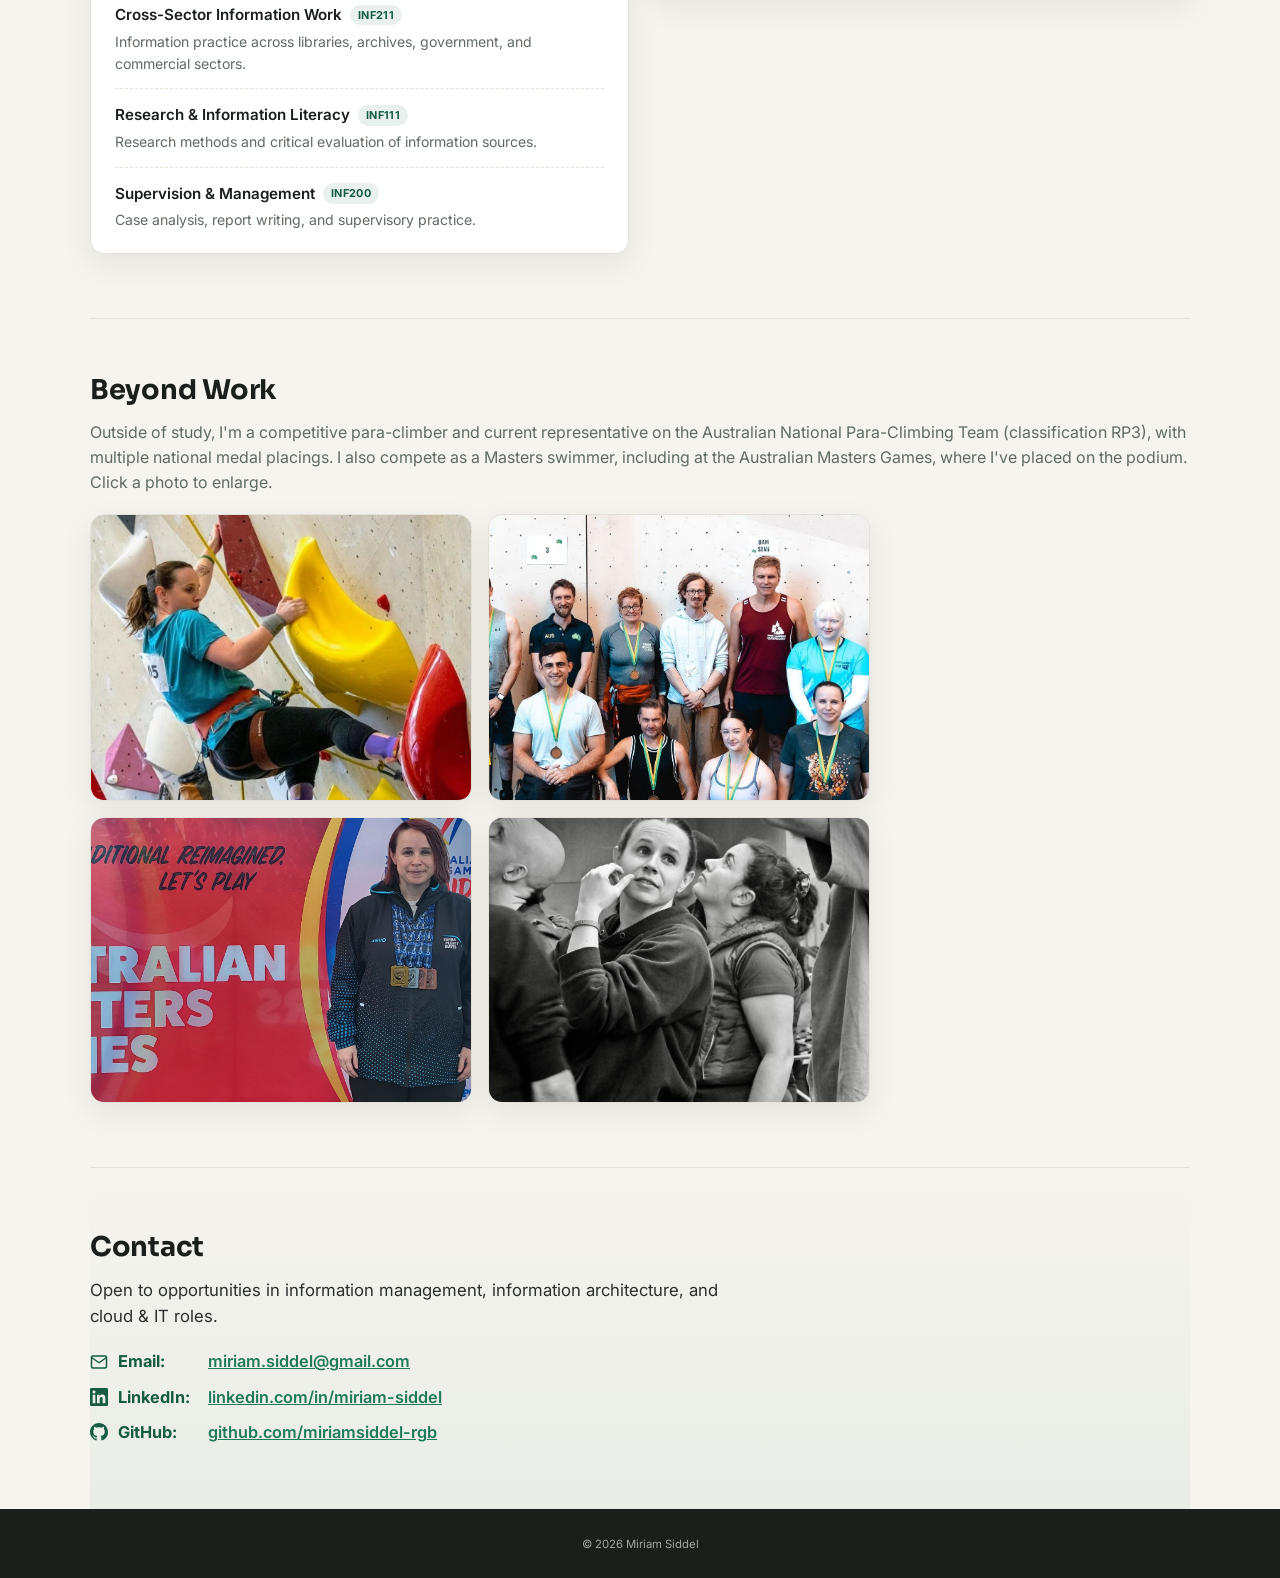
==== commit 0c84a4f4: "Fix layout bugs, sync content across pages, and add resume polish - Fix hero background image path (" ====
--- a/index.html
+++ b/index.html
@@ -3,8 +3,14 @@
 <head>
   <meta charset="utf-8" />
   <meta name="viewport" content="width=device-width,initial-scale=1" />
-  <meta name="description" content="Miriam Siddel — Information Management and Cloud & AI Automation. Bridging information architecture with cloud and automation systems." />
-  <title>Miriam Siddel — Information Management & Cloud/AI</title>
+  <meta name="description" content="Miriam Siddel — bridging information management with cloud, AI automation, and IT systems work." />
+  <title>Miriam Siddel — Information Management & IT/Cloud</title>
+  <link rel="icon" href="data:image/svg+xml,%3Csvg xmlns='http://www.w3.org/2000/svg' viewBox='0 0 100 100'%3E%3Crect width='100' height='100' rx='20' fill='%231f7a5a'/%3E%3Ctext x='50' y='68' font-family='Georgia,serif' font-size='52' font-weight='700' fill='%23fff' text-anchor='middle'%3EMS%3C/text%3E%3C/svg%3E">
+  <meta property="og:type" content="website">
+  <meta property="og:title" content="Miriam Siddel — Information Management & IT/Cloud">
+  <meta property="og:description" content="Bridging information management with cloud, AI automation, and IT systems work.">
+  <meta property="og:url" content="https://miriamsiddel-rgb.github.io/miriam_siddel_resume/">
+  <meta property="og:image" content="https://miriamsiddel-rgb.github.io/miriam_siddel_resume/assets/images/hero.jpg">
   <link rel="preconnect" href="https://fonts.googleapis.com">
   <link rel="preconnect" href="https://fonts.gstatic.com" crossorigin>
   <link href="https://fonts.googleapis.com/css2?family=Inter:wght@400;500;600;700&family=Sora:wght@600;700&display=swap" rel="stylesheet">
@@ -22,6 +28,12 @@
         <a href="#beyond-work">Beyond Work</a>
         <a href="#contact">Contact</a>
       </nav>
+      <nav class="version-switch" aria-label="Resume version">
+        <span>Viewing:</span>
+        <a href="index.html" class="active">General</a>
+        <a href="im/index.html">Information Management</a>
+        <a href="it/index.html">IT &amp; Cloud</a>
+      </nav>
     </div>
   </header>
 
@@ -35,6 +47,7 @@
         <p class="cta-row">
           <a class="btn" href="#skills">View Skills</a>
           <a class="btn ghost" href="#contact">Contact Me</a>
+          <button type="button" class="btn ghost" id="printBtn">Download PDF</button>
         </p>
       </div>
     </section>
@@ -65,7 +78,15 @@
             <span class="edu-dates">2026 (in progress)</span>
           </div>
           <h4>Certificate III in Information Technology <span class="edu-spec">— AI Automation & Cloud</span></h4>
-          <p>Currently completing two capstone projects: a cloud infrastructure design and deployment on Microsoft Azure, and a business process automation build — both due in the coming weeks.</p>
+          <p>Completed two capstone projects: a cloud infrastructure design and deployment on Microsoft Azure, and a business process automation build.</p>
+        </article>
+        <article class="edu-card">
+          <div class="edu-meta">
+            <span class="edu-org">TAFE Queensland</span>
+            <span class="edu-dates">2016</span>
+          </div>
+          <h4>Diploma of Anaesthetic Technology</h4>
+          <p>Practical, clinically based training in anaesthetic equipment operation and patient monitoring, including clinical placement in Queensland public hospitals — the foundation for six years' work as an Anaesthetic Technologist.</p>
         </article>
       </div>
     </section>
@@ -78,7 +99,7 @@
             <span class="edu-org">Wesley College</span>
             <span class="edu-dates">Nov 2024 – Present · 1 yr 10 mos</span>
           </div>
-          <h4>Library Technician <span class="edu-spec">(previously Library Assistant)</span></h4>
+          <h4>Library Technician</h4>
           <p>Progressed from Library Assistant to Library Technician at Wesley College Melbourne, a 3,400-student independent school across multiple campuses. Maintain the integrity of the Accessit Library Management System through original and copy (SCIS) cataloguing, stocktaking, weeding, and record editing in liaison with the Systems Team. Manage day-to-day circulation, holds, inter-campus resource requests, and overdue notices, and create web content and digital displays to promote reading and library programs across the school community.</p>
           <div class="exp-tags">
             <span class="unit-tag">SCIS Cataloguing & Metadata</span>
@@ -89,10 +110,10 @@
         </article>
         <article class="edu-card">
           <div class="edu-meta">
-            <span class="edu-org">Swim Coaching & Instruction</span>
+            <span class="edu-org">Yarra Plenty Waves</span>
             <span class="edu-dates">Jan 2022 – Jan 2025 · 3 yrs</span>
           </div>
-          <h4>Head Coach & Program Lead <span class="edu-spec">— Yarra Plenty Waves, Healthways, Kew Swimming Club, Maribyrnong Aquatic Centre</span></h4>
+          <h4>Head Coach & Program Lead</h4>
           <p>Coached multiple elite squads, including swimmers competing at national championship level, progressing from swim instructor to Head Junior Coach and Lead Masters Coach. Led the Youth program, supervised coaching staff, and initiated and built the Masters program from the ground up.</p>
           <div class="exp-tags">
             <span class="unit-tag">Elite Squad Coaching</span>
@@ -104,7 +125,7 @@
         <article class="edu-card">
           <div class="edu-meta">
             <span class="edu-org">Royal Children's Hospital Melbourne & Mater Hospitals Brisbane</span>
-            <span class="edu-dates">2015-2022</span>
+            <span class="edu-dates">2015 – 2022 · 7 yrs</span>
           </div>
           <h4>Anaesthetic Technologist</h4>
           <p>Operated and maintained complex, interconnected clinical systems, including anaesthetic machines, developing a systems-minded understanding of how components interact and diagnosing and resolving faults in real time during live procedures. Worked in safety-critical operating-theatre environments where precision, protocol and calm under pressure were essential, coordinating closely with multidisciplinary clinical teams.</p>
@@ -198,7 +219,7 @@
       <h3>Beyond Work</h3>
       <p>Outside of study, I'm a competitive para-climber and current representative on the Australian National Para-Climbing Team (classification RP3), with multiple national medal placings. I also compete as a Masters swimmer, including at the Australian Masters Games, where I've placed on the podium. Click a photo to enlarge.</p>
       <div class="grid">
-        <button class="photo" data-src="assets/images/1.jpg" aria-label="Climber reaching for a yellow hold on a competition wall">
+        <button class="photo" data-src="assets/images/1.jpg" data-pos="50% 20%" aria-label="Climber reaching for a yellow hold on a competition wall">
           <svg viewBox="0 0 200 120" xmlns="http://www.w3.org/2000/svg">
             <defs><linearGradient id="g1" x1="0" y1="0" x2="1" y2="1"><stop offset="0" stop-color="#eef3ee"/><stop offset="1" stop-color="#d8e6de"/></linearGradient></defs>
             <rect width="200" height="120" fill="url(#g1)"/>
@@ -211,7 +232,7 @@
             <ellipse cx="30" cy="90" rx="10" ry="7" fill="#7a5a3c"/>
           </svg>
         </button>
-        <button class="photo" data-src="assets/images/2.jpg" aria-label="Group photo of medalists at a climbing competition">
+        <button class="photo" data-src="assets/images/2.jpg" data-pos="100% 50%" aria-label="Group photo of medalists at a climbing competition">
           <svg viewBox="0 0 200 120" xmlns="http://www.w3.org/2000/svg">
             <defs><linearGradient id="g2" x1="0" y1="0" x2="0" y2="1"><stop offset="0" stop-color="#22201b"/><stop offset="1" stop-color="#12241c"/></linearGradient></defs>
             <rect width="200" height="120" fill="url(#g2)"/>
@@ -228,8 +249,8 @@
             </g>
           </svg>
         </button>
-        <button class="photo" data-src="assets/images/masters-games-medals.jpg" aria-label="Miriam with medals at the Australian Masters Games"></button>
-        <button class="photo" data-src="assets/images/climbing-candid.jpg" aria-label="Black and white candid photo at a climbing event"></button>
+        <button class="photo" data-src="assets/images/masters-games-medals.jpg" data-pos="100% 50%" aria-label="Miriam with medals at the Australian Masters Games"></button>
+        <button class="photo" data-src="assets/images/climbing-candid.jpg" data-pos="50% 15%" aria-label="Black and white candid photo at a climbing event"></button>
       </div>
     </section>
 
@@ -245,9 +266,9 @@
       <h3>Contact</h3>
       <p>Open to opportunities in information management, information architecture, and cloud & IT roles.</p>
       <ul class="contact-list">
-        <li><strong>Email:</strong> <a href="mailto:you@example.com">you@example.com</a> <span class="placeholder-tag">placeholder</span></li>
-        <li><strong>LinkedIn:</strong> <a href="https://www.linkedin.com/in/miriam-siddel-939139266/" target="_blank" rel="noopener">linkedin.com/in/miriam-siddel</a></li>
-        <li><strong>GitHub:</strong> <a href="https://github.com/miriamsiddel-rgb" target="_blank" rel="noopener">github.com/miriamsiddel-rgb</a></li>
+        <li><svg class="contact-icon" viewBox="0 0 24 24" fill="none" stroke="currentColor" stroke-width="2" stroke-linecap="round" stroke-linejoin="round" aria-hidden="true"><rect x="2" y="4" width="20" height="16" rx="2"/><path d="m22 6-10 7L2 6"/></svg><strong>Email:</strong> <a href="mailto:miriam.siddel@gmail.com">miriam.siddel@gmail.com</a></li>
+        <li><svg class="contact-icon" viewBox="0 0 24 24" fill="currentColor" aria-hidden="true"><path d="M20.447 20.452h-3.554v-5.569c0-1.328-.027-3.037-1.852-3.037-1.853 0-2.136 1.445-2.136 2.939v5.667H9.351V9h3.414v1.561h.046c.477-.9 1.637-1.85 3.37-1.85 3.601 0 4.267 2.37 4.267 5.455v6.286zM5.337 7.433c-1.144 0-2.063-.926-2.063-2.065 0-1.138.92-2.063 2.063-2.063 1.14 0 2.064.925 2.064 2.063 0 1.139-.925 2.065-2.064 2.065zm1.782 13.019H3.555V9h3.564v11.452zM22.225 0H1.771C.792 0 0 .774 0 1.729v20.542C0 23.227.792 24 1.771 24h20.451C23.2 24 24 23.227 24 22.271V1.729C24 .774 23.2 0 22.222 0h.003z"/></svg><strong>LinkedIn:</strong> <a href="https://www.linkedin.com/in/miriam-siddel-939139266/" target="_blank" rel="noopener">linkedin.com/in/miriam-siddel</a></li>
+        <li><svg class="contact-icon" viewBox="0 0 16 16" fill="currentColor" aria-hidden="true"><path d="M8 0C3.58 0 0 3.58 0 8c0 3.54 2.29 6.53 5.47 7.59.4.07.55-.17.55-.38 0-.19-.01-.82-.01-1.49-2.01.37-2.53-.49-2.69-.94-.09-.23-.48-.94-.82-1.13-.28-.15-.68-.52-.01-.53.63-.01 1.08.58 1.23.82.72 1.21 1.87.87 2.33.66.07-.52.28-.87.51-1.07-1.78-.2-3.64-.89-3.64-3.95 0-.87.31-1.59.82-2.15-.08-.2-.36-1.02.08-2.12 0 0 .67-.21 2.2.82.64-.18 1.32-.27 2-.27.68 0 1.36.09 2 .27 1.53-1.04 2.2-.82 2.2-.82.44 1.1.16 1.92.08 2.12.51.56.82 1.27.82 2.15 0 3.07-1.87 3.75-3.65 3.95.29.25.54.73.54 1.48 0 1.07-.01 1.93-.01 2.2 0 .21.15.46.55.38A8.013 8.013 0 0 0 16 8c0-4.42-3.58-8-8-8z"/></svg><strong>GitHub:</strong> <a href="https://github.com/miriamsiddel-rgb" target="_blank" rel="noopener">github.com/miriamsiddel-rgb</a></li>
       </ul>
     </section>
   </main>
--- a/assets/styles.css
+++ b/assets/styles.css
@@ -37,7 +37,7 @@
   backdrop-filter:blur(8px);
   box-shadow:0 1px 0 rgba(255,255,255,0.06);
 }
-.site-header .container{display:flex;align-items:center;justify-content:center;padding-top:14px;padding-bottom:14px;flex-wrap:wrap;gap:10px}
+.site-header .container{display:flex;flex-direction:column;align-items:center;justify-content:center;padding-top:14px;padding-bottom:14px;gap:6px}
 .nav{display:flex;flex-wrap:wrap;gap:4px;justify-content:center}
 .nav a{
   color:rgba(255,255,255,0.82);text-decoration:none;
@@ -45,6 +45,14 @@
   transition:background .15s ease,color .15s ease;
 }
 .nav a:hover{background:rgba(255,255,255,0.1);color:#fff}
+.nav a.active{background:rgba(255,255,255,0.14);color:#fff}
+main section[id]{scroll-margin-top:100px}
+
+.version-switch{display:flex;flex-wrap:wrap;gap:6px;justify-content:center;align-items:center;font-size:.75rem}
+.version-switch span{text-transform:uppercase;letter-spacing:.04em;color:rgba(255,255,255,0.4)}
+.version-switch a{color:rgba(255,255,255,0.7);text-decoration:none;padding:2px 8px;border-radius:6px;transition:background .15s ease,color .15s ease}
+.version-switch a:hover{background:rgba(255,255,255,0.1);color:#fff}
+.version-switch a.active{color:#fff;font-weight:700;background:rgba(255,255,255,0.14)}
 
 /* Hero */
 .hero{
@@ -54,7 +62,7 @@
     radial-gradient(1100px 480px at 15% -10%, rgba(31,122,90,0.4), transparent 60%),
     radial-gradient(900px 420px at 100% 0%, rgba(217,102,47,0.2), transparent 55%),
     linear-gradient(180deg, rgba(8,12,9,0.35) 0%, rgba(8,12,9,0.8) 100%),
-    url('assets/images/hero.jpg');
+    url('images/hero.jpg');
   background-size:cover,cover,cover,cover;
   background-position:center,center,center,center 15%;
   background-repeat:no-repeat;
@@ -80,6 +88,7 @@
 .btn:hover{transform:translateY(-2px);box-shadow:0 12px 28px rgba(31,122,90,0.4);background:var(--accent-dark)}
 .btn.ghost{background:transparent;color:#fff;border:1px solid rgba(255,255,255,0.35);box-shadow:none}
 .btn.ghost:hover{background:rgba(255,255,255,0.1);border-color:rgba(255,255,255,0.55)}
+button.btn{border:0;font-family:inherit;cursor:pointer}
 
 /* Sections */
 .about,.skills,.gallery,.contact{padding:64px 0}
@@ -101,6 +110,7 @@
 /* Education */
 .education{padding:64px 0}
 .education-grid{display:grid;grid-template-columns:repeat(auto-fit,minmax(280px,1fr));gap:20px;margin-top:24px}
+.education .edu-meta{flex-direction:column;align-items:flex-start;gap:2px}
 .edu-card{
   background:var(--card);border:1px solid var(--border);border-radius:var(--radius);
   padding:24px;box-shadow:var(--shadow);
@@ -147,15 +157,15 @@
 
 /* Skills */
 .skills-columns{
-  display:grid;grid-template-columns:1fr 1fr;
-  gap:22px;margin-top:24px;align-items:start;
+  columns:2 320px;column-gap:22px;margin-top:24px;
 }
 @media (max-width:700px){
-  .skills-columns{grid-template-columns:1fr}
+  .skills-columns{columns:1}
 }
 .skills-group{
-  margin:0;background:var(--card);border:1px solid var(--border);border-radius:var(--radius);
+  margin:0 0 22px;background:var(--card);border:1px solid var(--border);border-radius:var(--radius);
   padding:22px 24px;box-shadow:var(--shadow);
+  break-inside:avoid;-webkit-column-break-inside:avoid;
 }
 .skills-group h4{font-size:1.02rem;color:var(--accent-dark);margin:0 0 14px;padding-bottom:10px;border-bottom:1px solid var(--border)}
 .skill-grid{list-style:none;padding:0;margin:0;display:flex;flex-direction:column;gap:14px}
@@ -177,7 +187,10 @@
 /* Gallery / Beyond Work */
 .gallery p{color:var(--muted)}
 #beyond-work{padding-top:56px;padding-bottom:64px;border-top:1px solid var(--border)}
-#beyond-work .grid{max-width:780px}
+#beyond-work .grid{max-width:780px;grid-template-columns:repeat(2,1fr)}
+@media (max-width:480px){
+  #beyond-work .grid{grid-template-columns:1fr}
+}
 .grid{display:grid;grid-template-columns:repeat(auto-fit,minmax(200px,1fr));gap:16px;margin-top:20px}
 .photo{
   background:var(--card);border:1px solid var(--border);padding:0;
@@ -210,8 +223,9 @@
 .contact p{font-size:1.05rem;color:#2b2f2c;max-width:60ch}
 .contact a{font-weight:600}
 .contact-list{list-style:none;padding:0;margin:20px 0 0;display:flex;flex-direction:column;gap:10px}
-.contact-list li{font-size:1.02rem;color:#2b2f2c}
+.contact-list li{font-size:1.02rem;color:#2b2f2c;display:flex;align-items:center;gap:10px}
 .contact-list strong{display:inline-block;min-width:80px;color:var(--accent-dark)}
+.contact-icon{width:18px;height:18px;flex-shrink:0;color:var(--accent-dark)}
 .placeholder-tag{
   display:inline-block;margin-left:8px;font-size:.7rem;font-weight:600;text-transform:uppercase;
   letter-spacing:.04em;color:var(--rust);background:rgba(217,102,47,0.12);
@@ -237,3 +251,20 @@
   .hero-tagline{font-size:1.05rem}
   .about,.skills,.gallery,.contact{padding:48px 0}
 }
+
+/* Print */
+@media print{
+  @page{margin:1.5cm}
+  body{background:#fff;color:#000}
+  .site-header,.cta-row,.modal,.site-footer,#beyond-work .grid{display:none !important}
+  .hero{background:none !important;background-color:transparent !important;padding:12px 0 24px}
+  .eyebrow,.hero-tagline,.hero-desc,.hero-name{color:#000 !important}
+  .container{max-width:100%}
+  a{color:#000;text-decoration:underline}
+  .edu-card,.project-card,.skills-group{box-shadow:none;border:1px solid #ccc;break-inside:avoid;page-break-inside:avoid}
+  .education-grid,.skills-columns{display:block !important}
+  .education-grid>*{margin-bottom:16px}
+  .unit-tag{background:none;border:1px solid #999;color:#000}
+  .project-outcome{background:none;border-left:2px solid #000}
+  .about,.education,.experience,.projects,.skills,.gallery,.contact{padding:20px 0}
+}
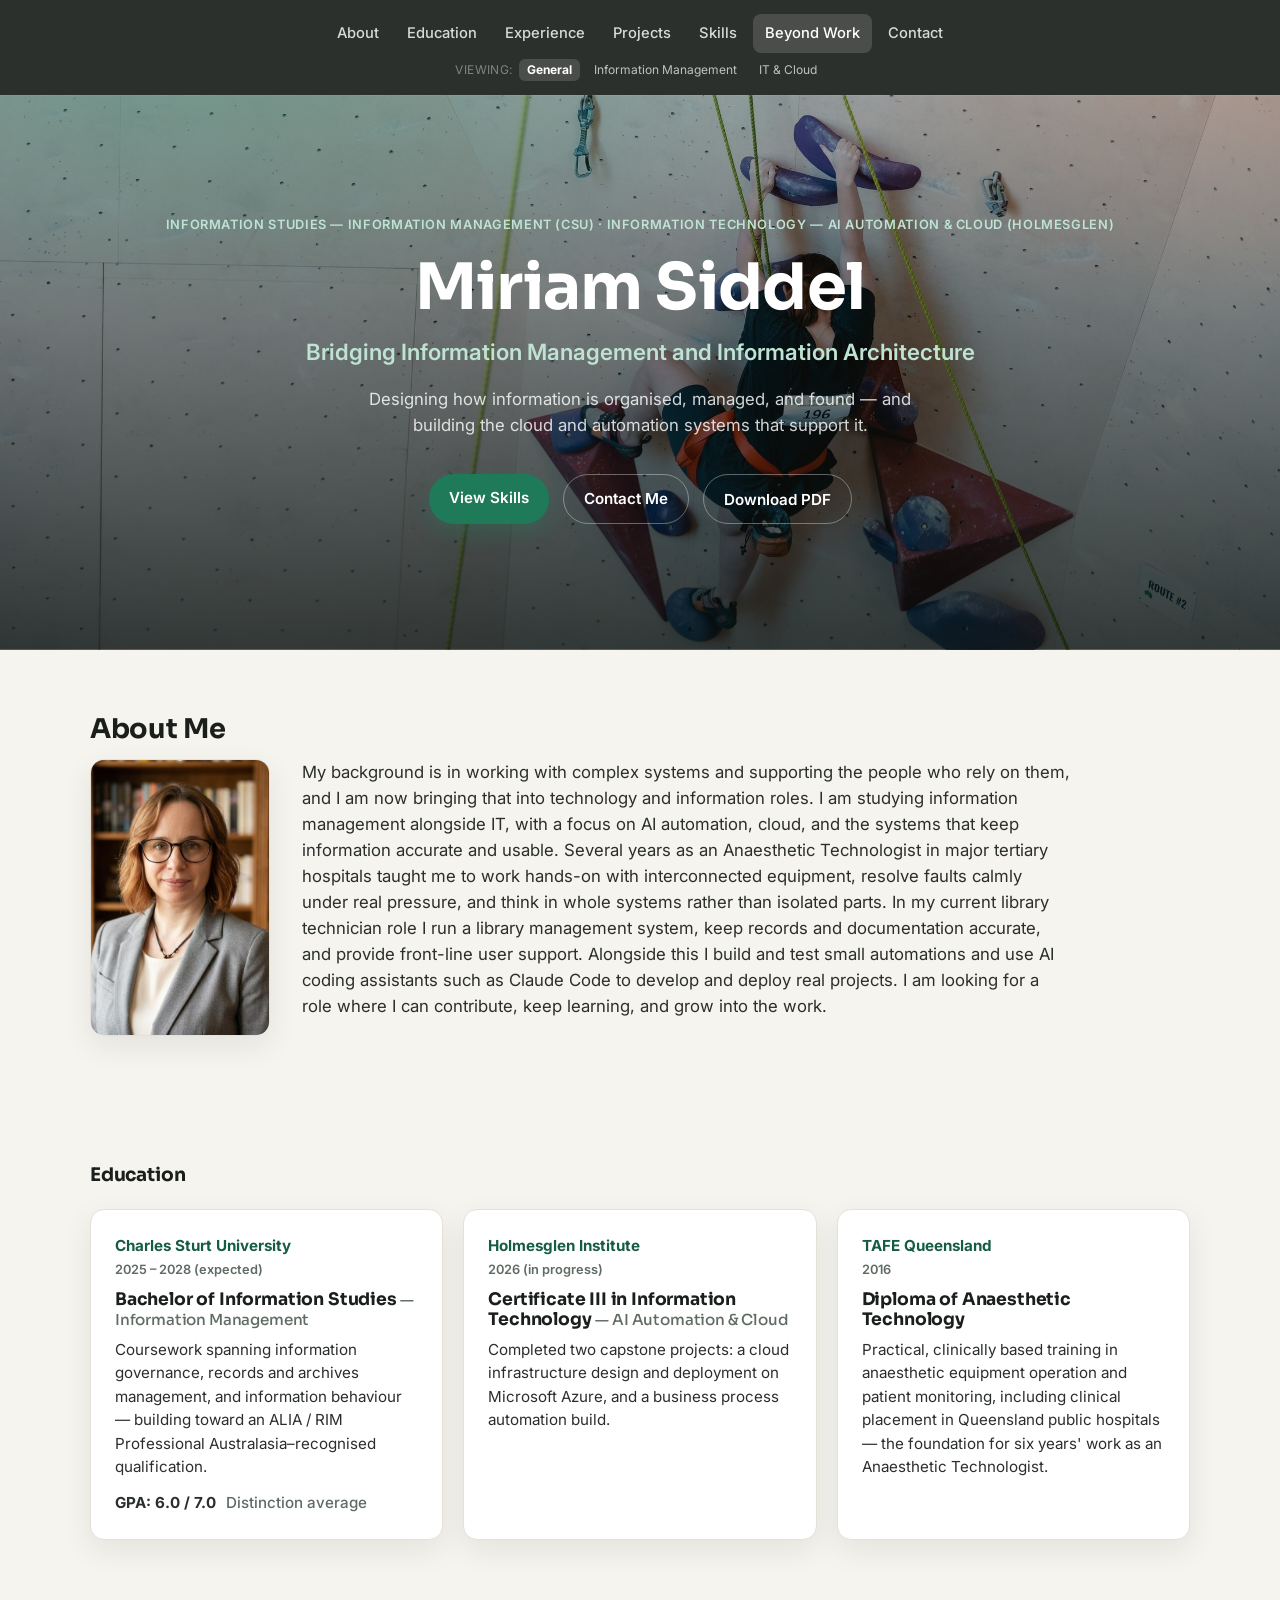
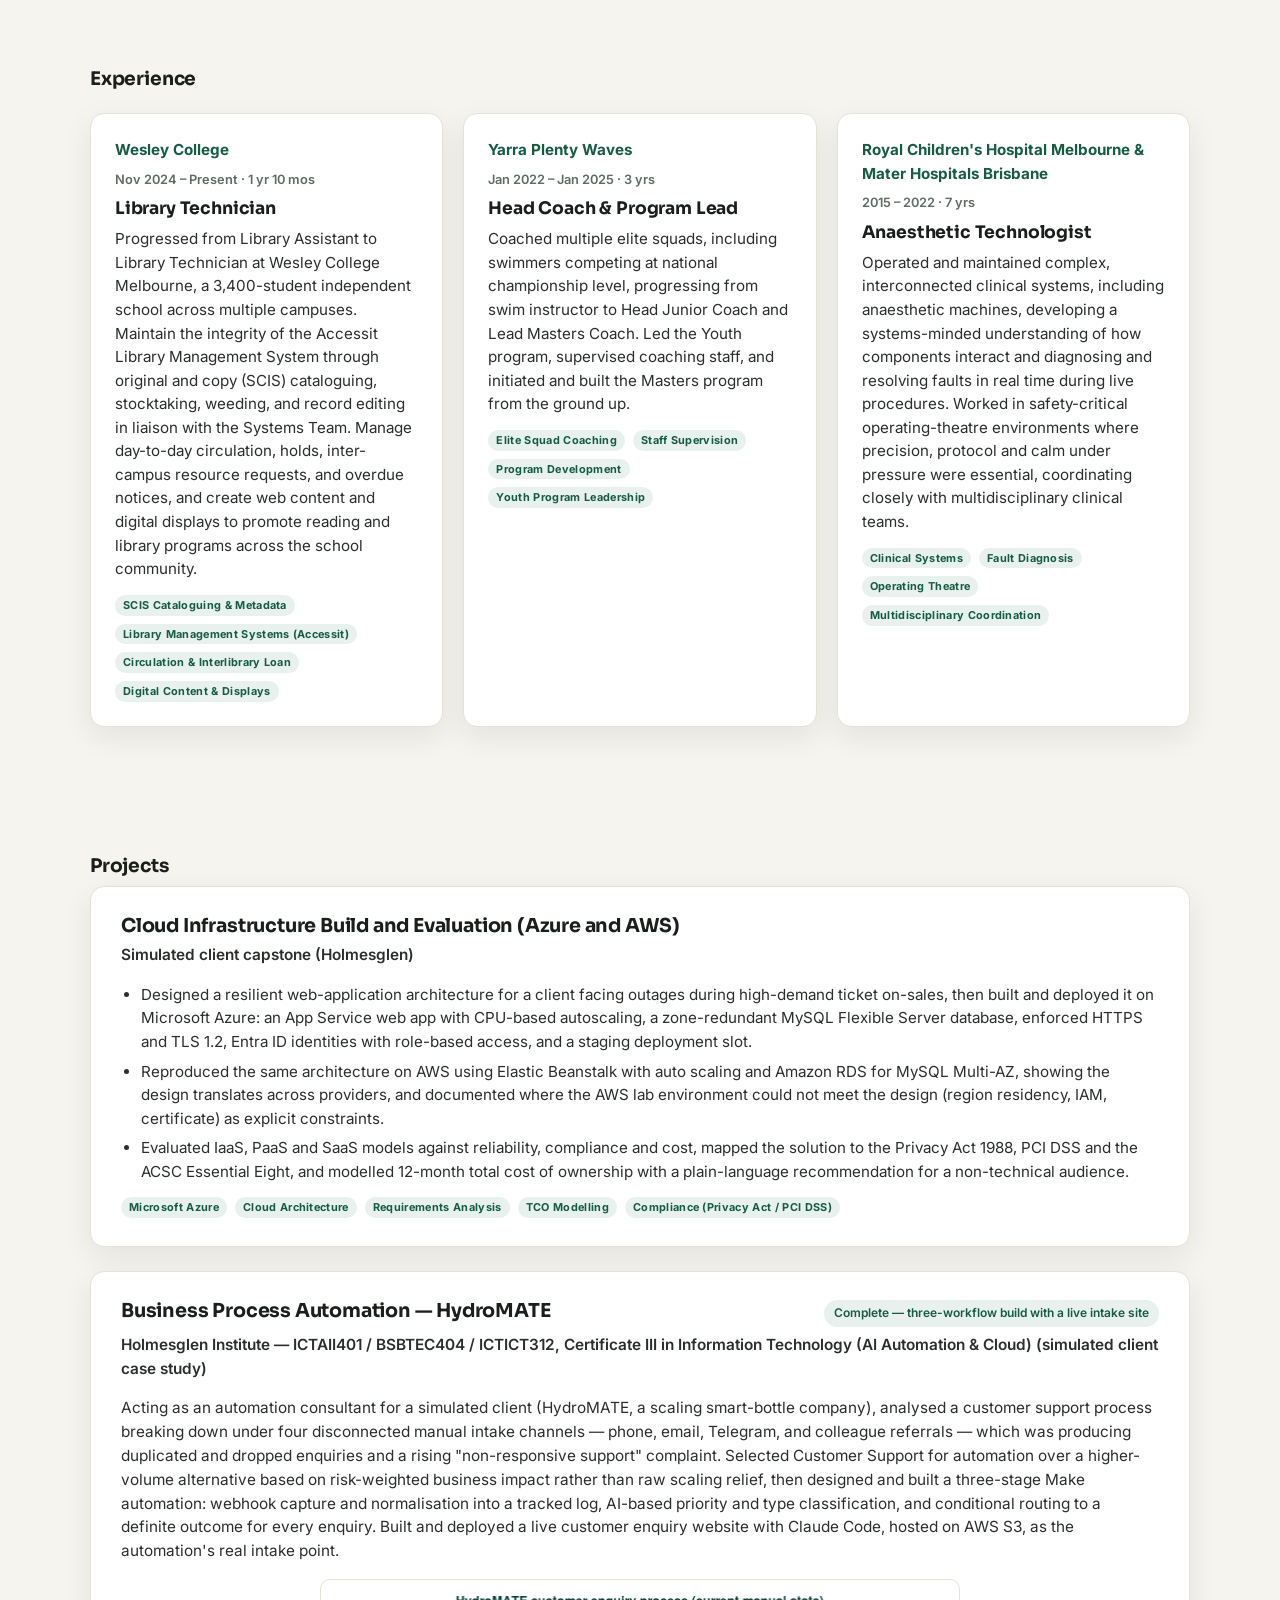
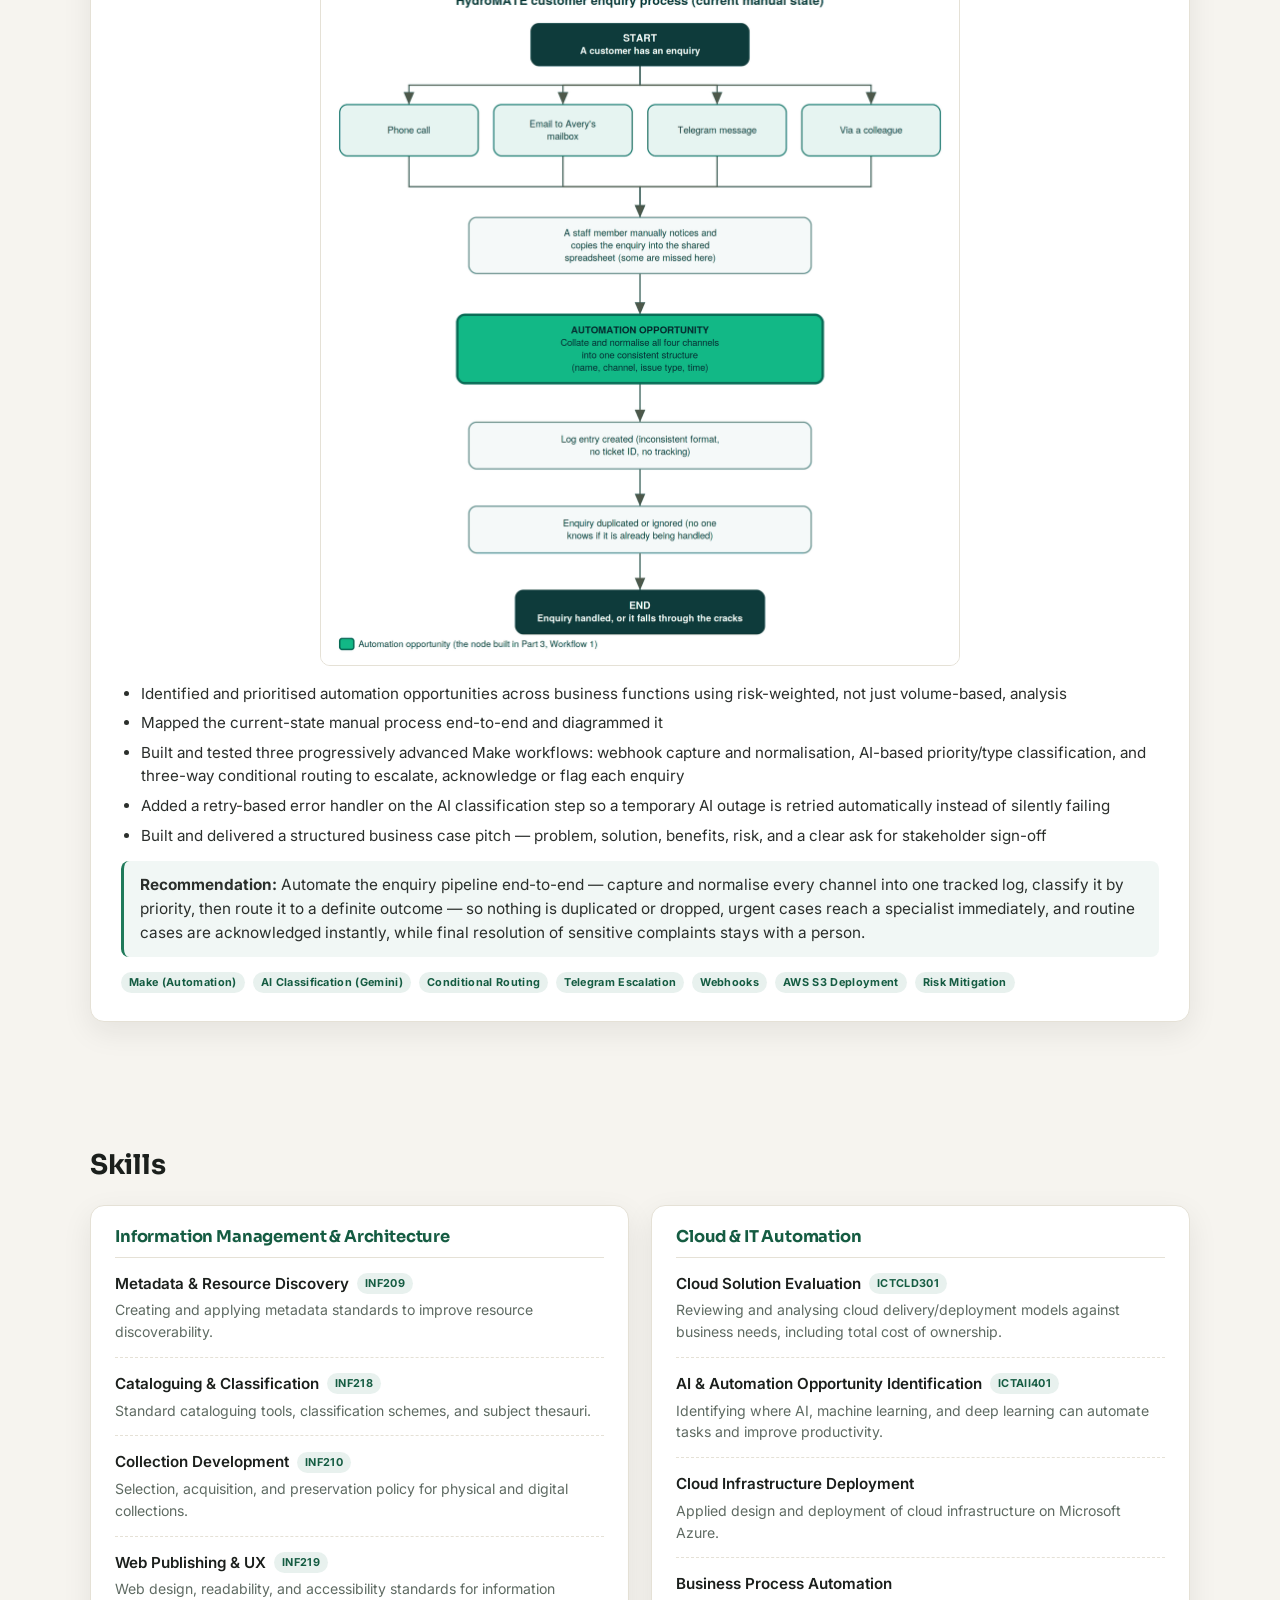
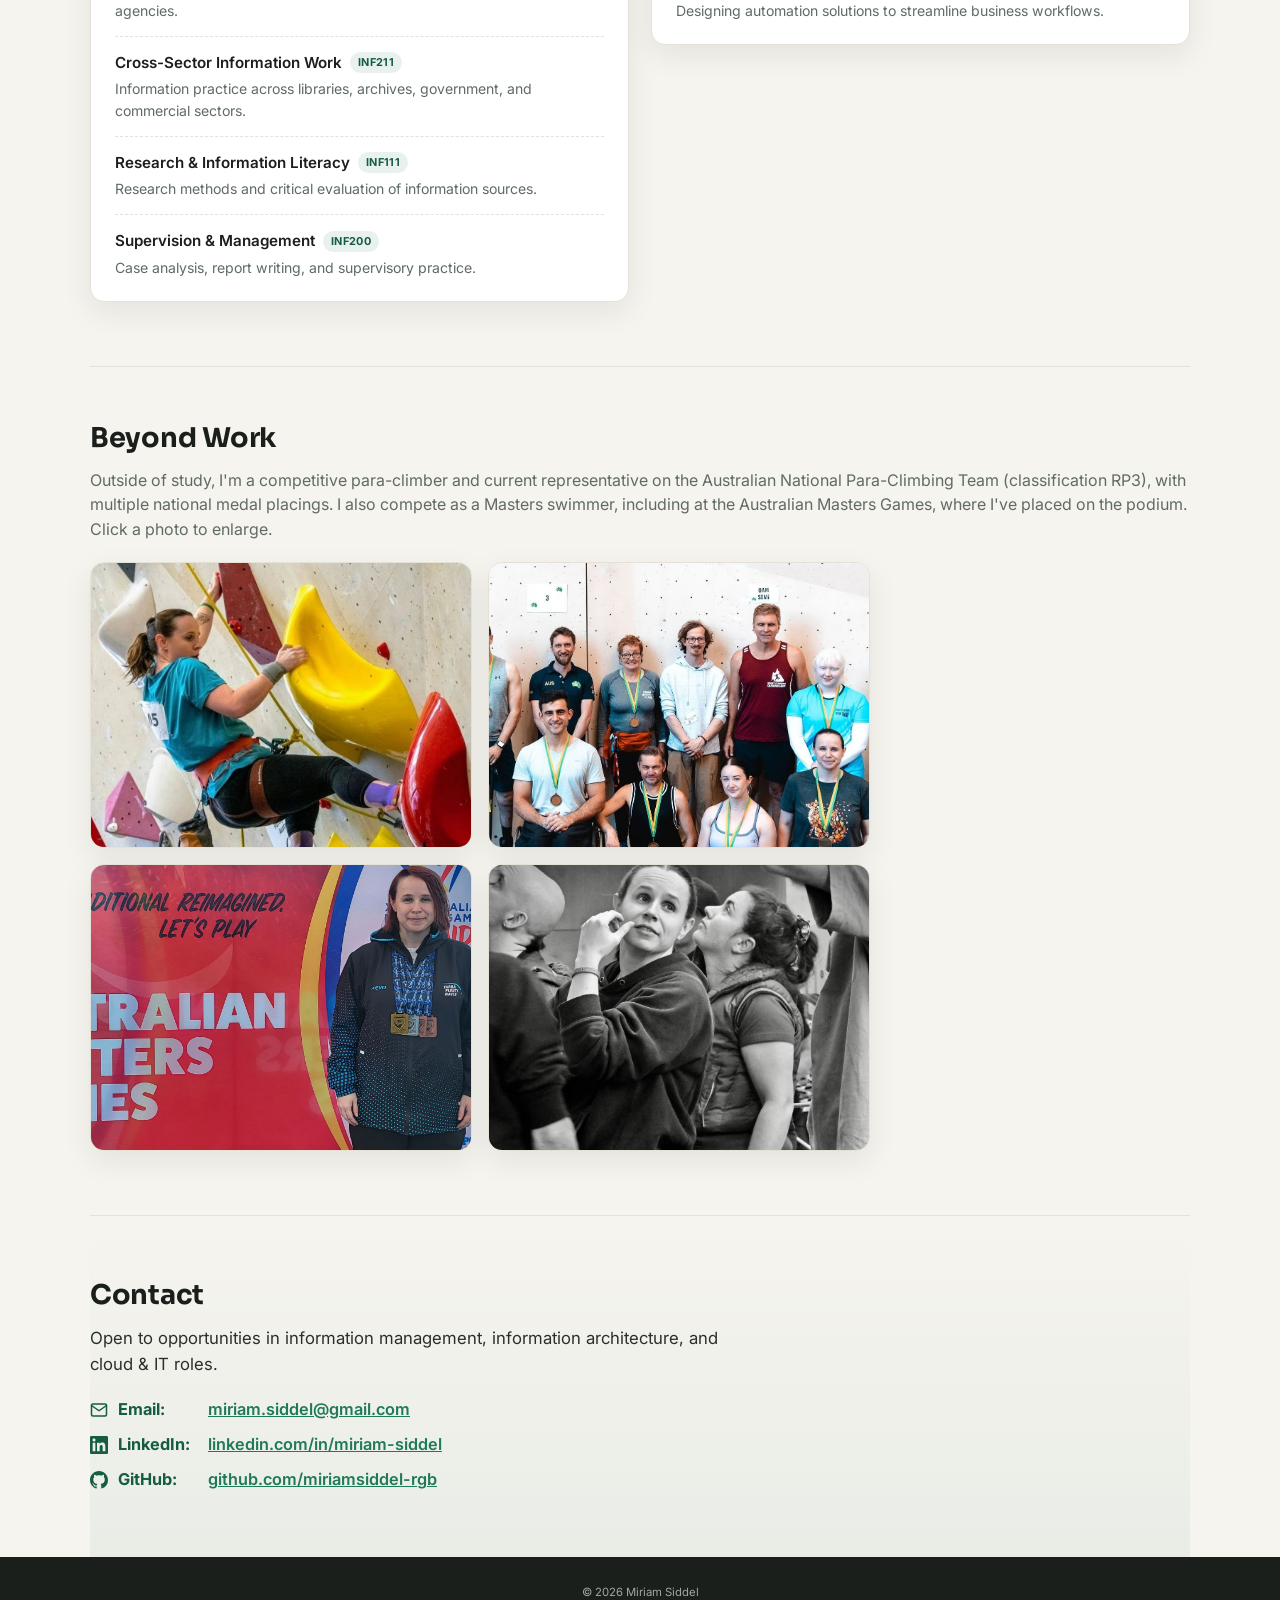
==== commit 5f21d1ae: "Update HydroMATE project content to reflect finished build Reflects the completed capstone: three Ma" ====
--- a/index.html
+++ b/index.html
@@ -163,24 +163,26 @@
       <div class="project-card">
         <div class="project-header">
           <h4>Business Process Automation — HydroMATE</h4>
-          <span class="project-status">Process analysis & business case complete · automation build in progress</span>
+          <span class="project-status">Complete — three-workflow build with a live intake site</span>
         </div>
         <p class="project-context">Holmesglen Institute — ICTAII401 / BSBTEC404 / ICTICT312, Certificate III in Information Technology (AI Automation & Cloud) (simulated client case study)</p>
-        <p>Acting as an automation consultant for a simulated client (HydroMATE, a scaling smart-bottle company), analysed a customer support process breaking down under four disconnected manual intake channels — phone, email, Telegram, and colleague referrals — which was producing duplicated and dropped enquiries and a rising "non-responsive support" complaint. Selected Customer Support for automation over a higher-volume alternative based on risk-weighted business impact rather than raw scaling relief, mapped the current-state process, and designed an automated intake-and-normalisation workflow feeding a single tracked, de-duplicated log.</p>
+        <p>Acting as an automation consultant for a simulated client (HydroMATE, a scaling smart-bottle company), analysed a customer support process breaking down under four disconnected manual intake channels — phone, email, Telegram, and colleague referrals — which was producing duplicated and dropped enquiries and a rising "non-responsive support" complaint. Selected Customer Support for automation over a higher-volume alternative based on risk-weighted business impact rather than raw scaling relief, then designed and built a three-stage Make automation: webhook capture and normalisation into a tracked log, AI-based priority and type classification, and conditional routing to a definite outcome for every enquiry. Built and deployed a live customer enquiry website with Claude Code, hosted on AWS S3, as the automation's real intake point.</p>
         <img src="assets/images/hydromate-diagram.png" alt="HydroMATE customer enquiry process diagram, showing four manual intake channels converging into an automation opportunity for collating and normalising enquiries into one tracked log" class="project-diagram">
         <ul class="project-points">
           <li>Identified and prioritised automation opportunities across business functions using risk-weighted, not just volume-based, analysis</li>
           <li>Mapped the current-state manual process end-to-end and diagrammed it</li>
-          <li>Designed an automated multi-channel intake and normalisation workflow using Make, triggered via webhook</li>
-          <li>Identified failure risks in the automated workflow (silent data loss, mis-mapped fields) and designed mitigations (field validation, error notifications)</li>
+          <li>Built and tested three progressively advanced Make workflows: webhook capture and normalisation, AI-based priority/type classification, and three-way conditional routing to escalate, acknowledge or flag each enquiry</li>
+          <li>Added a retry-based error handler on the AI classification step so a temporary AI outage is retried automatically instead of silently failing</li>
           <li>Built and delivered a structured business case pitch — problem, solution, benefits, risk, and a clear ask for stakeholder sign-off</li>
         </ul>
-        <p class="project-outcome"><strong>Recommendation:</strong> Automate the multi-channel enquiry intake and normalisation step — the single point where four disconnected channels currently create duplicated and dropped enquiries — using a Make webhook-triggered workflow feeding one consistently structured, tracked log, while keeping final resolution of sensitive complaints with a human.</p>
+        <p class="project-outcome"><strong>Recommendation:</strong> Automate the enquiry pipeline end-to-end — capture and normalise every channel into one tracked log, classify it by priority, then route it to a definite outcome — so nothing is duplicated or dropped, urgent cases reach a specialist immediately, and routine cases are acknowledged instantly, while final resolution of sensitive complaints stays with a person.</p>
         <div class="exp-tags">
           <span class="unit-tag">Make (Automation)</span>
-          <span class="unit-tag">Process Mapping</span>
+          <span class="unit-tag">AI Classification (Gemini)</span>
+          <span class="unit-tag">Conditional Routing</span>
+          <span class="unit-tag">Telegram Escalation</span>
           <span class="unit-tag">Webhooks</span>
-          <span class="unit-tag">Business Case Development</span>
+          <span class="unit-tag">AWS S3 Deployment</span>
           <span class="unit-tag">Risk Mitigation</span>
         </div>
       </div>
